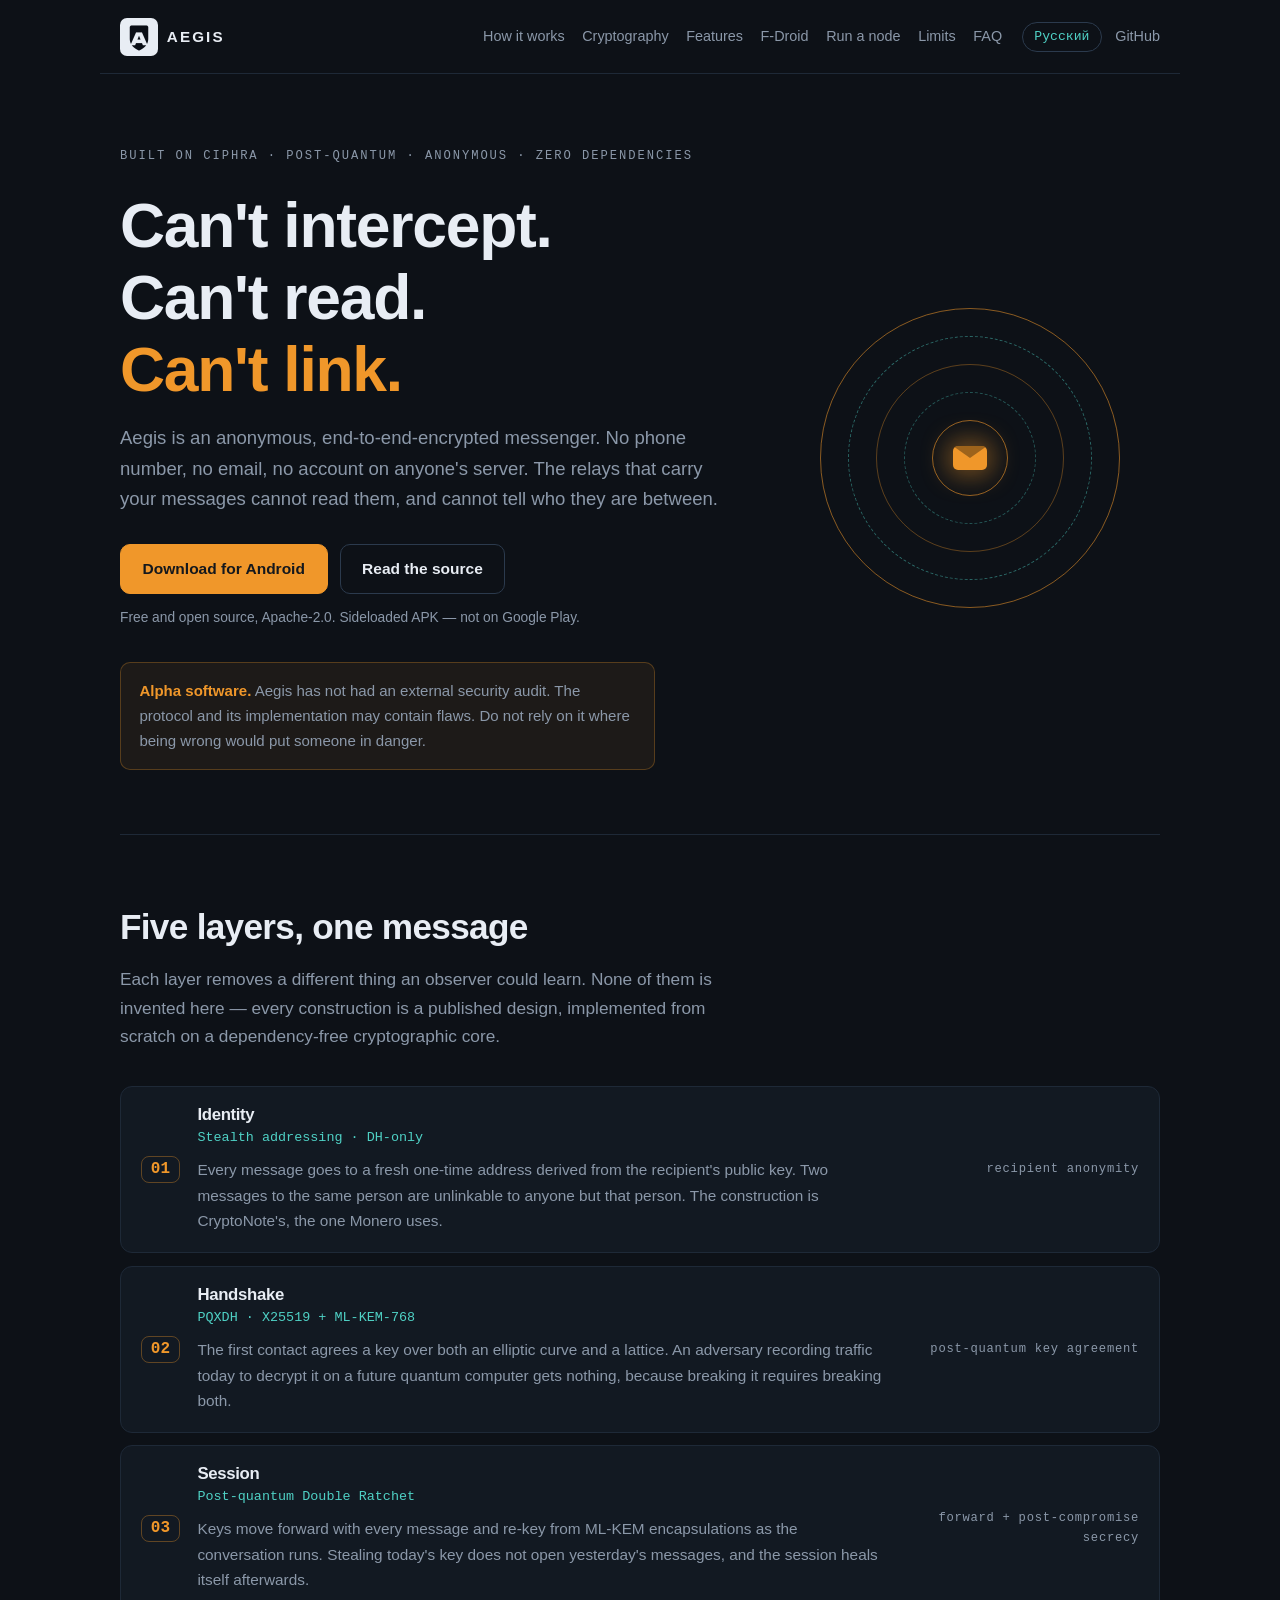
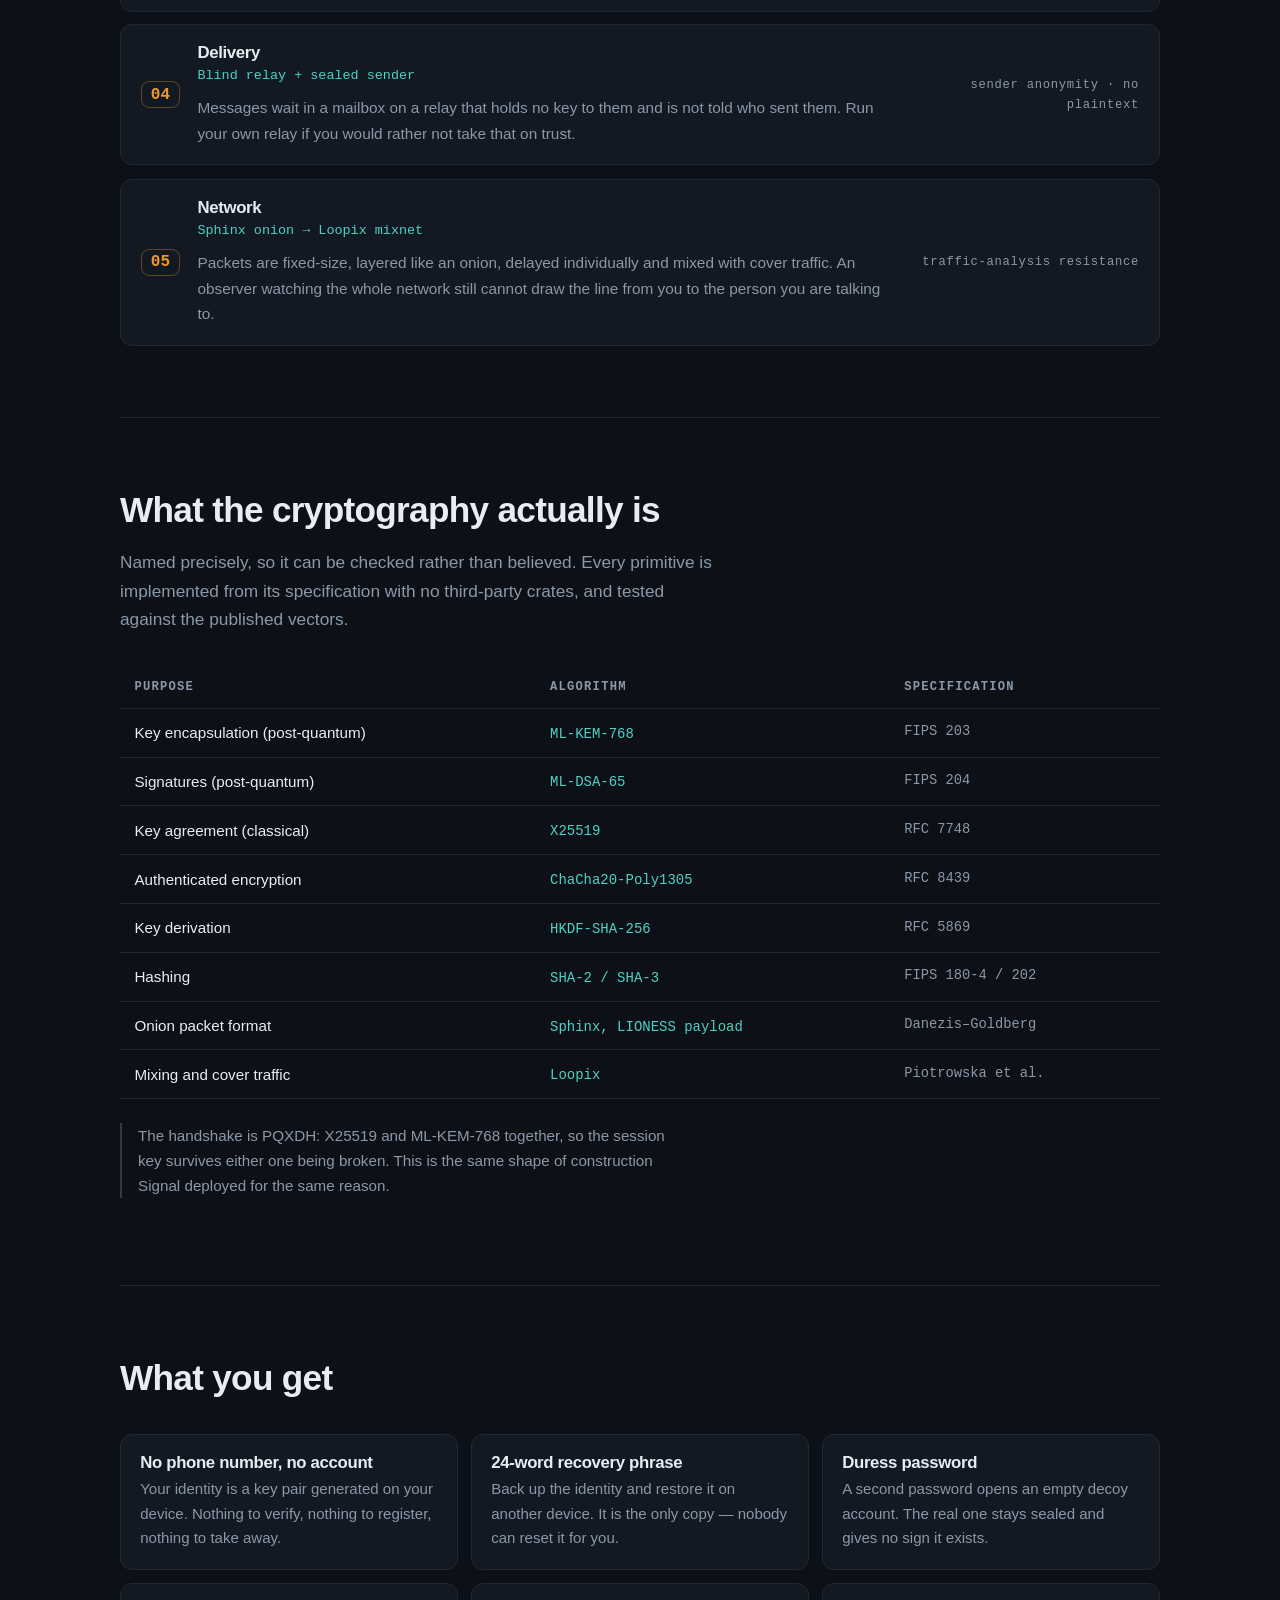
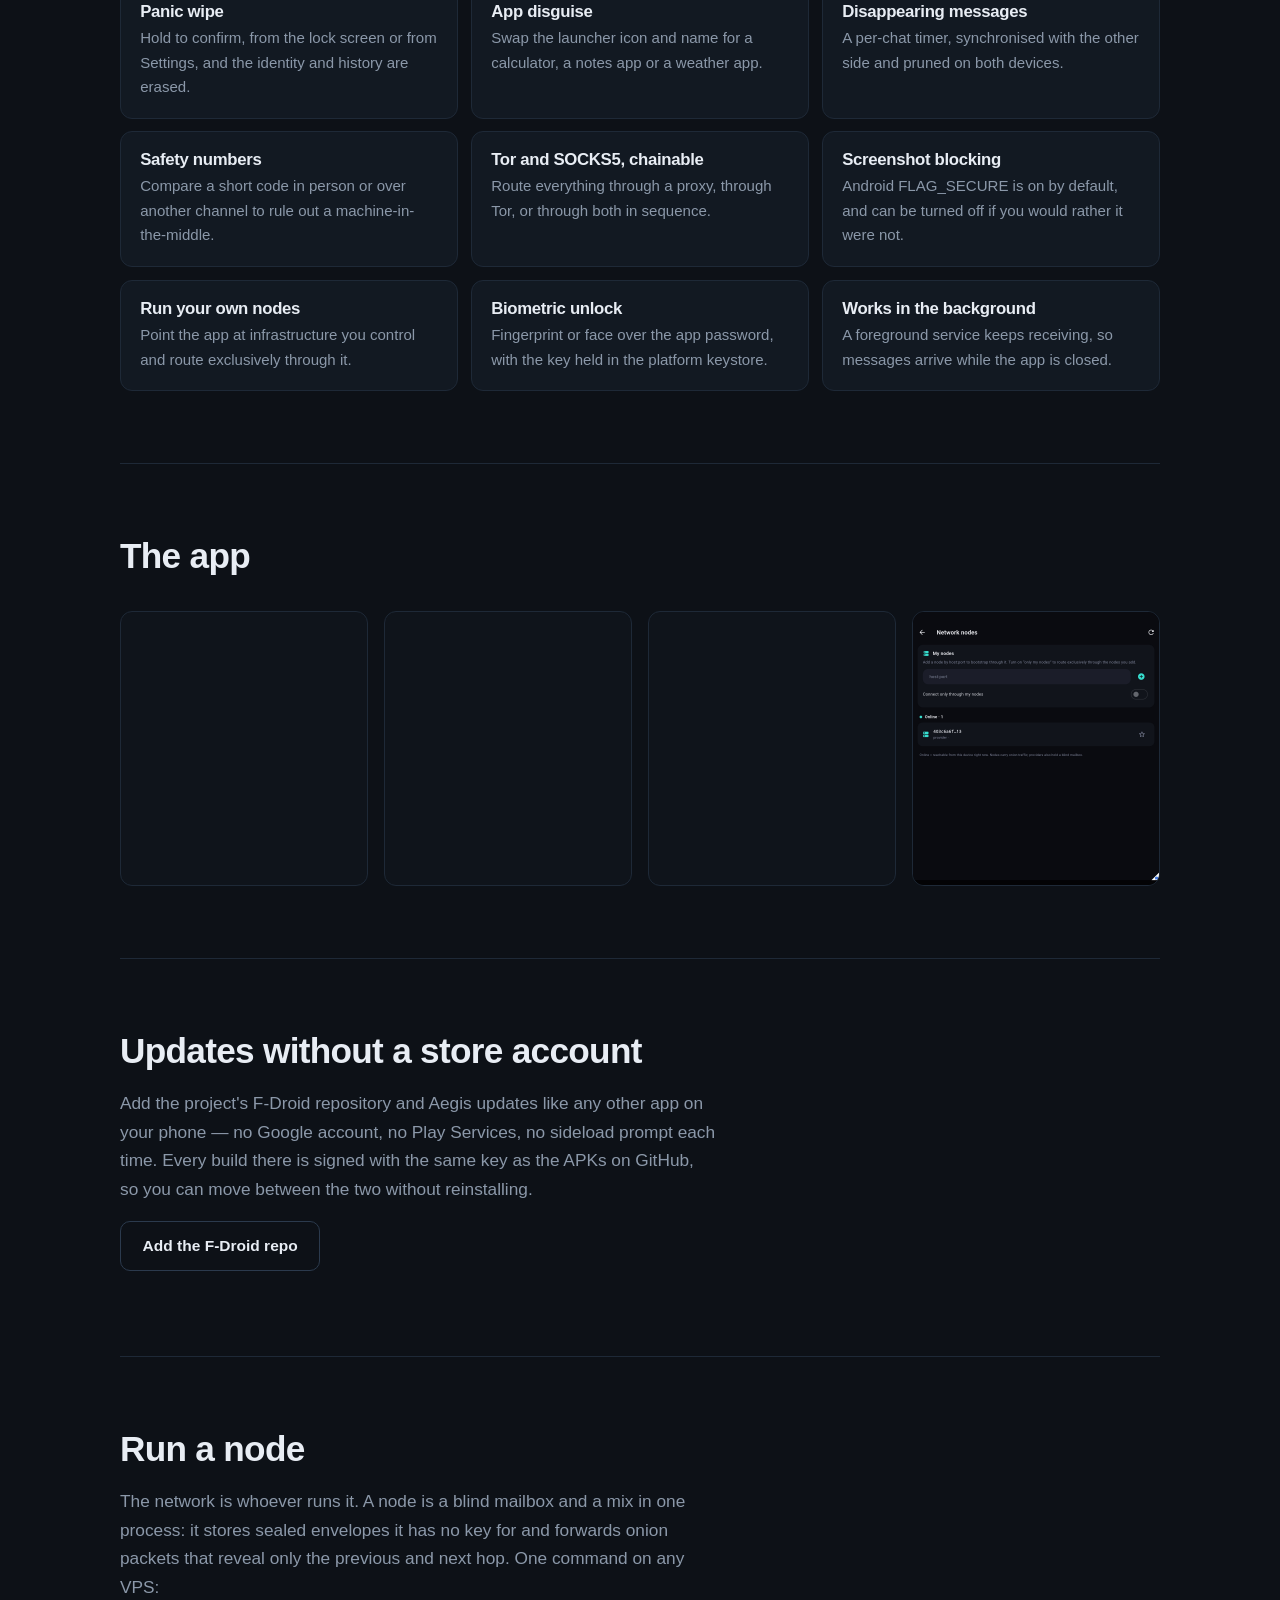
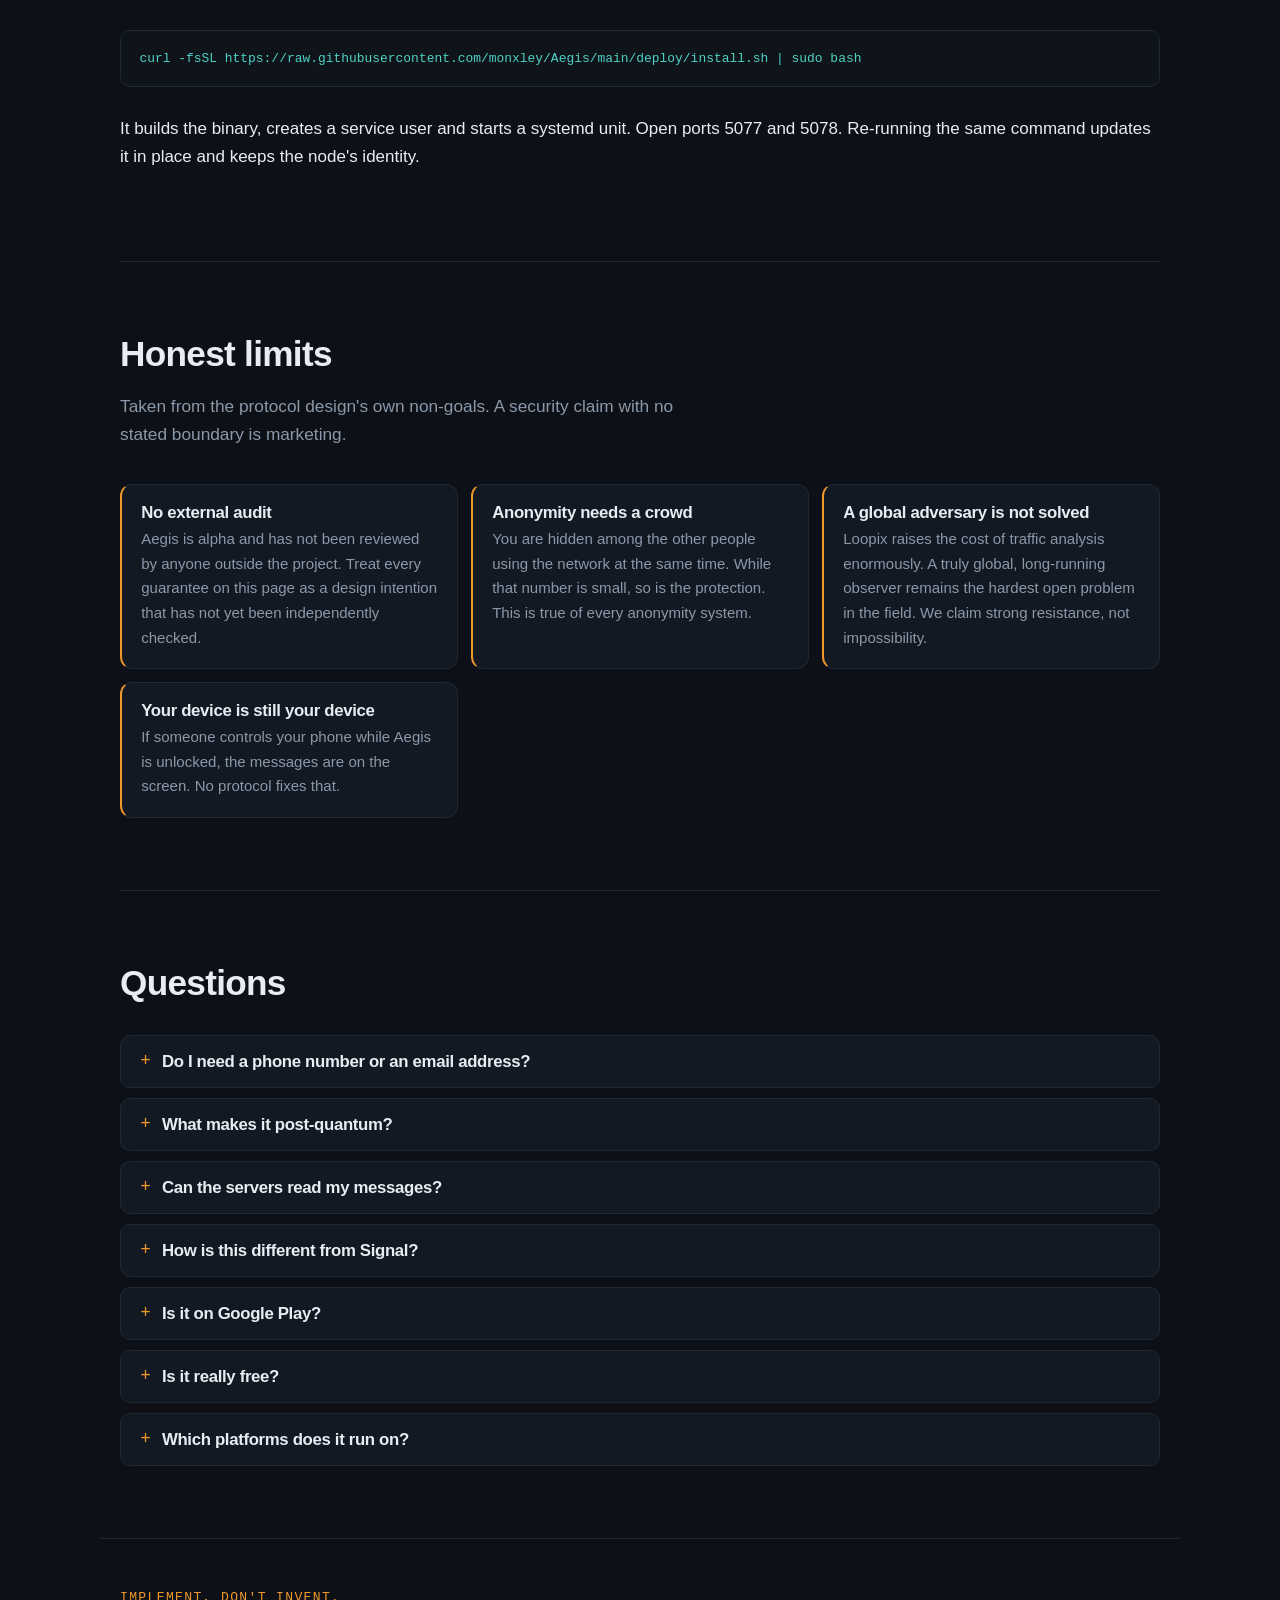
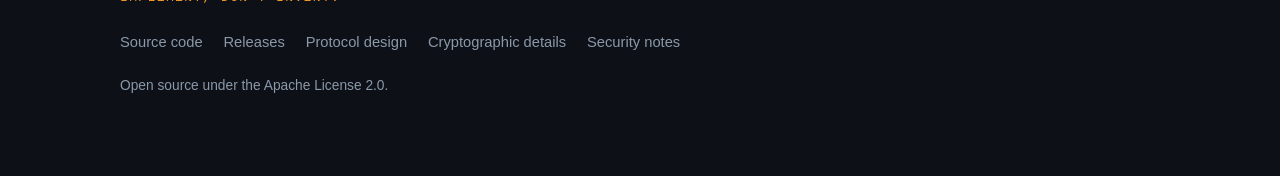
==== docs/index.html @ 40d22826 "Serve the site instead of the README, and restore what #98 reverted The page at monxley.github.io is" ====
<!DOCTYPE html>
<html lang="en">
<head>
<meta charset="utf-8">
<meta name="viewport" content="width=device-width, initial-scale=1">
<title>Aegis — anonymous post-quantum encrypted messenger</title>
<meta name="description" content="Open-source messenger with no phone number and no account. Post-quantum end-to-end encryption and a Sphinx/Loopix mixnet hide what you say and who you say it to.">
<meta name="keywords" content="anonymous messenger, post-quantum messenger, encrypted messenger without phone number, metadata resistant messaging, mixnet, open source messenger, Sphinx onion routing, ML-KEM, Double Ratchet">
<meta name="robots" content="index, follow, max-image-preview:large">
<meta name="theme-color" content="#0a0d12">
<link rel="canonical" href="https://monxley.github.io/Aegis/">
<link rel="alternate" hreflang="en" href="https://monxley.github.io/Aegis/">
<link rel="alternate" hreflang="ru" href="https://monxley.github.io/Aegis/ru/">
<link rel="alternate" hreflang="x-default" href="https://monxley.github.io/Aegis/">
<link rel="icon" href="assets/icon.png" type="image/png">
<link rel="apple-touch-icon" href="assets/icon.png">
<link rel="stylesheet" href="assets/site.css">
<meta property="og:type" content="website">
<meta property="og:site_name" content="Aegis">
<meta property="og:title" content="Aegis — anonymous post-quantum encrypted messenger">
<meta property="og:description" content="Open-source messenger with no phone number and no account. Post-quantum end-to-end encryption and a Sphinx/Loopix mixnet hide what you say and who you say it to.">
<meta property="og:url" content="https://monxley.github.io/Aegis/">
<meta property="og:image" content="https://monxley.github.io/Aegis/brand/lockup.png">
<meta property="og:image:width" content="1402">
<meta property="og:image:height" content="400">
<meta property="og:image:alt" content="Aegis — post-quantum private messenger">
<meta property="og:locale" content="en_US">
<meta property="og:locale:alternate" content="ru_RU">
<meta name="twitter:card" content="summary_large_image">
<meta name="twitter:title" content="Aegis — anonymous post-quantum encrypted messenger">
<meta name="twitter:description" content="Open-source messenger with no phone number and no account. Post-quantum end-to-end encryption and a Sphinx/Loopix mixnet hide what you say and who you say it to.">
<meta name="twitter:image" content="https://monxley.github.io/Aegis/brand/lockup.png">
<script type="application/ld+json">{"@context":"https://schema.org","@graph":[{"@type":"SoftwareApplication","name":"Aegis","applicationCategory":"CommunicationApplication","operatingSystem":"Android","url":"https://monxley.github.io/Aegis/","inLanguage":"en","description":"Open-source messenger with no phone number and no account. Post-quantum end-to-end encryption and a Sphinx/Loopix mixnet hide what you say and who you say it to.","license":"https://www.apache.org/licenses/LICENSE-2.0","isAccessibleForFree":true,"offers":{"@type":"Offer","price":"0","priceCurrency":"USD"},"downloadUrl":"https://github.com/monxley/Aegis/releases","softwareHelp":"https://github.com/monxley/Aegis/blob/main/AEGIS_PROTOCOL.md","codeRepository":"https://github.com/monxley/Aegis"},{"@type":"FAQPage","inLanguage":"en","mainEntity":[{"@type":"Question","name":"Do I need a phone number or an email address?","acceptedAnswer":{"@type":"Answer","text":"No. Your identity is a key pair generated on your device the first time you open the app. There is no registration step and no account on anyone's server."}},{"@type":"Question","name":"What makes it post-quantum?","acceptedAnswer":{"@type":"Answer","text":"The handshake agrees a key using both X25519 and ML-KEM-768 (FIPS 203), and the session re-keys from further ML-KEM encapsulations as it runs. An adversary storing traffic now to decrypt later with a quantum computer would have to break the lattice scheme as well as the curve."}},{"@type":"Question","name":"Can the servers read my messages?","acceptedAnswer":{"@type":"Answer","text":"No. A relay stores sealed envelopes it holds no key for, and is not told who sent them. It also cannot tell which envelopes belong to the same recipient, because every message goes to a fresh one-time address."}},{"@type":"Question","name":"How is this different from Signal?","acceptedAnswer":{"@type":"Answer","text":"Signal encrypts message content extremely well but requires a phone number and runs on its own servers. Aegis has no phone number and no central identity, and routes traffic through a Sphinx/Loopix mixnet so that who-talks-to-whom is protected too, not only what was said."}},{"@type":"Question","name":"Is it on Google Play?","acceptedAnswer":{"@type":"Answer","text":"No. The APK is published on GitHub Releases with its SHA-256, and you install it yourself. Every release is signed with the same key — if the certificate fingerprint changes, the APK did not come from this project."}},{"@type":"Question","name":"Is it really free?","acceptedAnswer":{"@type":"Answer","text":"Yes. Apache-2.0, no accounts, no payments, no telemetry, no advertising. You can read every line and build it yourself."}},{"@type":"Question","name":"Which platforms does it run on?","acceptedAnswer":{"@type":"Answer","text":"Android today. The core is Rust and the interface is Flutter, so other platforms are possible; only Android is built and tested right now."}}]}]}</script>
</head>
<body>
<a class="skip" href="#main">Skip to content</a>

<header class="site">
  <a class="brand" href="https://monxley.github.io/Aegis/">
    <img src="assets/icon.png" alt="" width="32" height="32">
    <span>Aegis</span>
  </a>
  <nav aria-label="Five layers, one message"><a href="#how">How it works</a><a href="#crypto">Cryptography</a><a href="#features">Features</a><a href="#fdroid">F-Droid</a><a href="#node">Run a node</a><a href="#limits">Limits</a><a href="#faq">FAQ</a></nav>
  <div class="head-actions">
    <a class="lang" href="https://monxley.github.io/Aegis/ru/" hreflang="ru" lang="ru"
       title="Read this page in Russian">Русский</a>
    <a class="ghost" href="https://github.com/monxley/Aegis" rel="noopener">GitHub</a>
  </div>
</header>

<main id="main">

<section class="hero">
 <div class="hero-text">
  <p class="kicker">Built on Ciphra · Post-quantum · Anonymous · Zero dependencies</p>
  <h1>Can&#x27;t intercept.<br>Can&#x27;t read.<br>
    <span class="accent">Can&#x27;t link.</span></h1>
  <p class="lead">Aegis is an anonymous, end-to-end-encrypted messenger. No phone number, no email, no account on anyone&#x27;s server. The relays that carry your messages cannot read them, and cannot tell who they are between.</p>
  <p class="cta">
    <a class="btn primary" href="https://github.com/monxley/Aegis/releases/latest" rel="noopener">Download for Android</a>
    <a class="btn" href="https://github.com/monxley/Aegis" rel="noopener">Read the source</a>
  </p>
  <p class="fine">Free and open source, Apache-2.0. Sideloaded APK — not on Google Play.</p>
  <aside class="alpha">
    <strong>Alpha software.</strong> Aegis has not had an external security audit. The protocol and its implementation may contain flaws. Do not rely on it where being wrong would put someone in danger.
  </aside>
 </div>
 <div class="scene" aria-hidden="true">
  <div class="onion">
    <span class="ring r1"></span><span class="ring r2"></span>
    <span class="ring r3"></span><span class="ring r4"></span>
    <span class="ring r5"></span><span class="core"></span>
  </div>
 </div>
</section>

<section id="how">
  <h2>Five layers, one message</h2>
  <p class="lead">Each layer removes a different thing an observer could learn. None of them is invented here — every construction is a published design, implemented from scratch on a dependency-free cryptographic core.</p>
  <ol class="layers"><li class="layer"><span class="layer-n" aria-hidden="true">01</span><div class="layer-body"><h3>Identity</h3><p class="layer-tech">Stealth addressing · DH-only</p><p>Every message goes to a fresh one-time address derived from the recipient&#x27;s public key. Two messages to the same person are unlinkable to anyone but that person. The construction is CryptoNote&#x27;s, the one Monero uses.</p></div><span class="layer-tag">recipient anonymity</span></li><li class="layer"><span class="layer-n" aria-hidden="true">02</span><div class="layer-body"><h3>Handshake</h3><p class="layer-tech">PQXDH · X25519 + ML-KEM-768</p><p>The first contact agrees a key over both an elliptic curve and a lattice. An adversary recording traffic today to decrypt it on a future quantum computer gets nothing, because breaking it requires breaking both.</p></div><span class="layer-tag">post-quantum key agreement</span></li><li class="layer"><span class="layer-n" aria-hidden="true">03</span><div class="layer-body"><h3>Session</h3><p class="layer-tech">Post-quantum Double Ratchet</p><p>Keys move forward with every message and re-key from ML-KEM encapsulations as the conversation runs. Stealing today&#x27;s key does not open yesterday&#x27;s messages, and the session heals itself afterwards.</p></div><span class="layer-tag">forward + post-compromise secrecy</span></li><li class="layer"><span class="layer-n" aria-hidden="true">04</span><div class="layer-body"><h3>Delivery</h3><p class="layer-tech">Blind relay + sealed sender</p><p>Messages wait in a mailbox on a relay that holds no key to them and is not told who sent them. Run your own relay if you would rather not take that on trust.</p></div><span class="layer-tag">sender anonymity · no plaintext</span></li><li class="layer"><span class="layer-n" aria-hidden="true">05</span><div class="layer-body"><h3>Network</h3><p class="layer-tech">Sphinx onion → Loopix mixnet</p><p>Packets are fixed-size, layered like an onion, delayed individually and mixed with cover traffic. An observer watching the whole network still cannot draw the line from you to the person you are talking to.</p></div><span class="layer-tag">traffic-analysis resistance</span></li></ol>
</section>

<section id="crypto">
  <h2>What the cryptography actually is</h2>
  <p class="lead">Named precisely, so it can be checked rather than believed. Every primitive is implemented from its specification with no third-party crates, and tested against the published vectors.</p>
  <div class="table-wrap">
  <table>
    <thead><tr><th scope="col">Purpose</th>
      <th scope="col">Algorithm</th>
      <th scope="col">Specification</th></tr></thead>
    <tbody><tr><th scope="row">Key encapsulation (post-quantum)</th><td><code>ML-KEM-768</code></td><td>FIPS 203</td></tr><tr><th scope="row">Signatures (post-quantum)</th><td><code>ML-DSA-65</code></td><td>FIPS 204</td></tr><tr><th scope="row">Key agreement (classical)</th><td><code>X25519</code></td><td>RFC 7748</td></tr><tr><th scope="row">Authenticated encryption</th><td><code>ChaCha20-Poly1305</code></td><td>RFC 8439</td></tr><tr><th scope="row">Key derivation</th><td><code>HKDF-SHA-256</code></td><td>RFC 5869</td></tr><tr><th scope="row">Hashing</th><td><code>SHA-2 / SHA-3</code></td><td>FIPS 180-4 / 202</td></tr><tr><th scope="row">Onion packet format</th><td><code>Sphinx, LIONESS payload</code></td><td>Danezis–Goldberg</td></tr><tr><th scope="row">Mixing and cover traffic</th><td><code>Loopix</code></td><td>Piotrowska et al.</td></tr></tbody>
  </table>
  </div>
  <p class="note">The handshake is PQXDH: X25519 and ML-KEM-768 together, so the session key survives either one being broken. This is the same shape of construction Signal deployed for the same reason.</p>
</section>

<section id="features">
  <h2>What you get</h2>
  <ul class="grid"><li><h3>No phone number, no account</h3><p>Your identity is a key pair generated on your device. Nothing to verify, nothing to register, nothing to take away.</p></li><li><h3>24-word recovery phrase</h3><p>Back up the identity and restore it on another device. It is the only copy — nobody can reset it for you.</p></li><li><h3>Duress password</h3><p>A second password opens an empty decoy account. The real one stays sealed and gives no sign it exists.</p></li><li><h3>Panic wipe</h3><p>Hold to confirm, from the lock screen or from Settings, and the identity and history are erased.</p></li><li><h3>App disguise</h3><p>Swap the launcher icon and name for a calculator, a notes app or a weather app.</p></li><li><h3>Disappearing messages</h3><p>A per-chat timer, synchronised with the other side and pruned on both devices.</p></li><li><h3>Safety numbers</h3><p>Compare a short code in person or over another channel to rule out a machine-in-the-middle.</p></li><li><h3>Tor and SOCKS5, chainable</h3><p>Route everything through a proxy, through Tor, or through both in sequence.</p></li><li><h3>Screenshot blocking</h3><p>Android FLAG_SECURE is on by default, and can be turned off if you would rather it were not.</p></li><li><h3>Run your own nodes</h3><p>Point the app at infrastructure you control and route exclusively through it.</p></li><li><h3>Biometric unlock</h3><p>Fingerprint or face over the app password, with the key held in the platform keystore.</p></li><li><h3>Works in the background</h3><p>A foreground service keeps receiving, so messages arrive while the app is closed.</p></li></ul>
</section>

<section id="shots">
  <h2>The app</h2>
  <div class="shots"><figure><img src="screenshots/chats.jpg" alt="The Aegis conversation list on Android" width="1968" height="2184" loading="lazy" decoding="async"></figure><figure><img src="screenshots/settings-security.jpg" alt="Aegis security settings: app lock, duress password, panic wipe" width="1968" height="2184" loading="lazy" decoding="async"></figure><figure><img src="screenshots/settings-privacy.jpg" alt="Aegis privacy settings: Tor and SOCKS5 proxy chain, screenshot blocking" width="1968" height="2184" loading="lazy" decoding="async"></figure><figure><img src="screenshots/nodes.jpg" alt="The Aegis network view, listing discovered mix nodes" width="1968" height="2184" loading="lazy" decoding="async"></figure></div>
</section>

<section id="fdroid">
  <h2>Updates without a store account</h2>
  <p class="lead">Add the project&#x27;s F-Droid repository and Aegis updates like any other app on your phone — no Google account, no Play Services, no sideload prompt each time. Every build there is signed with the same key as the APKs on GitHub, so you can move between the two without reinstalling.</p>
  <p class="cta"><a class="btn" href="fdroid/">Add the F-Droid repo</a></p>
</section>

<section id="node">
  <h2>Run a node</h2>
  <p class="lead">The network is whoever runs it. A node is a blind mailbox and a mix in one process: it stores sealed envelopes it has no key for and forwards onion packets that reveal only the previous and next hop. One command on any VPS:</p>
  <pre><code>curl -fsSL https://raw.githubusercontent.com/monxley/Aegis/main/deploy/install.sh | sudo bash</code></pre>
  <p>It builds the binary, creates a service user and starts a systemd unit. Open ports 5077 and 5078. Re-running the same command updates it in place and keeps the node&#x27;s identity.</p>
</section>

<section id="limits">
  <h2>Honest limits</h2>
  <p class="lead">Taken from the protocol design&#x27;s own non-goals. A security claim with no stated boundary is marketing.</p>
  <ul class="grid limits"><li><h3>No external audit</h3><p>Aegis is alpha and has not been reviewed by anyone outside the project. Treat every guarantee on this page as a design intention that has not yet been independently checked.</p></li><li><h3>Anonymity needs a crowd</h3><p>You are hidden among the other people using the network at the same time. While that number is small, so is the protection. This is true of every anonymity system.</p></li><li><h3>A global adversary is not solved</h3><p>Loopix raises the cost of traffic analysis enormously. A truly global, long-running observer remains the hardest open problem in the field. We claim strong resistance, not impossibility.</p></li><li><h3>Your device is still your device</h3><p>If someone controls your phone while Aegis is unlocked, the messages are on the screen. No protocol fixes that.</p></li></ul>
</section>

<section id="faq">
  <h2>Questions</h2>
  <div class="faq"><details><summary><h3>Do I need a phone number or an email address?</h3></summary><p>No. Your identity is a key pair generated on your device the first time you open the app. There is no registration step and no account on anyone&#x27;s server.</p></details><details><summary><h3>What makes it post-quantum?</h3></summary><p>The handshake agrees a key using both X25519 and ML-KEM-768 (FIPS 203), and the session re-keys from further ML-KEM encapsulations as it runs. An adversary storing traffic now to decrypt later with a quantum computer would have to break the lattice scheme as well as the curve.</p></details><details><summary><h3>Can the servers read my messages?</h3></summary><p>No. A relay stores sealed envelopes it holds no key for, and is not told who sent them. It also cannot tell which envelopes belong to the same recipient, because every message goes to a fresh one-time address.</p></details><details><summary><h3>How is this different from Signal?</h3></summary><p>Signal encrypts message content extremely well but requires a phone number and runs on its own servers. Aegis has no phone number and no central identity, and routes traffic through a Sphinx/Loopix mixnet so that who-talks-to-whom is protected too, not only what was said.</p></details><details><summary><h3>Is it on Google Play?</h3></summary><p>No. The APK is published on GitHub Releases with its SHA-256, and you install it yourself. Every release is signed with the same key — if the certificate fingerprint changes, the APK did not come from this project.</p></details><details><summary><h3>Is it really free?</h3></summary><p>Yes. Apache-2.0, no accounts, no payments, no telemetry, no advertising. You can read every line and build it yourself.</p></details><details><summary><h3>Which platforms does it run on?</h3></summary><p>Android today. The core is Rust and the interface is Flutter, so other platforms are possible; only Android is built and tested right now.</p></details></div>
</section>

</main>

<footer class="site">
  <p class="tagline">Implement, don&#x27;t invent.</p>
  <ul class="flinks"><li><a href="https://github.com/monxley/Aegis">Source code</a></li><li><a href="https://github.com/monxley/Aegis/releases">Releases</a></li><li><a href="https://github.com/monxley/Aegis/blob/main/AEGIS_PROTOCOL.md">Protocol design</a></li><li><a href="https://github.com/monxley/Aegis/blob/main/docs/CRYPTO_MATH.md">Cryptographic details</a></li><li><a href="https://github.com/monxley/Aegis/blob/main/SECURITY_AUDIT.md">Security notes</a></li></ul>
  <p class="fine">Open source under the Apache License 2.0.</p>
</footer>
</body>
</html>
---- docs/assets/site.css ----
/* Aegis site.
 *
 * Palette taken from the brand hero (docs/screenshots/hero.jpg): near-black
 * navy, amber accent, steel text, monospace for anything technical.
 *
 * No web fonts, no JavaScript, no third-party anything. Partly because it is
 * the fastest a page can be -- Core Web Vitals are a ranking signal and an
 * empty main thread wins them for free -- and partly because a privacy tool
 * whose home page phones a font CDN on every visit is telling on itself. */

:root {
  --bg: #0a0d12;
  --bg-2: #0f141b;
  --panel: #121922;
  --line: #1e2937;
  --line-2: #2b3a4d;
  --text: #e8edf4;
  --muted: #8b98a9;
  --accent: #f0972a;
  --accent-soft: #ffb35c;
  --teal: #4fd1c5;
  --mono: ui-monospace, SFMono-Regular, "SF Mono", Menlo, Consolas,
    "Liberation Mono", monospace;
  --sans: -apple-system, BlinkMacSystemFont, "Segoe UI", Roboto, Inter,
    "Helvetica Neue", Arial, "Noto Sans", sans-serif;
  --wrap: 1080px;
}

*, *::before, *::after { box-sizing: border-box; }

html { -webkit-text-size-adjust: 100%; scroll-behavior: smooth; }
@media (prefers-reduced-motion: reduce) {
  html { scroll-behavior: auto; }
}

body {
  margin: 0;
  background: var(--bg);
  color: var(--text);
  font: 400 17px/1.65 var(--sans);
  /* A single quiet wash, not the decorative gradients the app itself dropped. */
  background-image:
    radial-gradient(1100px 500px at 50% -8%, rgba(240,151,42,.07), transparent 70%);
  background-repeat: no-repeat;
}

h1, h2, h3 { line-height: 1.15; letter-spacing: -.02em; margin: 0 0 .5em; }
h1 { font-size: clamp(2.3rem, 6.5vw, 3.9rem); font-weight: 800; }
h2 { font-size: clamp(1.6rem, 3.6vw, 2.2rem); font-weight: 700; }
h3 { font-size: 1.05rem; font-weight: 650; }
p { margin: 0 0 1em; }
a { color: var(--accent); text-decoration-thickness: 1px; text-underline-offset: 3px; }
a:hover { color: var(--accent-soft); }
code { font-family: var(--mono); font-size: .92em; }

:focus-visible {
  outline: 2px solid var(--accent);
  outline-offset: 3px;
  border-radius: 4px;
}

.skip {
  position: absolute; left: -9999px;
  background: var(--accent); color: #12161c;
  padding: .6rem 1rem; border-radius: 0 0 8px 0; font-weight: 600; z-index: 10;
}
.skip:focus { left: 0; top: 0; }

/* ---------- header ---------- */

header.site {
  display: flex; align-items: center; gap: 1.25rem; flex-wrap: wrap;
  max-width: var(--wrap); margin: 0 auto; padding: 1.1rem 20px;
  border-bottom: 1px solid var(--line);
}
.brand {
  display: inline-flex; align-items: center; gap: .55rem;
  color: var(--text); text-decoration: none;
  font-weight: 700; letter-spacing: .14em; text-transform: uppercase;
  font-size: .95rem;
}
/* The app icon is a near-black shield on a transparent background -- built for
 * a launcher, where the system supplies a light tile. Dropped straight onto
 * this page it is invisible, so it gets its tile here. */
.brand img {
  border-radius: 7px; background: var(--text); padding: 3px;
  box-sizing: content-box;
}
header.site nav { display: flex; gap: 1.1rem; flex-wrap: wrap; margin-inline-start: auto; }
header.site nav a, .head-actions a {
  color: var(--muted); text-decoration: none; font-size: .9rem;
}
header.site nav a:hover, .head-actions a:hover { color: var(--text); }
.head-actions { display: flex; gap: .85rem; align-items: center; }
.head-actions .lang {
  color: var(--teal); font-family: var(--mono); font-size: .82rem;
  border: 1px solid var(--line-2); border-radius: 999px; padding: .2rem .7rem;
}
.head-actions .lang:hover { border-color: var(--teal); color: var(--teal); }

/* ---------- layout ---------- */

main { max-width: var(--wrap); margin: 0 auto; padding: 0 20px; }
section { padding: 4.5rem 0; border-bottom: 1px solid var(--line); }
section:last-child { border-bottom: 0; }
.lead { color: var(--muted); font-size: 1.08rem; max-width: 62ch; }
.fine { color: var(--muted); font-size: .86rem; }
.note {
  color: var(--muted); font-size: .95rem; max-width: 66ch;
  border-inline-start: 2px solid var(--line-2); padding-inline-start: 1rem;
}

/* ---------- hero ---------- */

.hero { padding: 4.5rem 0 4rem; border-bottom: 1px solid var(--line); }
.kicker {
  font-family: var(--mono); font-size: .76rem; letter-spacing: .16em;
  text-transform: uppercase; color: var(--muted); margin-bottom: 1.5rem;
}
.hero h1 { margin-bottom: 1.1rem; }
.accent { color: var(--accent); }
.hero .lead { font-size: 1.16rem; margin-bottom: 1.8rem; }

.cta { display: flex; gap: .75rem; flex-wrap: wrap; margin-bottom: .8rem; }
.btn {
  display: inline-block; padding: .72rem 1.35rem; border-radius: 10px;
  border: 1px solid var(--line-2); color: var(--text); text-decoration: none;
  font-weight: 600; font-size: .97rem;
}
.btn:hover { border-color: var(--muted); color: var(--text); }
.btn.primary {
  background: var(--accent); border-color: var(--accent); color: #14181d;
}
.btn.primary:hover { background: var(--accent-soft); border-color: var(--accent-soft); color: #14181d; }

.alpha {
  margin-top: 2rem; padding: 1rem 1.15rem; border-radius: 10px;
  background: rgba(240,151,42,.07);
  border: 1px solid rgba(240,151,42,.28);
  color: var(--muted); font-size: .94rem; max-width: 64ch;
}
.alpha strong { color: var(--accent); }

/* ---------- layers ---------- */

.layers { list-style: none; margin: 2.2rem 0 0; padding: 0; display: grid; gap: .8rem; }
.layer {
  display: grid; gap: .35rem 1.1rem; align-items: start;
  grid-template-columns: auto 1fr;
  padding: 1.15rem 1.25rem; border-radius: 12px;
  background: var(--panel); border: 1px solid var(--line);
}
.layer-n {
  font-family: var(--mono); font-weight: 700; font-size: 1rem;
  color: var(--accent); border: 1px solid rgba(240,151,42,.35);
  border-radius: 8px; padding: .3rem .55rem; line-height: 1;
}
.layer-body h3 { margin: 0 0 .15rem; }
.layer-tech {
  font-family: var(--mono); font-size: .84rem; color: var(--teal);
  margin: 0 0 .5rem;
}
.layer-body p:last-child { margin: 0; color: var(--muted); font-size: .96rem; }
.layer-tag {
  grid-column: 2; font-family: var(--mono); font-size: .76rem;
  letter-spacing: .06em; color: var(--muted); text-transform: lowercase;
}
@media (min-width: 860px) {
  .layer { grid-template-columns: auto 1fr 15rem; align-items: center; }
  .layer-tag { grid-column: 3; text-align: end; }
}

/* ---------- table ---------- */

.table-wrap { overflow-x: auto; margin: 2rem 0 1.5rem; }
table { border-collapse: collapse; width: 100%; min-width: 34rem; font-size: .95rem; }
th, td { text-align: start; padding: .68rem .9rem; border-bottom: 1px solid var(--line); }
thead th {
  font-family: var(--mono); font-size: .76rem; letter-spacing: .1em;
  text-transform: uppercase; color: var(--muted); font-weight: 600;
}
tbody th { font-weight: 500; color: var(--text); }
tbody td:first-of-type code { color: var(--teal); }
tbody td:last-child { color: var(--muted); font-family: var(--mono); font-size: .86rem; }

/* ---------- grids ---------- */

.grid {
  list-style: none; margin: 2.2rem 0 0; padding: 0;
  display: grid; gap: .8rem;
  grid-template-columns: repeat(auto-fit, minmax(16rem, 1fr));
}
.grid li {
  padding: 1.1rem 1.2rem; border-radius: 12px;
  background: var(--panel); border: 1px solid var(--line);
}
.grid h3 { margin-bottom: .3rem; }
.grid p { margin: 0; color: var(--muted); font-size: .94rem; }
.grid.limits li { border-inline-start: 2px solid var(--accent); }

/* ---------- screenshots ---------- */

.shots {
  display: grid; gap: 1rem; margin-top: 2.2rem;
  grid-template-columns: repeat(auto-fit, minmax(13rem, 1fr));
}
.shots figure { margin: 0; }
.shots img {
  width: 100%; height: auto; display: block; border-radius: 12px;
  border: 1px solid var(--line); background: var(--bg-2);
}

/* ---------- code ---------- */

pre {
  background: var(--bg-2); border: 1px solid var(--line);
  border-radius: 10px; padding: 1rem 1.15rem; overflow-x: auto;
  margin: 1.8rem 0; font-size: .88rem; line-height: 1.6;
}
pre code { color: var(--teal); white-space: pre; }

/* ---------- faq ---------- */

.faq { margin-top: 2rem; display: grid; gap: .6rem; }
details {
  border: 1px solid var(--line); border-radius: 10px;
  background: var(--panel); padding: 0 1.2rem;
}
details[open] { border-color: var(--line-2); }
summary {
  cursor: pointer; padding: 1rem 0; list-style: none;
  display: flex; align-items: center; gap: .7rem;
}
summary::-webkit-details-marker { display: none; }
summary::before {
  content: "+"; color: var(--accent); font-family: var(--mono);
  font-size: 1.1rem; line-height: 1; flex: none;
}
details[open] summary::before { content: "\2212"; }
summary h3 { margin: 0; font-weight: 600; }
details p { color: var(--muted); font-size: .96rem; padding-bottom: 1.1rem; margin: 0; }

/* ---------- footer ---------- */

footer.site {
  max-width: var(--wrap); margin: 0 auto; padding: 3rem 20px 4rem;
  border-top: 1px solid var(--line);
}
.tagline {
  font-family: var(--mono); letter-spacing: .1em; text-transform: uppercase;
  color: var(--accent); font-size: .82rem;
}
.flinks {
  list-style: none; margin: 1.2rem 0; padding: 0;
  display: flex; gap: 1.3rem; flex-wrap: wrap;
}
.flinks a { color: var(--muted); text-decoration: none; font-size: .92rem; }
.flinks a:hover { color: var(--text); }

/* Light mode: the brand is a dark one, so this only softens the black for
 * people whose systems ask for light -- it does not invert the palette. */
@media (prefers-color-scheme: light) {
  :root { --bg: #0d1117; }
}

/* ===================================================================
   3D
   ===================================================================
   CSS transforms only -- no library, no canvas, no JavaScript. About
   2 KB, which keeps the critical path where the rest of this file put
   it. The shapes are the product's own: five concentric layers around
   one message, which is what the protocol does, so the motion says
   something rather than just moving.

   Everything here is switched off wholesale under
   prefers-reduced-motion at the bottom of this block. */

.hero { position: relative; }

@media (min-width: 980px) {
  .hero {
    display: grid;
    grid-template-columns: minmax(0, 1fr) 380px;
    gap: 3rem; align-items: center;
  }
}

.scene {
  display: none;
  perspective: 1000px;
  perspective-origin: 50% 50%;
  height: 380px;
  place-items: center;
}
@media (min-width: 980px) { .scene { display: grid; } }

.onion {
  position: relative;
  width: 300px; height: 300px;
  transform-style: preserve-3d;
  /* Slow: this sits beside text people are meant to read. */
  animation: onion-turn 38s linear infinite;
}

/* Each ring is a flat disc tipped in 3D. Because the parent preserves
   3D, they genuinely intersect rather than merely overlapping, which is
   what makes it read as depth instead of as concentric circles. */
.ring {
  position: absolute; inset: 0; margin: auto;
  border-radius: 50%;
  border: 1px solid var(--line-2);
  transform-style: preserve-3d;
}
.ring.r1 { width: 300px; height: 300px; border-color: rgba(240,151,42,.55);
           animation: ring-1 22s linear infinite; }
.ring.r2 { width: 244px; height: 244px; border-color: rgba(79,209,197,.45);
           border-style: dashed; animation: ring-2 27s linear infinite; }
.ring.r3 { width: 188px; height: 188px; border-color: rgba(240,151,42,.35);
           animation: ring-3 19s linear infinite; }
.ring.r4 { width: 132px; height: 132px; border-color: rgba(79,209,197,.35);
           border-style: dashed; animation: ring-4 31s linear infinite; }
.ring.r5 { width: 76px; height: 76px; border-color: rgba(240,151,42,.6);
           animation: ring-5 15s linear infinite; }

/* The message at the centre: the one thing all five layers are around. */
.core {
  position: absolute; inset: 0; margin: auto;
  width: 34px; height: 24px; border-radius: 5px;
  background: var(--accent);
  box-shadow: 0 0 26px 6px rgba(240,151,42,.45);
  animation: core-pulse 4.5s ease-in-out infinite;
}
.core::after {
  content: ""; position: absolute; inset: 0;
  border-top: 12px solid rgba(0,0,0,.35);
  border-left: 17px solid transparent; border-right: 17px solid transparent;
  border-radius: 5px 5px 0 0;
}

@keyframes onion-turn {
  from { transform: rotateX(62deg) rotateZ(0deg); }
  to   { transform: rotateX(62deg) rotateZ(360deg); }
}
@keyframes ring-1 { from { transform: rotate3d(1,.3,0,0deg); }   to { transform: rotate3d(1,.3,0,360deg); } }
@keyframes ring-2 { from { transform: rotate3d(.4,1,0,360deg); } to { transform: rotate3d(.4,1,0,0deg); } }
@keyframes ring-3 { from { transform: rotate3d(1,1,.2,0deg); }   to { transform: rotate3d(1,1,.2,360deg); } }
@keyframes ring-4 { from { transform: rotate3d(.2,1,.6,360deg); }to { transform: rotate3d(.2,1,.6,0deg); } }
@keyframes ring-5 { from { transform: rotate3d(1,.6,.3,0deg); }  to { transform: rotate3d(1,.6,.3,360deg); } }
@keyframes core-pulse {
  0%, 100% { box-shadow: 0 0 26px 6px rgba(240,151,42,.40); }
  50%      { box-shadow: 0 0 40px 12px rgba(240,151,42,.62); }
}

/* --- depth on the cards --------------------------------------------
   A pointer tilt, and a lift out of the page. Kept small: a card that
   swings is a card you stop reading. */

.layer, .grid li, details {
  transform: perspective(900px);
  transition: transform .35s cubic-bezier(.2,.7,.3,1),
              border-color .35s, box-shadow .35s;
}
@media (hover: hover) and (pointer: fine) {
  .layer:hover {
    transform: perspective(900px) rotateX(2.2deg) rotateY(-2.2deg) translateZ(14px);
    border-color: var(--line-2);
    box-shadow: -14px 18px 40px -22px rgba(0,0,0,.9);
  }
  .grid li:hover {
    transform: perspective(900px) rotateX(3deg) translateZ(12px);
    border-color: var(--line-2);
    box-shadow: 0 20px 40px -26px rgba(0,0,0,.9);
  }
  .btn { transition: transform .2s ease, background .2s, border-color .2s; }
  .btn:hover { transform: translateZ(0) translateY(-2px); }
}

/* --- scroll-driven entrances ---------------------------------------
   Scroll-driven animations, so there is still no JavaScript. Behind
   @supports: where the browser does not have them the elements are
   simply there, in their final state, with nothing missing. */

@supports (animation-timeline: view()) {
  .layer, .grid li, .shots figure, .table-wrap, .faq details {
    animation: rise-in linear both;
    animation-timeline: view();
    animation-range: entry 0% entry 55%;
  }
  /* Odd and even tip from opposite sides, so a column of cards does not
     arrive as one slab. */
  .layers .layer:nth-child(even) { animation-name: rise-in-alt; }
}

@keyframes rise-in {
  from { opacity: 0; transform: perspective(900px) rotateX(-14deg) translateY(34px) translateZ(-60px); }
  to   { opacity: 1; transform: perspective(900px) rotateX(0) translateY(0) translateZ(0); }
}
@keyframes rise-in-alt {
  from { opacity: 0; transform: perspective(900px) rotateX(-14deg) rotateY(6deg) translateY(34px) translateZ(-60px); }
  to   { opacity: 1; transform: perspective(900px) rotateX(0) rotateY(0) translateY(0) translateZ(0); }
}

/* --- the off switch -------------------------------------------------
   Vestibular disorders make this kind of motion genuinely unpleasant,
   and the request is explicit when it arrives. Everything stops; the
   page keeps every word. */

@media (prefers-reduced-motion: reduce) {
  .onion, .ring, .core { animation: none !important; }
  .onion { transform: rotateX(58deg); }
  .layer, .grid li, details, .btn { transition: none; }
  @supports (animation-timeline: view()) {
    .layer, .grid li, .shots figure, .table-wrap, .faq details {
      animation: none; opacity: 1; transform: none;
    }
  }
}
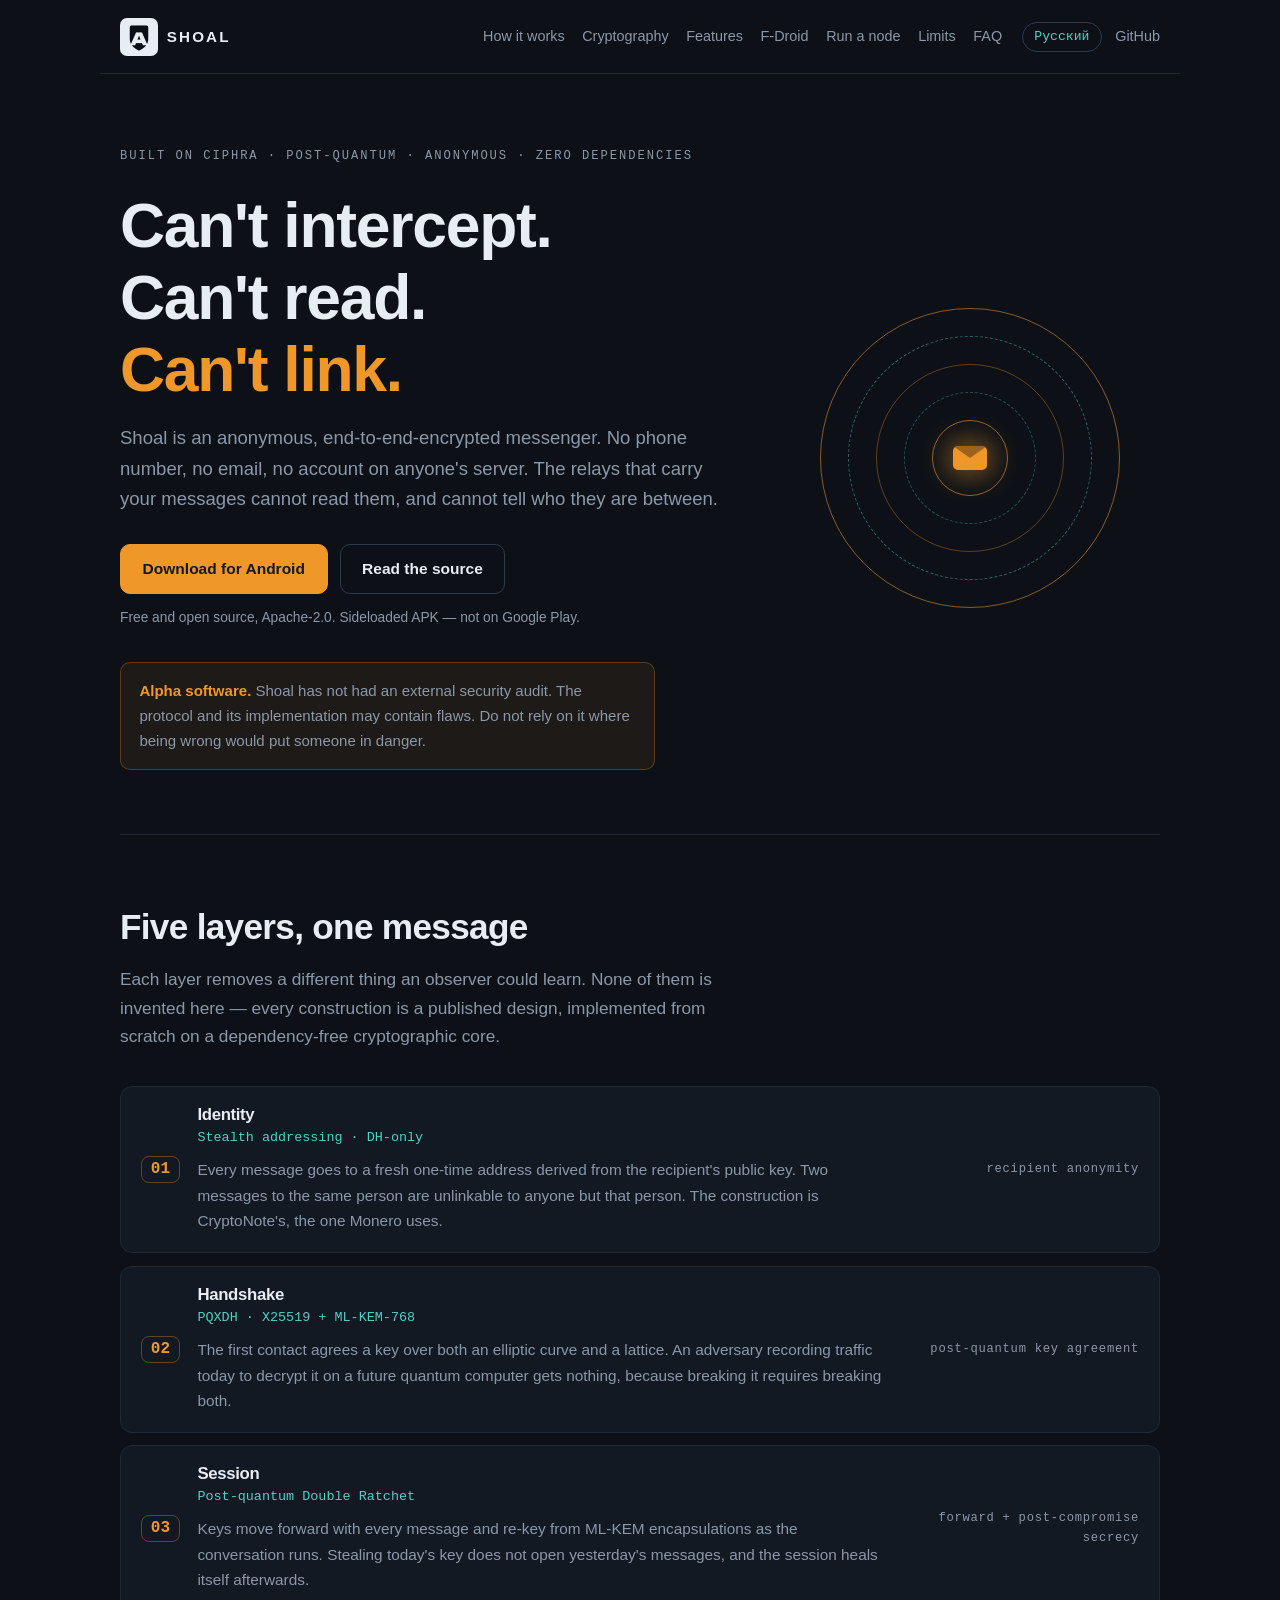
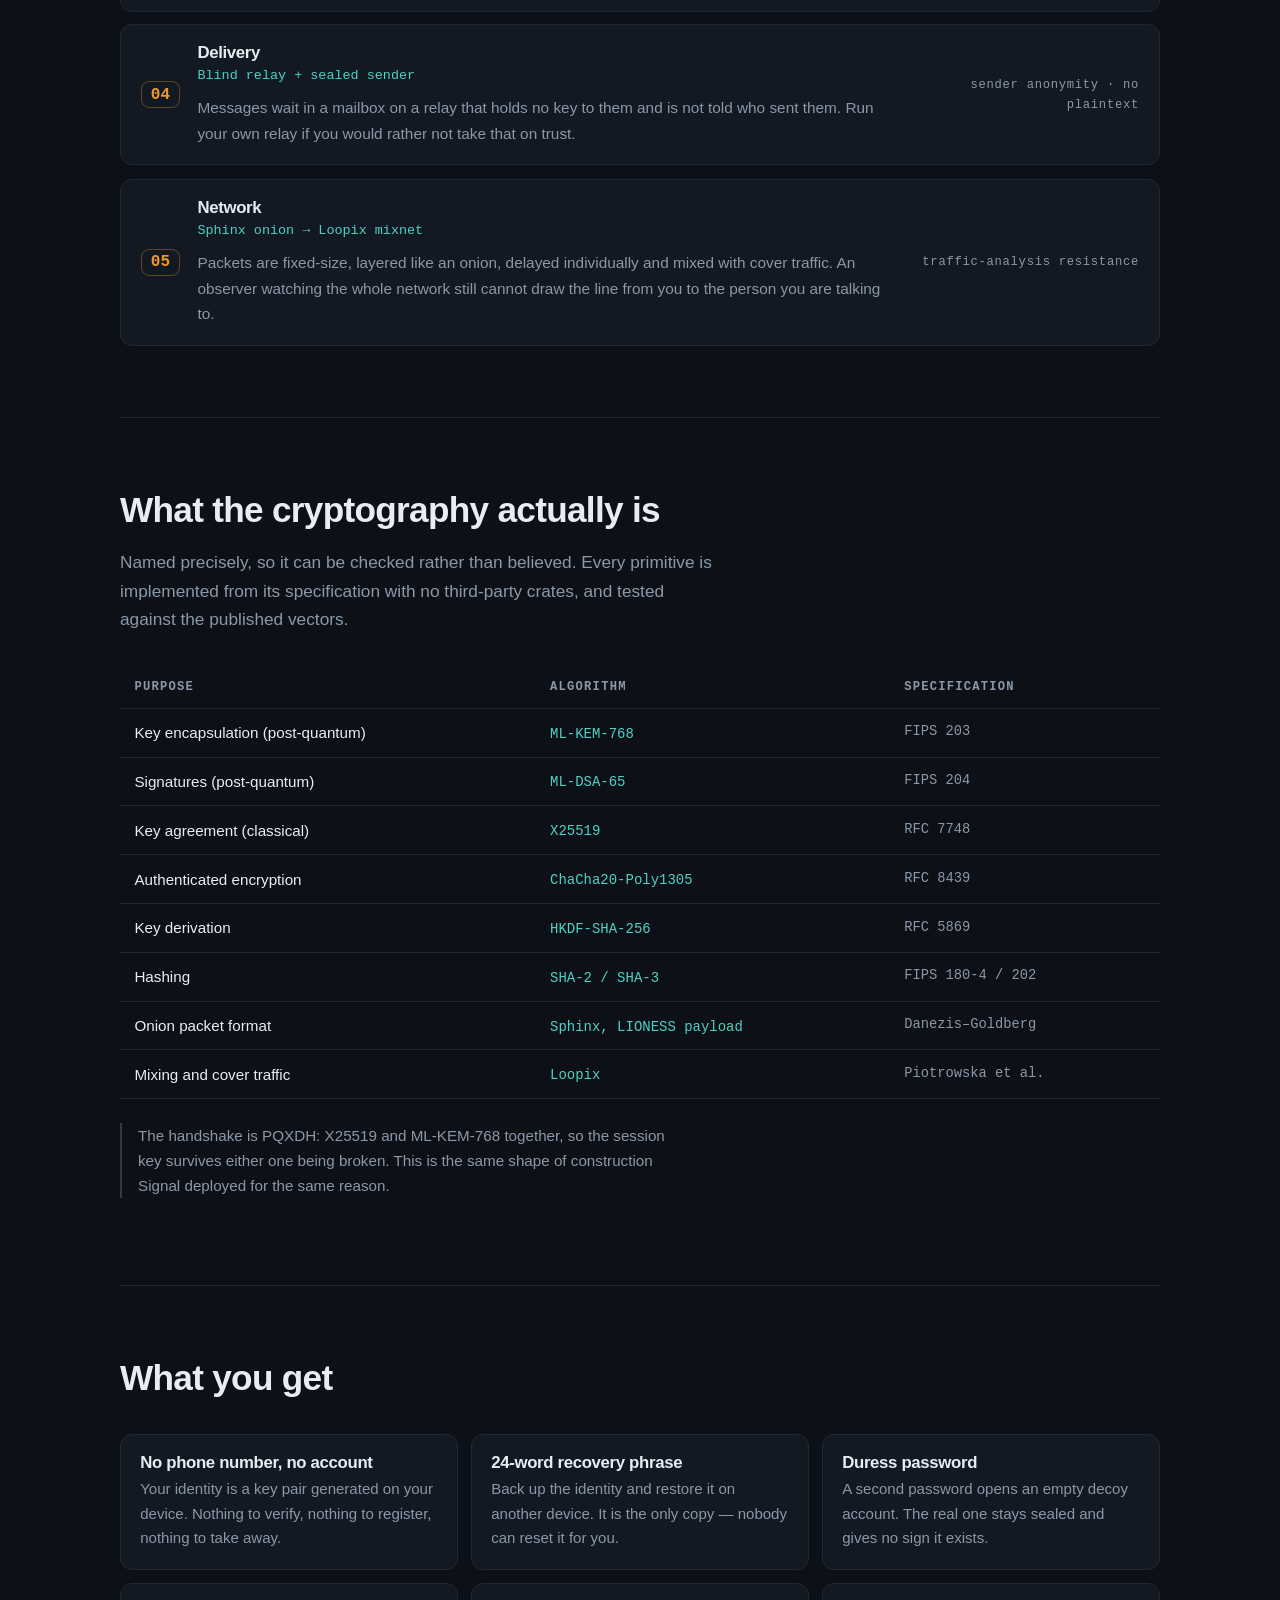
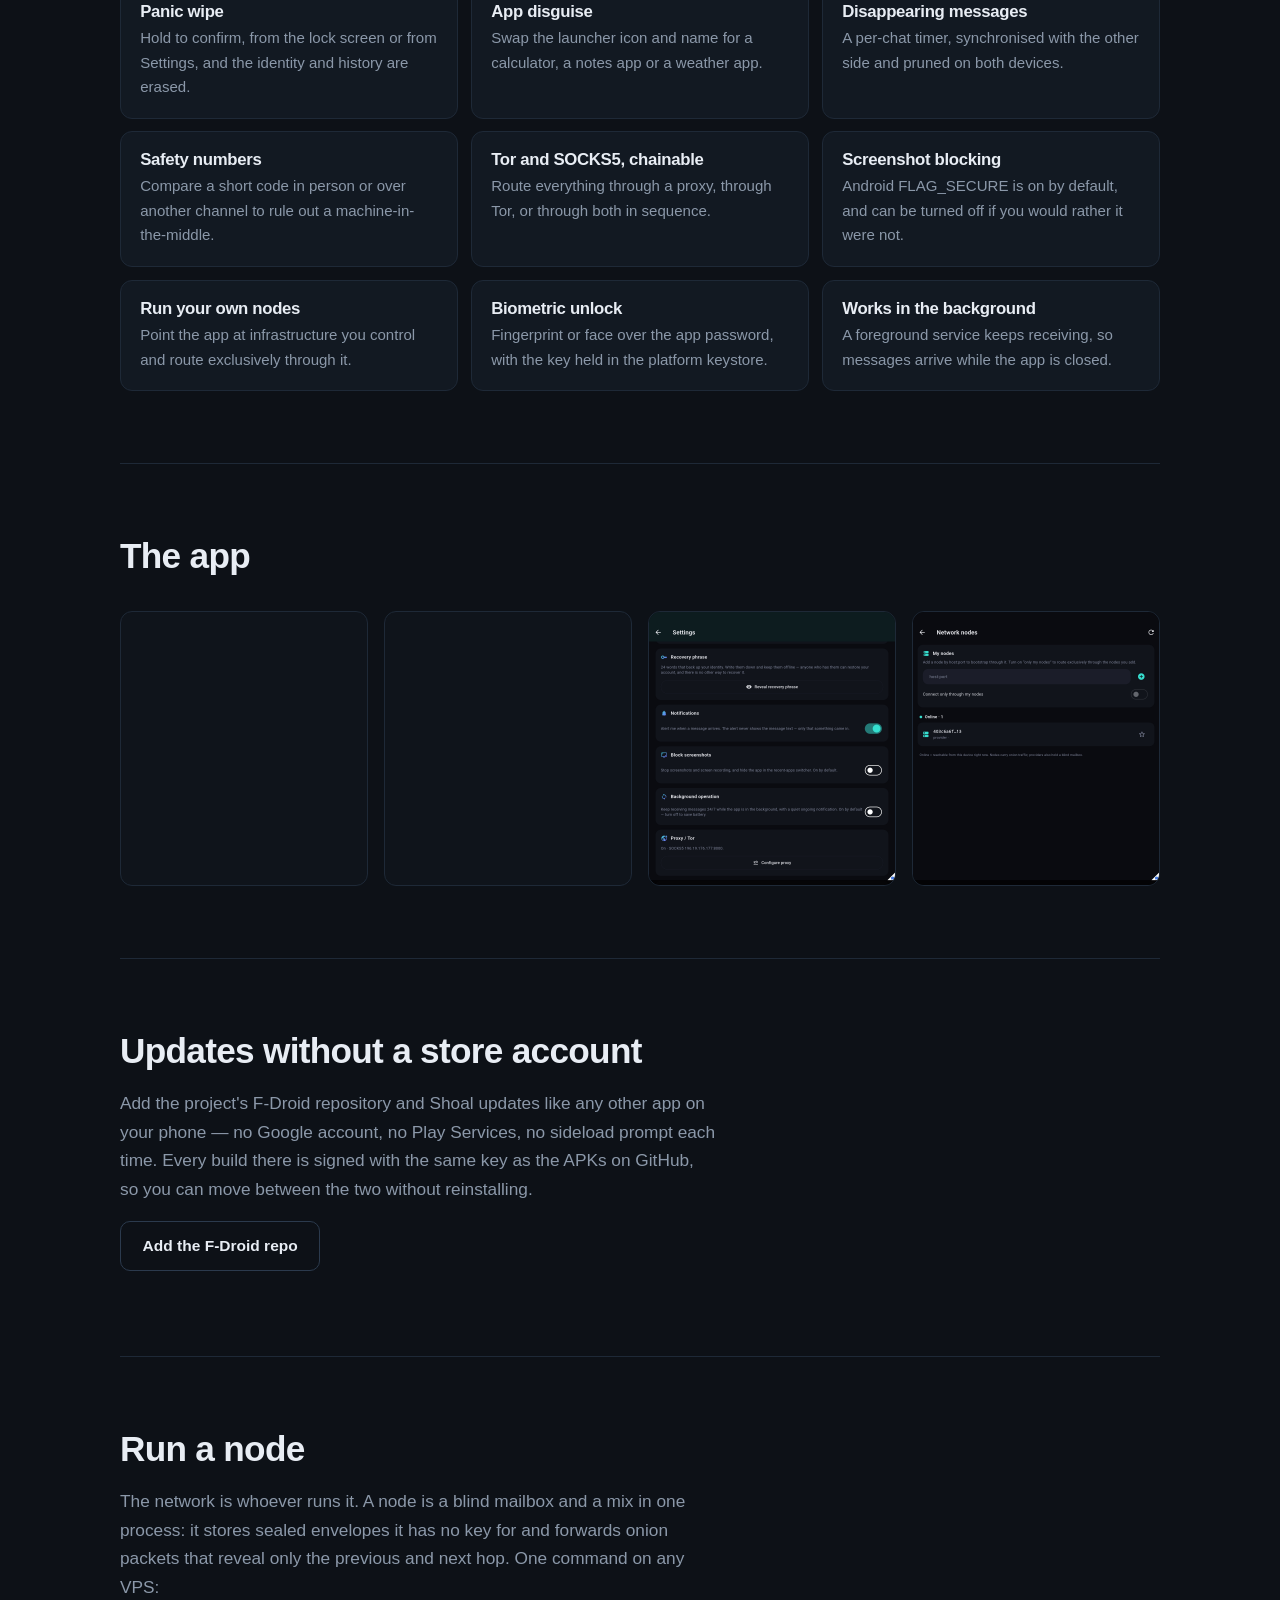
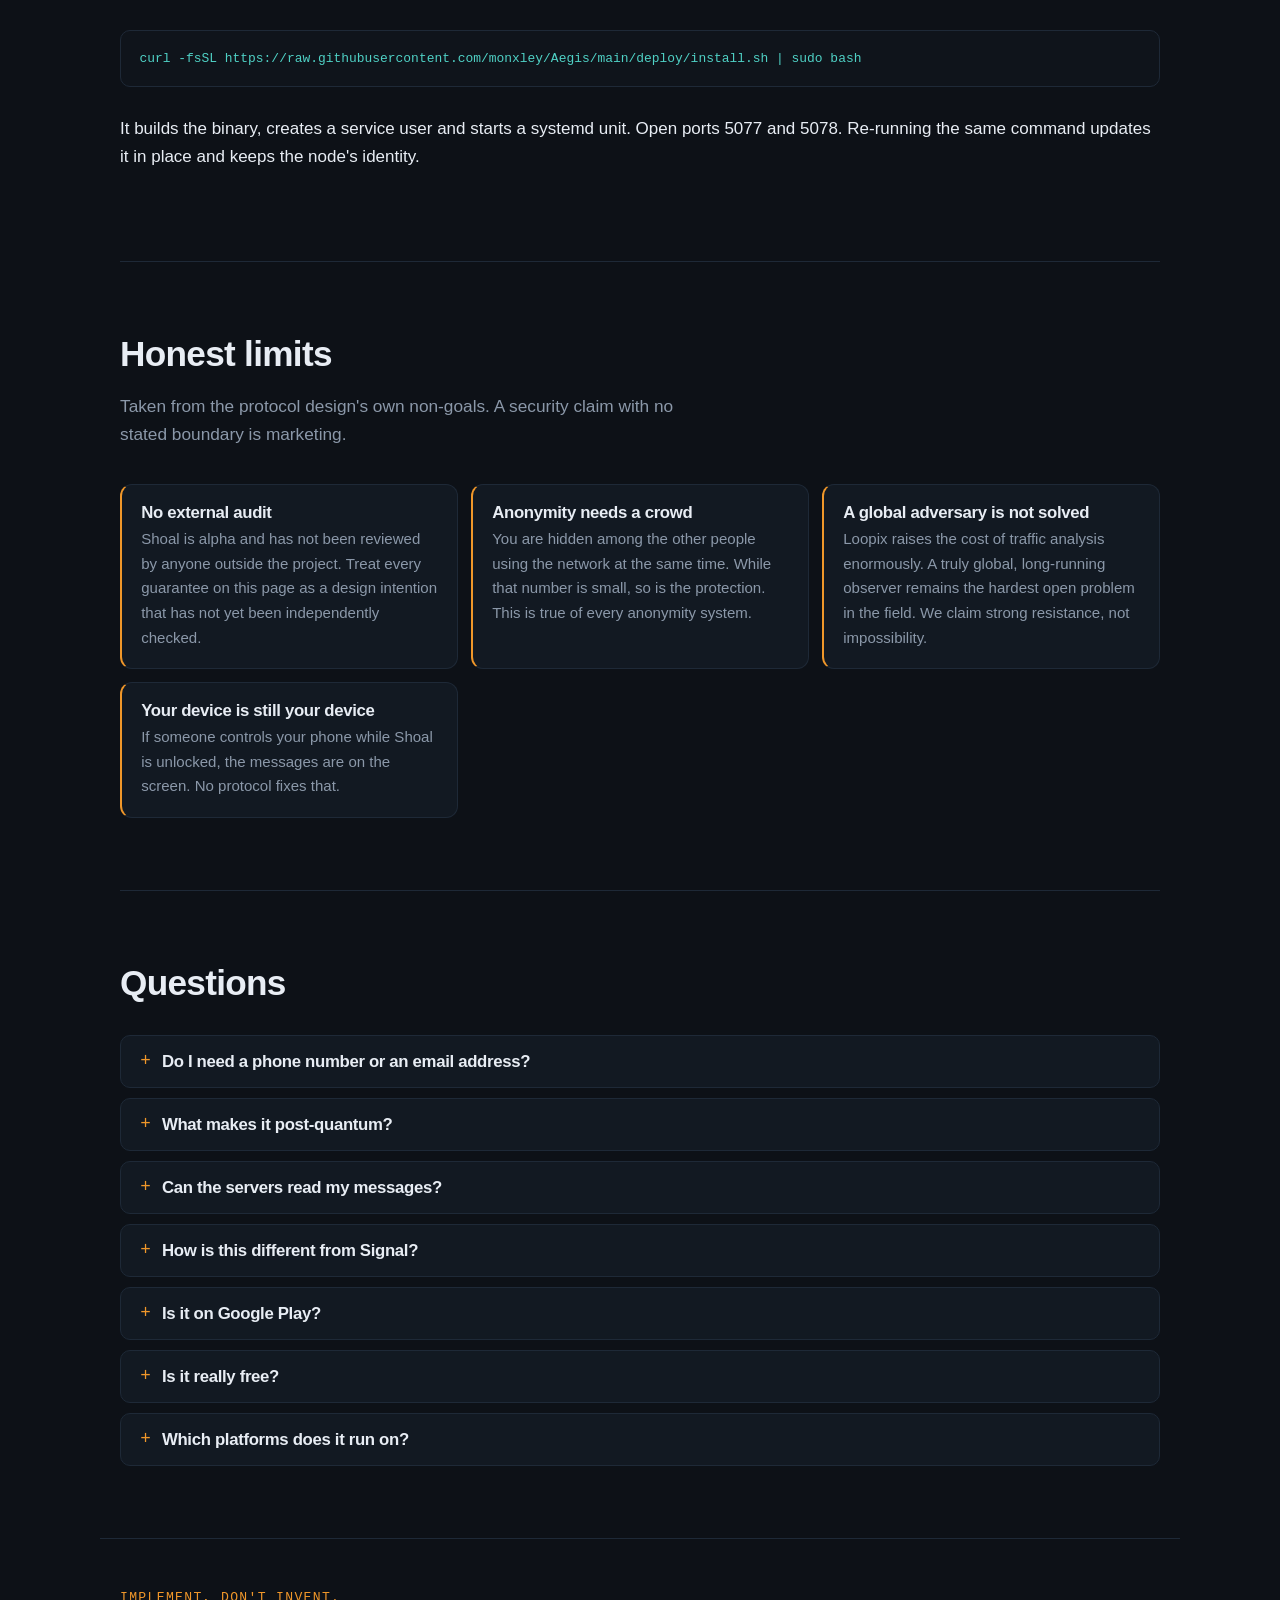
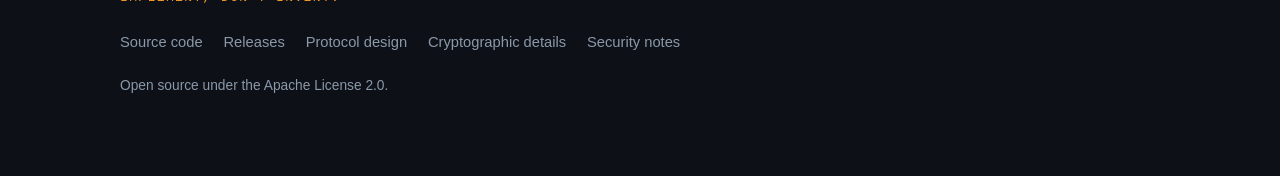
==== commit d1b6b3a6: "Rename the product to Shoal Aegis Authenticator has 675,000+ installs, is open source, and sits on F" ====
--- a/docs/index.html
+++ b/docs/index.html
@@ -3,7 +3,7 @@
 <head>
 <meta charset="utf-8">
 <meta name="viewport" content="width=device-width, initial-scale=1">
-<title>Aegis — anonymous post-quantum encrypted messenger</title>
+<title>Shoal — anonymous post-quantum encrypted messenger</title>
 <meta name="description" content="Open-source messenger with no phone number and no account. Post-quantum end-to-end encryption and a Sphinx/Loopix mixnet hide what you say and who you say it to.">
 <meta name="keywords" content="anonymous messenger, post-quantum messenger, encrypted messenger without phone number, metadata resistant messaging, mixnet, open source messenger, Sphinx onion routing, ML-KEM, Double Ratchet">
 <meta name="robots" content="index, follow, max-image-preview:large">
@@ -16,21 +16,21 @@
 <link rel="apple-touch-icon" href="assets/icon.png">
 <link rel="stylesheet" href="assets/site.css">
 <meta property="og:type" content="website">
-<meta property="og:site_name" content="Aegis">
-<meta property="og:title" content="Aegis — anonymous post-quantum encrypted messenger">
+<meta property="og:site_name" content="Shoal">
+<meta property="og:title" content="Shoal — anonymous post-quantum encrypted messenger">
 <meta property="og:description" content="Open-source messenger with no phone number and no account. Post-quantum end-to-end encryption and a Sphinx/Loopix mixnet hide what you say and who you say it to.">
 <meta property="og:url" content="https://monxley.github.io/Aegis/">
 <meta property="og:image" content="https://monxley.github.io/Aegis/brand/lockup.png">
 <meta property="og:image:width" content="1402">
 <meta property="og:image:height" content="400">
-<meta property="og:image:alt" content="Aegis — post-quantum private messenger">
+<meta property="og:image:alt" content="Shoal — post-quantum private messenger">
 <meta property="og:locale" content="en_US">
 <meta property="og:locale:alternate" content="ru_RU">
 <meta name="twitter:card" content="summary_large_image">
-<meta name="twitter:title" content="Aegis — anonymous post-quantum encrypted messenger">
+<meta name="twitter:title" content="Shoal — anonymous post-quantum encrypted messenger">
 <meta name="twitter:description" content="Open-source messenger with no phone number and no account. Post-quantum end-to-end encryption and a Sphinx/Loopix mixnet hide what you say and who you say it to.">
 <meta name="twitter:image" content="https://monxley.github.io/Aegis/brand/lockup.png">
-<script type="application/ld+json">{"@context":"https://schema.org","@graph":[{"@type":"SoftwareApplication","name":"Aegis","applicationCategory":"CommunicationApplication","operatingSystem":"Android","url":"https://monxley.github.io/Aegis/","inLanguage":"en","description":"Open-source messenger with no phone number and no account. Post-quantum end-to-end encryption and a Sphinx/Loopix mixnet hide what you say and who you say it to.","license":"https://www.apache.org/licenses/LICENSE-2.0","isAccessibleForFree":true,"offers":{"@type":"Offer","price":"0","priceCurrency":"USD"},"downloadUrl":"https://github.com/monxley/Aegis/releases","softwareHelp":"https://github.com/monxley/Aegis/blob/main/AEGIS_PROTOCOL.md","codeRepository":"https://github.com/monxley/Aegis"},{"@type":"FAQPage","inLanguage":"en","mainEntity":[{"@type":"Question","name":"Do I need a phone number or an email address?","acceptedAnswer":{"@type":"Answer","text":"No. Your identity is a key pair generated on your device the first time you open the app. There is no registration step and no account on anyone's server."}},{"@type":"Question","name":"What makes it post-quantum?","acceptedAnswer":{"@type":"Answer","text":"The handshake agrees a key using both X25519 and ML-KEM-768 (FIPS 203), and the session re-keys from further ML-KEM encapsulations as it runs. An adversary storing traffic now to decrypt later with a quantum computer would have to break the lattice scheme as well as the curve."}},{"@type":"Question","name":"Can the servers read my messages?","acceptedAnswer":{"@type":"Answer","text":"No. A relay stores sealed envelopes it holds no key for, and is not told who sent them. It also cannot tell which envelopes belong to the same recipient, because every message goes to a fresh one-time address."}},{"@type":"Question","name":"How is this different from Signal?","acceptedAnswer":{"@type":"Answer","text":"Signal encrypts message content extremely well but requires a phone number and runs on its own servers. Aegis has no phone number and no central identity, and routes traffic through a Sphinx/Loopix mixnet so that who-talks-to-whom is protected too, not only what was said."}},{"@type":"Question","name":"Is it on Google Play?","acceptedAnswer":{"@type":"Answer","text":"No. The APK is published on GitHub Releases with its SHA-256, and you install it yourself. Every release is signed with the same key — if the certificate fingerprint changes, the APK did not come from this project."}},{"@type":"Question","name":"Is it really free?","acceptedAnswer":{"@type":"Answer","text":"Yes. Apache-2.0, no accounts, no payments, no telemetry, no advertising. You can read every line and build it yourself."}},{"@type":"Question","name":"Which platforms does it run on?","acceptedAnswer":{"@type":"Answer","text":"Android today. The core is Rust and the interface is Flutter, so other platforms are possible; only Android is built and tested right now."}}]}]}</script>
+<script type="application/ld+json">{"@context":"https://schema.org","@graph":[{"@type":"SoftwareApplication","name":"Shoal","applicationCategory":"CommunicationApplication","operatingSystem":"Android","url":"https://monxley.github.io/Aegis/","inLanguage":"en","description":"Open-source messenger with no phone number and no account. Post-quantum end-to-end encryption and a Sphinx/Loopix mixnet hide what you say and who you say it to.","license":"https://www.apache.org/licenses/LICENSE-2.0","isAccessibleForFree":true,"offers":{"@type":"Offer","price":"0","priceCurrency":"USD"},"downloadUrl":"https://github.com/monxley/Aegis/releases","softwareHelp":"https://github.com/monxley/Aegis/blob/main/AEGIS_PROTOCOL.md","codeRepository":"https://github.com/monxley/Aegis"},{"@type":"FAQPage","inLanguage":"en","mainEntity":[{"@type":"Question","name":"Do I need a phone number or an email address?","acceptedAnswer":{"@type":"Answer","text":"No. Your identity is a key pair generated on your device the first time you open the app. There is no registration step and no account on anyone's server."}},{"@type":"Question","name":"What makes it post-quantum?","acceptedAnswer":{"@type":"Answer","text":"The handshake agrees a key using both X25519 and ML-KEM-768 (FIPS 203), and the session re-keys from further ML-KEM encapsulations as it runs. An adversary storing traffic now to decrypt later with a quantum computer would have to break the lattice scheme as well as the curve."}},{"@type":"Question","name":"Can the servers read my messages?","acceptedAnswer":{"@type":"Answer","text":"No. A relay stores sealed envelopes it holds no key for, and is not told who sent them. It also cannot tell which envelopes belong to the same recipient, because every message goes to a fresh one-time address."}},{"@type":"Question","name":"How is this different from Signal?","acceptedAnswer":{"@type":"Answer","text":"Signal encrypts message content extremely well but requires a phone number and runs on its own servers. Shoal has no phone number and no central identity, and routes traffic through a Sphinx/Loopix mixnet so that who-talks-to-whom is protected too, not only what was said."}},{"@type":"Question","name":"Is it on Google Play?","acceptedAnswer":{"@type":"Answer","text":"No. The APK is published on GitHub Releases with its SHA-256, and you install it yourself. Every release is signed with the same key — if the certificate fingerprint changes, the APK did not come from this project."}},{"@type":"Question","name":"Is it really free?","acceptedAnswer":{"@type":"Answer","text":"Yes. Apache-2.0, no accounts, no payments, no telemetry, no advertising. You can read every line and build it yourself."}},{"@type":"Question","name":"Which platforms does it run on?","acceptedAnswer":{"@type":"Answer","text":"Android today. The core is Rust and the interface is Flutter, so other platforms are possible; only Android is built and tested right now."}}]}]}</script>
 </head>
 <body>
 <a class="skip" href="#main">Skip to content</a>
@@ -38,7 +38,7 @@
 <header class="site">
   <a class="brand" href="https://monxley.github.io/Aegis/">
     <img src="assets/icon.png" alt="" width="32" height="32">
-    <span>Aegis</span>
+    <span>Shoal</span>
   </a>
   <nav aria-label="Five layers, one message"><a href="#how">How it works</a><a href="#crypto">Cryptography</a><a href="#features">Features</a><a href="#fdroid">F-Droid</a><a href="#node">Run a node</a><a href="#limits">Limits</a><a href="#faq">FAQ</a></nav>
   <div class="head-actions">
@@ -55,14 +55,14 @@
   <p class="kicker">Built on Ciphra · Post-quantum · Anonymous · Zero dependencies</p>
   <h1>Can&#x27;t intercept.<br>Can&#x27;t read.<br>
     <span class="accent">Can&#x27;t link.</span></h1>
-  <p class="lead">Aegis is an anonymous, end-to-end-encrypted messenger. No phone number, no email, no account on anyone&#x27;s server. The relays that carry your messages cannot read them, and cannot tell who they are between.</p>
+  <p class="lead">Shoal is an anonymous, end-to-end-encrypted messenger. No phone number, no email, no account on anyone&#x27;s server. The relays that carry your messages cannot read them, and cannot tell who they are between.</p>
   <p class="cta">
     <a class="btn primary" href="https://github.com/monxley/Aegis/releases/latest" rel="noopener">Download for Android</a>
     <a class="btn" href="https://github.com/monxley/Aegis" rel="noopener">Read the source</a>
   </p>
   <p class="fine">Free and open source, Apache-2.0. Sideloaded APK — not on Google Play.</p>
   <aside class="alpha">
-    <strong>Alpha software.</strong> Aegis has not had an external security audit. The protocol and its implementation may contain flaws. Do not rely on it where being wrong would put someone in danger.
+    <strong>Alpha software.</strong> Shoal has not had an external security audit. The protocol and its implementation may contain flaws. Do not rely on it where being wrong would put someone in danger.
   </aside>
  </div>
  <div class="scene" aria-hidden="true">
@@ -101,12 +101,12 @@
 
 <section id="shots">
   <h2>The app</h2>
-  <div class="shots"><figure><img src="screenshots/chats.jpg" alt="The Aegis conversation list on Android" width="1968" height="2184" loading="lazy" decoding="async"></figure><figure><img src="screenshots/settings-security.jpg" alt="Aegis security settings: app lock, duress password, panic wipe" width="1968" height="2184" loading="lazy" decoding="async"></figure><figure><img src="screenshots/settings-privacy.jpg" alt="Aegis privacy settings: Tor and SOCKS5 proxy chain, screenshot blocking" width="1968" height="2184" loading="lazy" decoding="async"></figure><figure><img src="screenshots/nodes.jpg" alt="The Aegis network view, listing discovered mix nodes" width="1968" height="2184" loading="lazy" decoding="async"></figure></div>
+  <div class="shots"><figure><img src="screenshots/chats.jpg" alt="The Shoal conversation list on Android" width="1968" height="2184" loading="lazy" decoding="async"></figure><figure><img src="screenshots/settings-security.jpg" alt="Shoal security settings: app lock, duress password, panic wipe" width="1968" height="2184" loading="lazy" decoding="async"></figure><figure><img src="screenshots/settings-privacy.jpg" alt="Shoal privacy settings: Tor and SOCKS5 proxy chain, screenshot blocking" width="1968" height="2184" loading="lazy" decoding="async"></figure><figure><img src="screenshots/nodes.jpg" alt="The Shoal network view, listing discovered mix nodes" width="1968" height="2184" loading="lazy" decoding="async"></figure></div>
 </section>
 
 <section id="fdroid">
   <h2>Updates without a store account</h2>
-  <p class="lead">Add the project&#x27;s F-Droid repository and Aegis updates like any other app on your phone — no Google account, no Play Services, no sideload prompt each time. Every build there is signed with the same key as the APKs on GitHub, so you can move between the two without reinstalling.</p>
+  <p class="lead">Add the project&#x27;s F-Droid repository and Shoal updates like any other app on your phone — no Google account, no Play Services, no sideload prompt each time. Every build there is signed with the same key as the APKs on GitHub, so you can move between the two without reinstalling.</p>
   <p class="cta"><a class="btn" href="fdroid/">Add the F-Droid repo</a></p>
 </section>
 
@@ -120,12 +120,12 @@
 <section id="limits">
   <h2>Honest limits</h2>
   <p class="lead">Taken from the protocol design&#x27;s own non-goals. A security claim with no stated boundary is marketing.</p>
-  <ul class="grid limits"><li><h3>No external audit</h3><p>Aegis is alpha and has not been reviewed by anyone outside the project. Treat every guarantee on this page as a design intention that has not yet been independently checked.</p></li><li><h3>Anonymity needs a crowd</h3><p>You are hidden among the other people using the network at the same time. While that number is small, so is the protection. This is true of every anonymity system.</p></li><li><h3>A global adversary is not solved</h3><p>Loopix raises the cost of traffic analysis enormously. A truly global, long-running observer remains the hardest open problem in the field. We claim strong resistance, not impossibility.</p></li><li><h3>Your device is still your device</h3><p>If someone controls your phone while Aegis is unlocked, the messages are on the screen. No protocol fixes that.</p></li></ul>
+  <ul class="grid limits"><li><h3>No external audit</h3><p>Shoal is alpha and has not been reviewed by anyone outside the project. Treat every guarantee on this page as a design intention that has not yet been independently checked.</p></li><li><h3>Anonymity needs a crowd</h3><p>You are hidden among the other people using the network at the same time. While that number is small, so is the protection. This is true of every anonymity system.</p></li><li><h3>A global adversary is not solved</h3><p>Loopix raises the cost of traffic analysis enormously. A truly global, long-running observer remains the hardest open problem in the field. We claim strong resistance, not impossibility.</p></li><li><h3>Your device is still your device</h3><p>If someone controls your phone while Shoal is unlocked, the messages are on the screen. No protocol fixes that.</p></li></ul>
 </section>
 
 <section id="faq">
   <h2>Questions</h2>
-  <div class="faq"><details><summary><h3>Do I need a phone number or an email address?</h3></summary><p>No. Your identity is a key pair generated on your device the first time you open the app. There is no registration step and no account on anyone&#x27;s server.</p></details><details><summary><h3>What makes it post-quantum?</h3></summary><p>The handshake agrees a key using both X25519 and ML-KEM-768 (FIPS 203), and the session re-keys from further ML-KEM encapsulations as it runs. An adversary storing traffic now to decrypt later with a quantum computer would have to break the lattice scheme as well as the curve.</p></details><details><summary><h3>Can the servers read my messages?</h3></summary><p>No. A relay stores sealed envelopes it holds no key for, and is not told who sent them. It also cannot tell which envelopes belong to the same recipient, because every message goes to a fresh one-time address.</p></details><details><summary><h3>How is this different from Signal?</h3></summary><p>Signal encrypts message content extremely well but requires a phone number and runs on its own servers. Aegis has no phone number and no central identity, and routes traffic through a Sphinx/Loopix mixnet so that who-talks-to-whom is protected too, not only what was said.</p></details><details><summary><h3>Is it on Google Play?</h3></summary><p>No. The APK is published on GitHub Releases with its SHA-256, and you install it yourself. Every release is signed with the same key — if the certificate fingerprint changes, the APK did not come from this project.</p></details><details><summary><h3>Is it really free?</h3></summary><p>Yes. Apache-2.0, no accounts, no payments, no telemetry, no advertising. You can read every line and build it yourself.</p></details><details><summary><h3>Which platforms does it run on?</h3></summary><p>Android today. The core is Rust and the interface is Flutter, so other platforms are possible; only Android is built and tested right now.</p></details></div>
+  <div class="faq"><details><summary><h3>Do I need a phone number or an email address?</h3></summary><p>No. Your identity is a key pair generated on your device the first time you open the app. There is no registration step and no account on anyone&#x27;s server.</p></details><details><summary><h3>What makes it post-quantum?</h3></summary><p>The handshake agrees a key using both X25519 and ML-KEM-768 (FIPS 203), and the session re-keys from further ML-KEM encapsulations as it runs. An adversary storing traffic now to decrypt later with a quantum computer would have to break the lattice scheme as well as the curve.</p></details><details><summary><h3>Can the servers read my messages?</h3></summary><p>No. A relay stores sealed envelopes it holds no key for, and is not told who sent them. It also cannot tell which envelopes belong to the same recipient, because every message goes to a fresh one-time address.</p></details><details><summary><h3>How is this different from Signal?</h3></summary><p>Signal encrypts message content extremely well but requires a phone number and runs on its own servers. Shoal has no phone number and no central identity, and routes traffic through a Sphinx/Loopix mixnet so that who-talks-to-whom is protected too, not only what was said.</p></details><details><summary><h3>Is it on Google Play?</h3></summary><p>No. The APK is published on GitHub Releases with its SHA-256, and you install it yourself. Every release is signed with the same key — if the certificate fingerprint changes, the APK did not come from this project.</p></details><details><summary><h3>Is it really free?</h3></summary><p>Yes. Apache-2.0, no accounts, no payments, no telemetry, no advertising. You can read every line and build it yourself.</p></details><details><summary><h3>Which platforms does it run on?</h3></summary><p>Android today. The core is Rust and the interface is Flutter, so other platforms are possible; only Android is built and tested right now.</p></details></div>
 </section>
 
 </main>
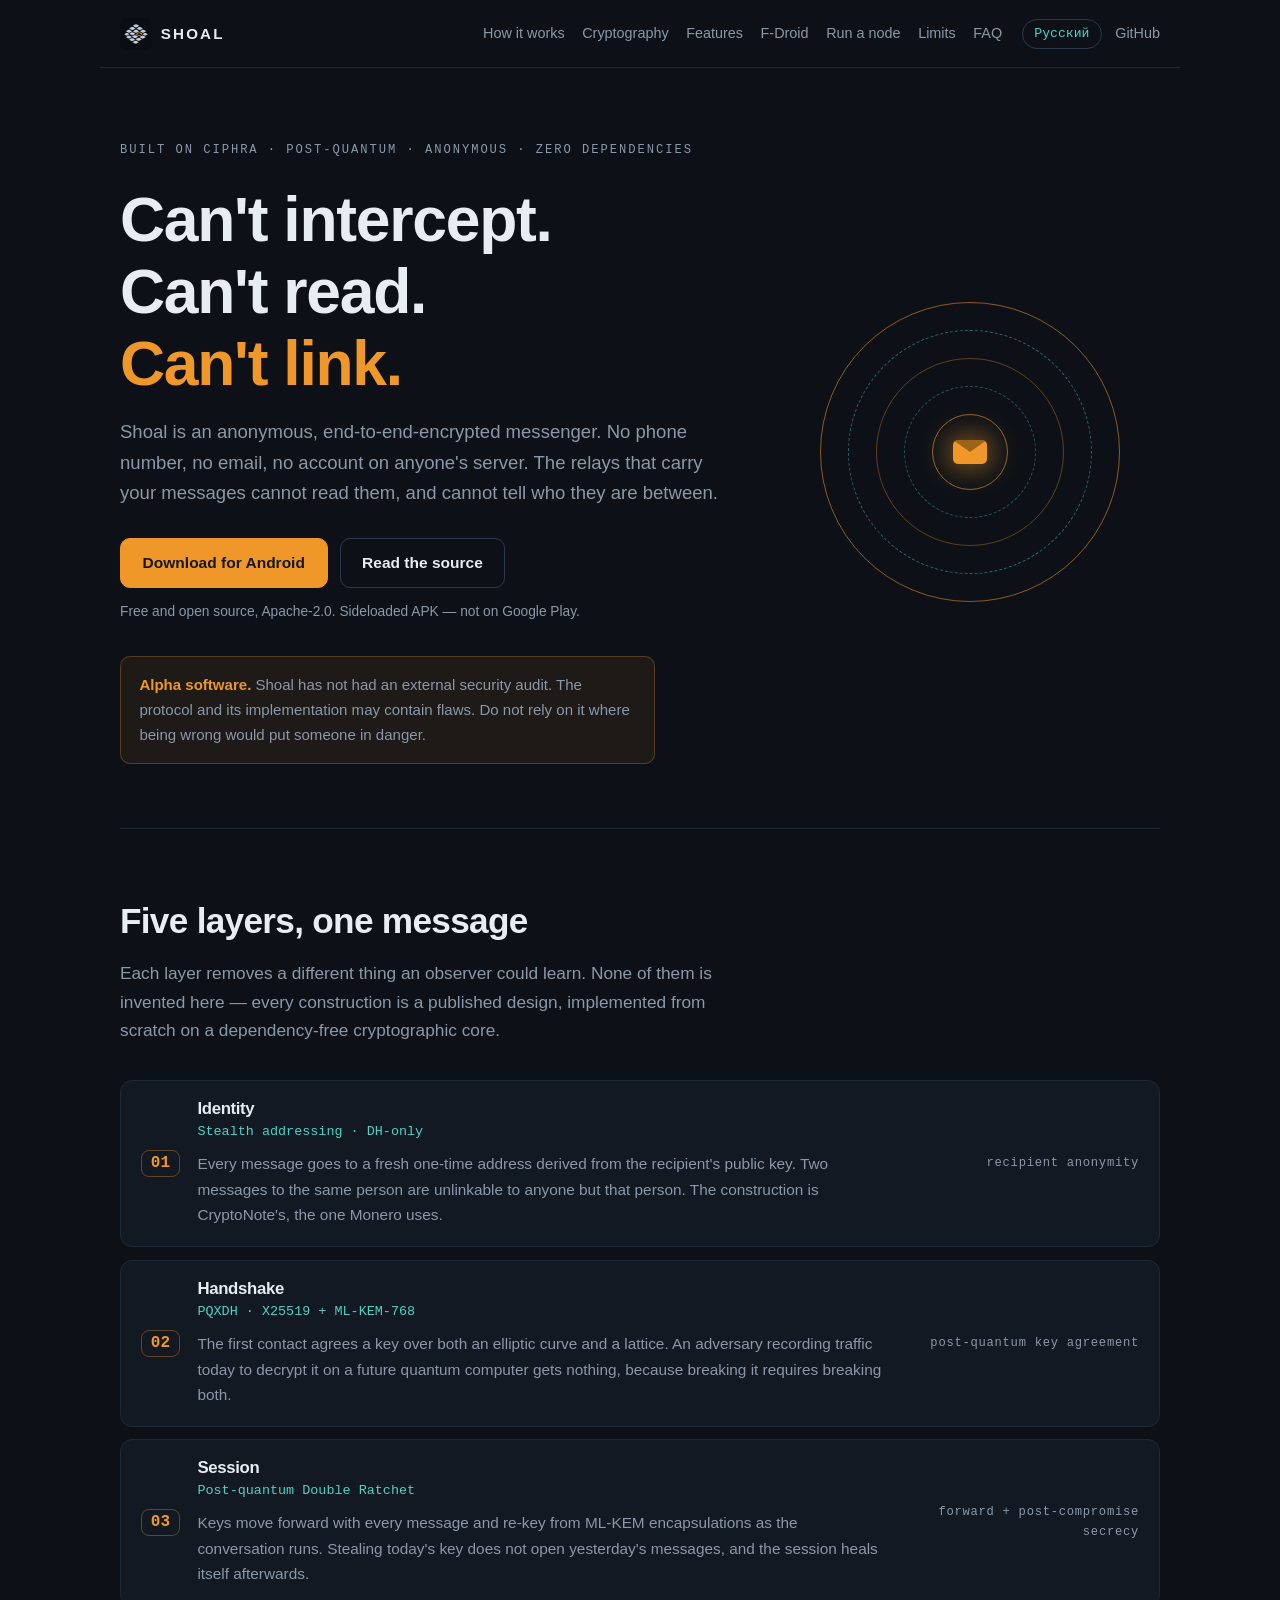
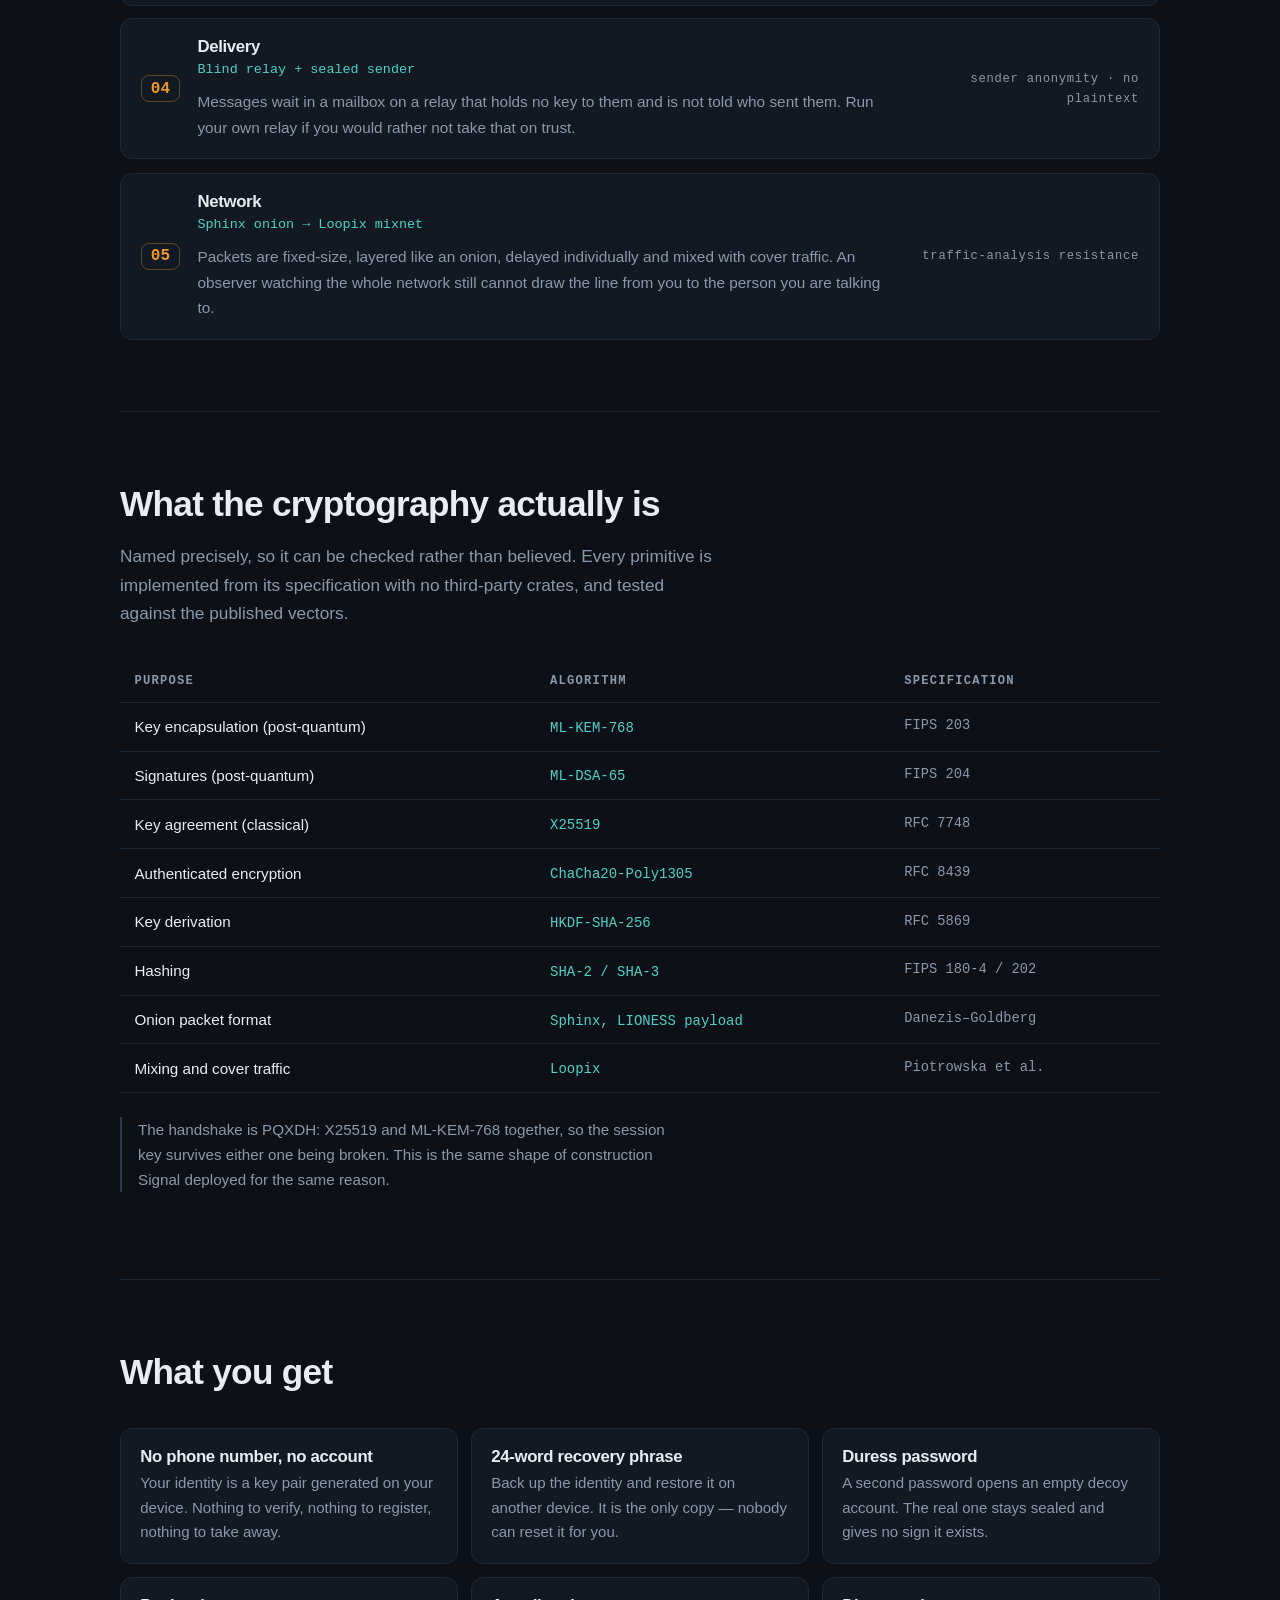
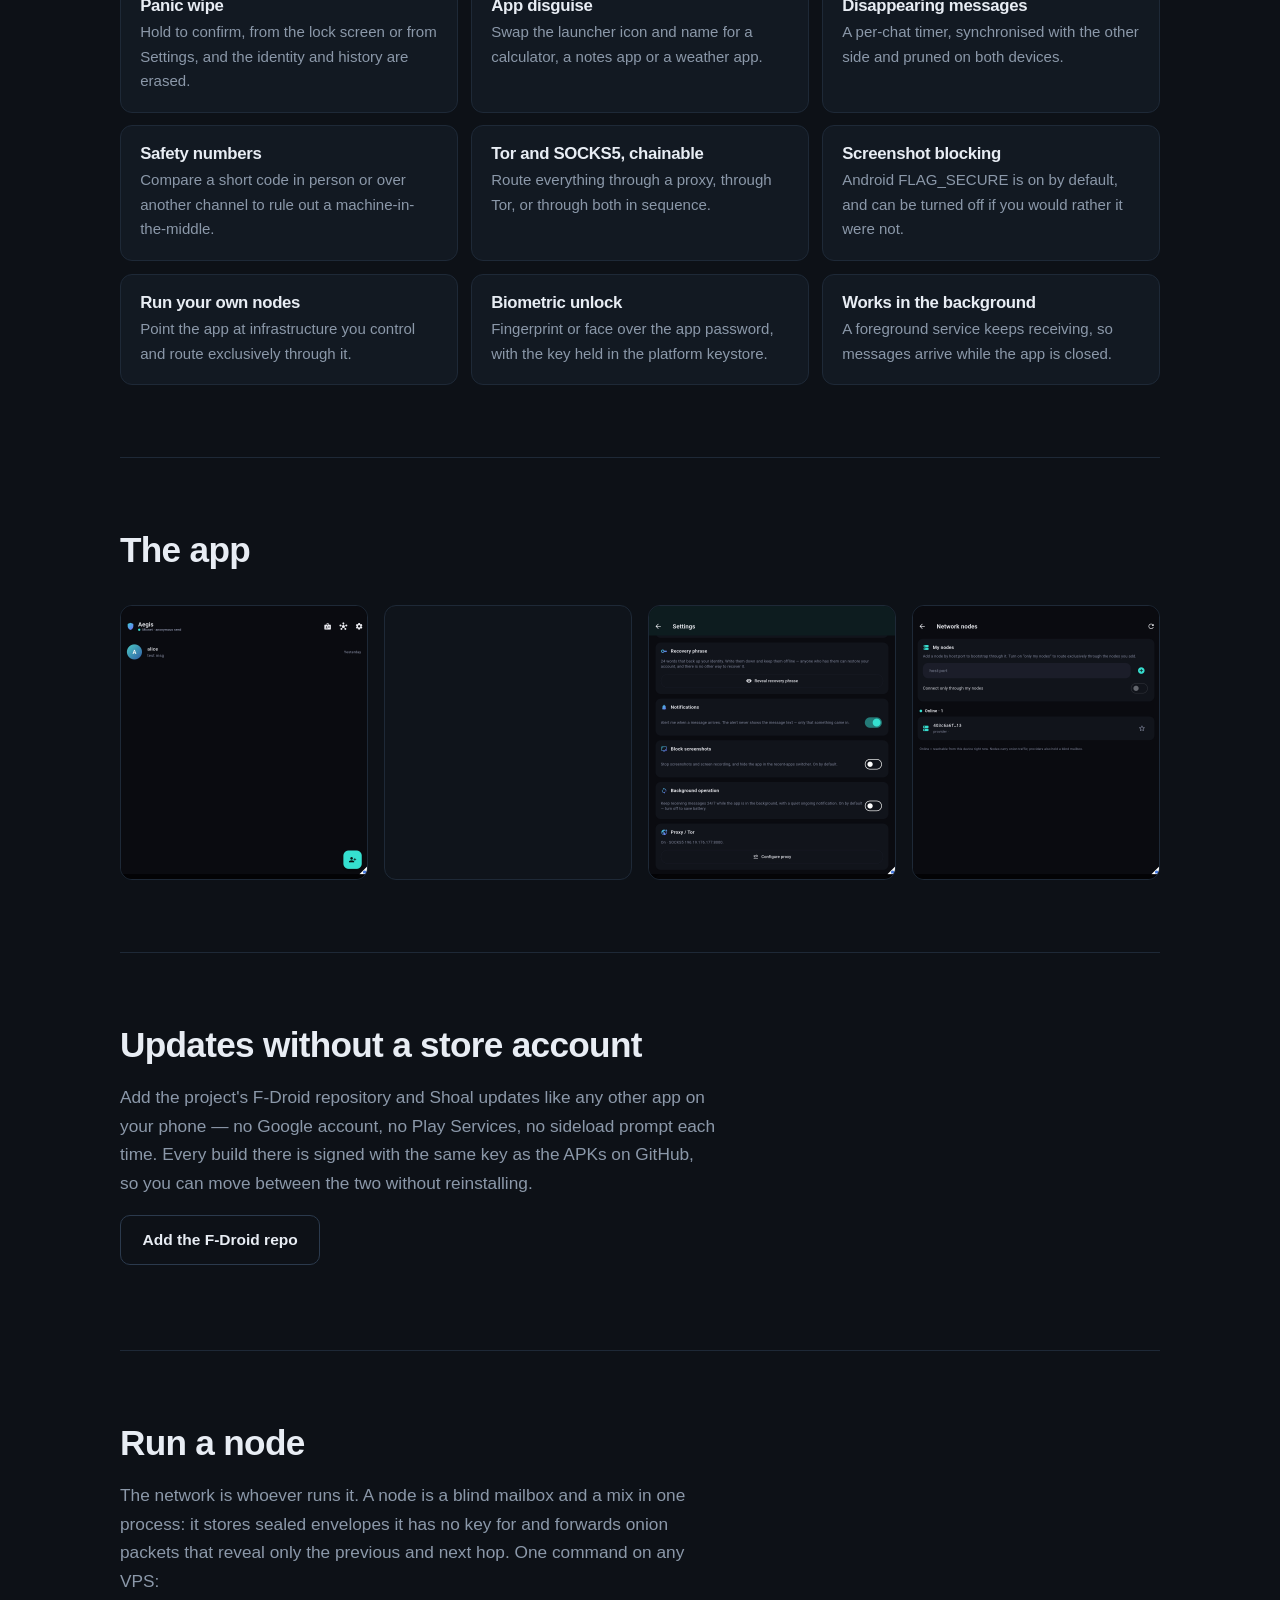
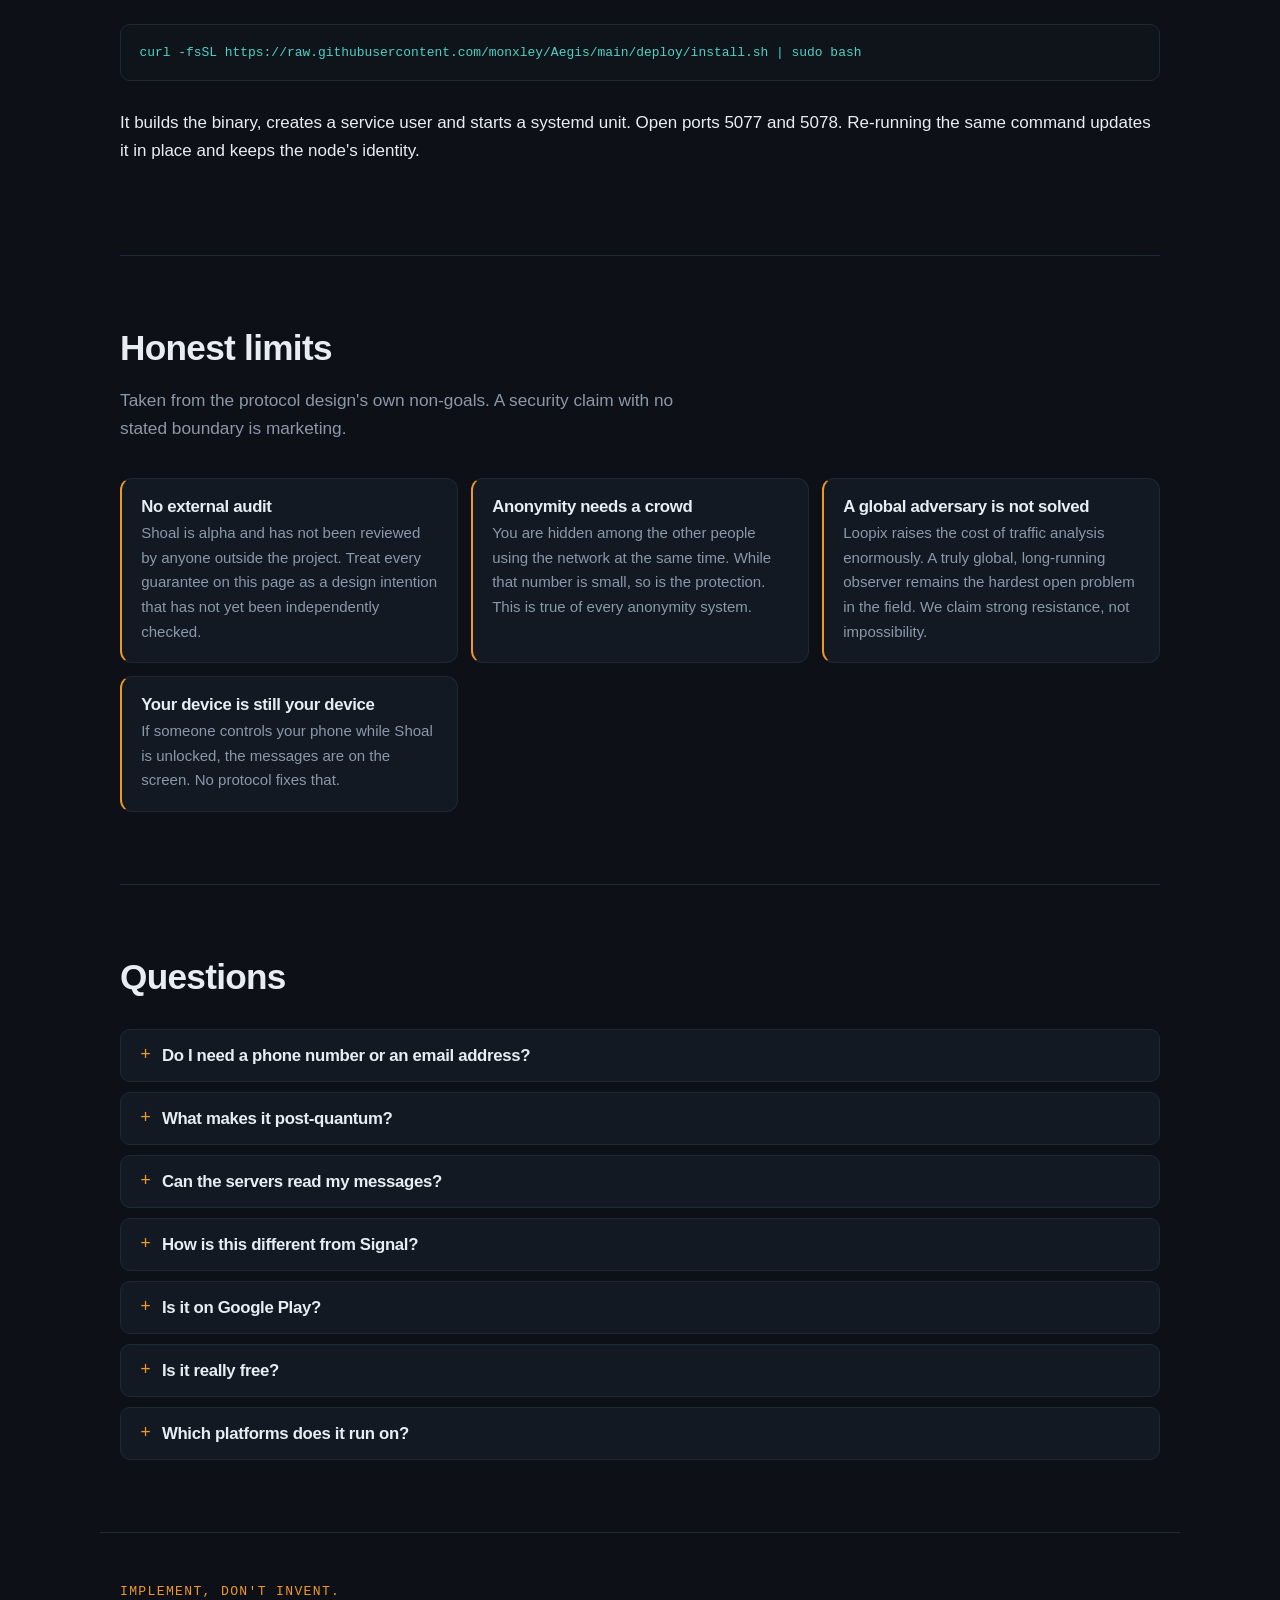
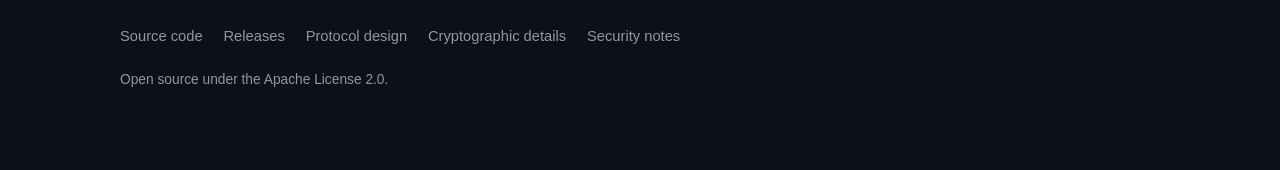
==== commit a9492918: "Replace the Aegis shield with the Shoal mark everywhere Generates the brand assets from the supplied" ====
--- a/docs/index.html
+++ b/docs/index.html
@@ -20,17 +20,17 @@
 <meta property="og:title" content="Shoal — anonymous post-quantum encrypted messenger">
 <meta property="og:description" content="Open-source messenger with no phone number and no account. Post-quantum end-to-end encryption and a Sphinx/Loopix mixnet hide what you say and who you say it to.">
 <meta property="og:url" content="https://monxley.github.io/Aegis/">
-<meta property="og:image" content="https://monxley.github.io/Aegis/brand/lockup.png">
-<meta property="og:image:width" content="1402">
-<meta property="og:image:height" content="400">
+<meta property="og:image" content="https://monxley.github.io/Aegis/brand/og.png">
+<meta property="og:image:width" content="1200">
+<meta property="og:image:height" content="630">
 <meta property="og:image:alt" content="Shoal — post-quantum private messenger">
 <meta property="og:locale" content="en_US">
 <meta property="og:locale:alternate" content="ru_RU">
 <meta name="twitter:card" content="summary_large_image">
 <meta name="twitter:title" content="Shoal — anonymous post-quantum encrypted messenger">
 <meta name="twitter:description" content="Open-source messenger with no phone number and no account. Post-quantum end-to-end encryption and a Sphinx/Loopix mixnet hide what you say and who you say it to.">
-<meta name="twitter:image" content="https://monxley.github.io/Aegis/brand/lockup.png">
-<script type="application/ld+json">{"@context":"https://schema.org","@graph":[{"@type":"SoftwareApplication","name":"Shoal","applicationCategory":"CommunicationApplication","operatingSystem":"Android","url":"https://monxley.github.io/Aegis/","inLanguage":"en","description":"Open-source messenger with no phone number and no account. Post-quantum end-to-end encryption and a Sphinx/Loopix mixnet hide what you say and who you say it to.","license":"https://www.apache.org/licenses/LICENSE-2.0","isAccessibleForFree":true,"offers":{"@type":"Offer","price":"0","priceCurrency":"USD"},"downloadUrl":"https://github.com/monxley/Aegis/releases","softwareHelp":"https://github.com/monxley/Aegis/blob/main/AEGIS_PROTOCOL.md","codeRepository":"https://github.com/monxley/Aegis"},{"@type":"FAQPage","inLanguage":"en","mainEntity":[{"@type":"Question","name":"Do I need a phone number or an email address?","acceptedAnswer":{"@type":"Answer","text":"No. Your identity is a key pair generated on your device the first time you open the app. There is no registration step and no account on anyone's server."}},{"@type":"Question","name":"What makes it post-quantum?","acceptedAnswer":{"@type":"Answer","text":"The handshake agrees a key using both X25519 and ML-KEM-768 (FIPS 203), and the session re-keys from further ML-KEM encapsulations as it runs. An adversary storing traffic now to decrypt later with a quantum computer would have to break the lattice scheme as well as the curve."}},{"@type":"Question","name":"Can the servers read my messages?","acceptedAnswer":{"@type":"Answer","text":"No. A relay stores sealed envelopes it holds no key for, and is not told who sent them. It also cannot tell which envelopes belong to the same recipient, because every message goes to a fresh one-time address."}},{"@type":"Question","name":"How is this different from Signal?","acceptedAnswer":{"@type":"Answer","text":"Signal encrypts message content extremely well but requires a phone number and runs on its own servers. Shoal has no phone number and no central identity, and routes traffic through a Sphinx/Loopix mixnet so that who-talks-to-whom is protected too, not only what was said."}},{"@type":"Question","name":"Is it on Google Play?","acceptedAnswer":{"@type":"Answer","text":"No. The APK is published on GitHub Releases with its SHA-256, and you install it yourself. Every release is signed with the same key — if the certificate fingerprint changes, the APK did not come from this project."}},{"@type":"Question","name":"Is it really free?","acceptedAnswer":{"@type":"Answer","text":"Yes. Apache-2.0, no accounts, no payments, no telemetry, no advertising. You can read every line and build it yourself."}},{"@type":"Question","name":"Which platforms does it run on?","acceptedAnswer":{"@type":"Answer","text":"Android today. The core is Rust and the interface is Flutter, so other platforms are possible; only Android is built and tested right now."}}]}]}</script>
+<meta name="twitter:image" content="https://monxley.github.io/Aegis/brand/og.png">
+<script type="application/ld+json">{"@context":"https://schema.org","@graph":[{"@type":"SoftwareApplication","name":"Shoal","applicationCategory":"CommunicationApplication","operatingSystem":"Android","url":"https://monxley.github.io/Aegis/","inLanguage":"en","description":"Open-source messenger with no phone number and no account. Post-quantum end-to-end encryption and a Sphinx/Loopix mixnet hide what you say and who you say it to.","license":"https://www.apache.org/licenses/LICENSE-2.0","isAccessibleForFree":true,"offers":{"@type":"Offer","price":"0","priceCurrency":"USD"},"downloadUrl":"https://github.com/monxley/Aegis/releases","softwareHelp":"https://github.com/monxley/Aegis/blob/main/SHOAL_PROTOCOL.md","codeRepository":"https://github.com/monxley/Aegis"},{"@type":"FAQPage","inLanguage":"en","mainEntity":[{"@type":"Question","name":"Do I need a phone number or an email address?","acceptedAnswer":{"@type":"Answer","text":"No. Your identity is a key pair generated on your device the first time you open the app. There is no registration step and no account on anyone's server."}},{"@type":"Question","name":"What makes it post-quantum?","acceptedAnswer":{"@type":"Answer","text":"The handshake agrees a key using both X25519 and ML-KEM-768 (FIPS 203), and the session re-keys from further ML-KEM encapsulations as it runs. An adversary storing traffic now to decrypt later with a quantum computer would have to break the lattice scheme as well as the curve."}},{"@type":"Question","name":"Can the servers read my messages?","acceptedAnswer":{"@type":"Answer","text":"No. A relay stores sealed envelopes it holds no key for, and is not told who sent them. It also cannot tell which envelopes belong to the same recipient, because every message goes to a fresh one-time address."}},{"@type":"Question","name":"How is this different from Signal?","acceptedAnswer":{"@type":"Answer","text":"Signal encrypts message content extremely well but requires a phone number and runs on its own servers. Shoal has no phone number and no central identity, and routes traffic through a Sphinx/Loopix mixnet so that who-talks-to-whom is protected too, not only what was said."}},{"@type":"Question","name":"Is it on Google Play?","acceptedAnswer":{"@type":"Answer","text":"No. The APK is published on GitHub Releases with its SHA-256, and you install it yourself. Every release is signed with the same key — if the certificate fingerprint changes, the APK did not come from this project."}},{"@type":"Question","name":"Is it really free?","acceptedAnswer":{"@type":"Answer","text":"Yes. Apache-2.0, no accounts, no payments, no telemetry, no advertising. You can read every line and build it yourself."}},{"@type":"Question","name":"Which platforms does it run on?","acceptedAnswer":{"@type":"Answer","text":"Android today. The core is Rust and the interface is Flutter, so other platforms are possible; only Android is built and tested right now."}}]}]}</script>
 </head>
 <body>
 <a class="skip" href="#main">Skip to content</a>
@@ -132,7 +132,7 @@
 
 <footer class="site">
   <p class="tagline">Implement, don&#x27;t invent.</p>
-  <ul class="flinks"><li><a href="https://github.com/monxley/Aegis">Source code</a></li><li><a href="https://github.com/monxley/Aegis/releases">Releases</a></li><li><a href="https://github.com/monxley/Aegis/blob/main/AEGIS_PROTOCOL.md">Protocol design</a></li><li><a href="https://github.com/monxley/Aegis/blob/main/docs/CRYPTO_MATH.md">Cryptographic details</a></li><li><a href="https://github.com/monxley/Aegis/blob/main/SECURITY_AUDIT.md">Security notes</a></li></ul>
+  <ul class="flinks"><li><a href="https://github.com/monxley/Aegis">Source code</a></li><li><a href="https://github.com/monxley/Aegis/releases">Releases</a></li><li><a href="https://github.com/monxley/Aegis/blob/main/SHOAL_PROTOCOL.md">Protocol design</a></li><li><a href="https://github.com/monxley/Aegis/blob/main/docs/CRYPTO_MATH.md">Cryptographic details</a></li><li><a href="https://github.com/monxley/Aegis/blob/main/SECURITY_AUDIT.md">Security notes</a></li></ul>
   <p class="fine">Open source under the Apache License 2.0.</p>
 </footer>
 </body>
--- a/docs/assets/site.css
+++ b/docs/assets/site.css
@@ -1,4 +1,4 @@
-/* Aegis site.
+/* Shoal site.
  *
  * Palette taken from the brand hero (docs/screenshots/hero.jpg): near-black
  * navy, amber accent, steel text, monospace for anything technical.
@@ -79,13 +79,11 @@
   font-weight: 700; letter-spacing: .14em; text-transform: uppercase;
   font-size: .95rem;
 }
-/* The app icon is a near-black shield on a transparent background -- built for
- * a launcher, where the system supplies a light tile. Dropped straight onto
- * this page it is invisible, so it gets its tile here. */
-.brand img {
-  border-radius: 7px; background: var(--text); padding: 3px;
-  box-sizing: content-box;
-}
+/* The icon ships opaque, on the brand ground, so that it reads on a browser
+ * tab strip of any colour. It needs no tile of its own here -- it used to get
+ * one because the old mark was near-black on transparent and vanished into the
+ * page, and leaving that tile in place frames the new icon in white. */
+.brand img { border-radius: 7px; }
 header.site nav { display: flex; gap: 1.1rem; flex-wrap: wrap; margin-inline-start: auto; }
 header.site nav a, .head-actions a {
   color: var(--muted); text-decoration: none; font-size: .9rem;
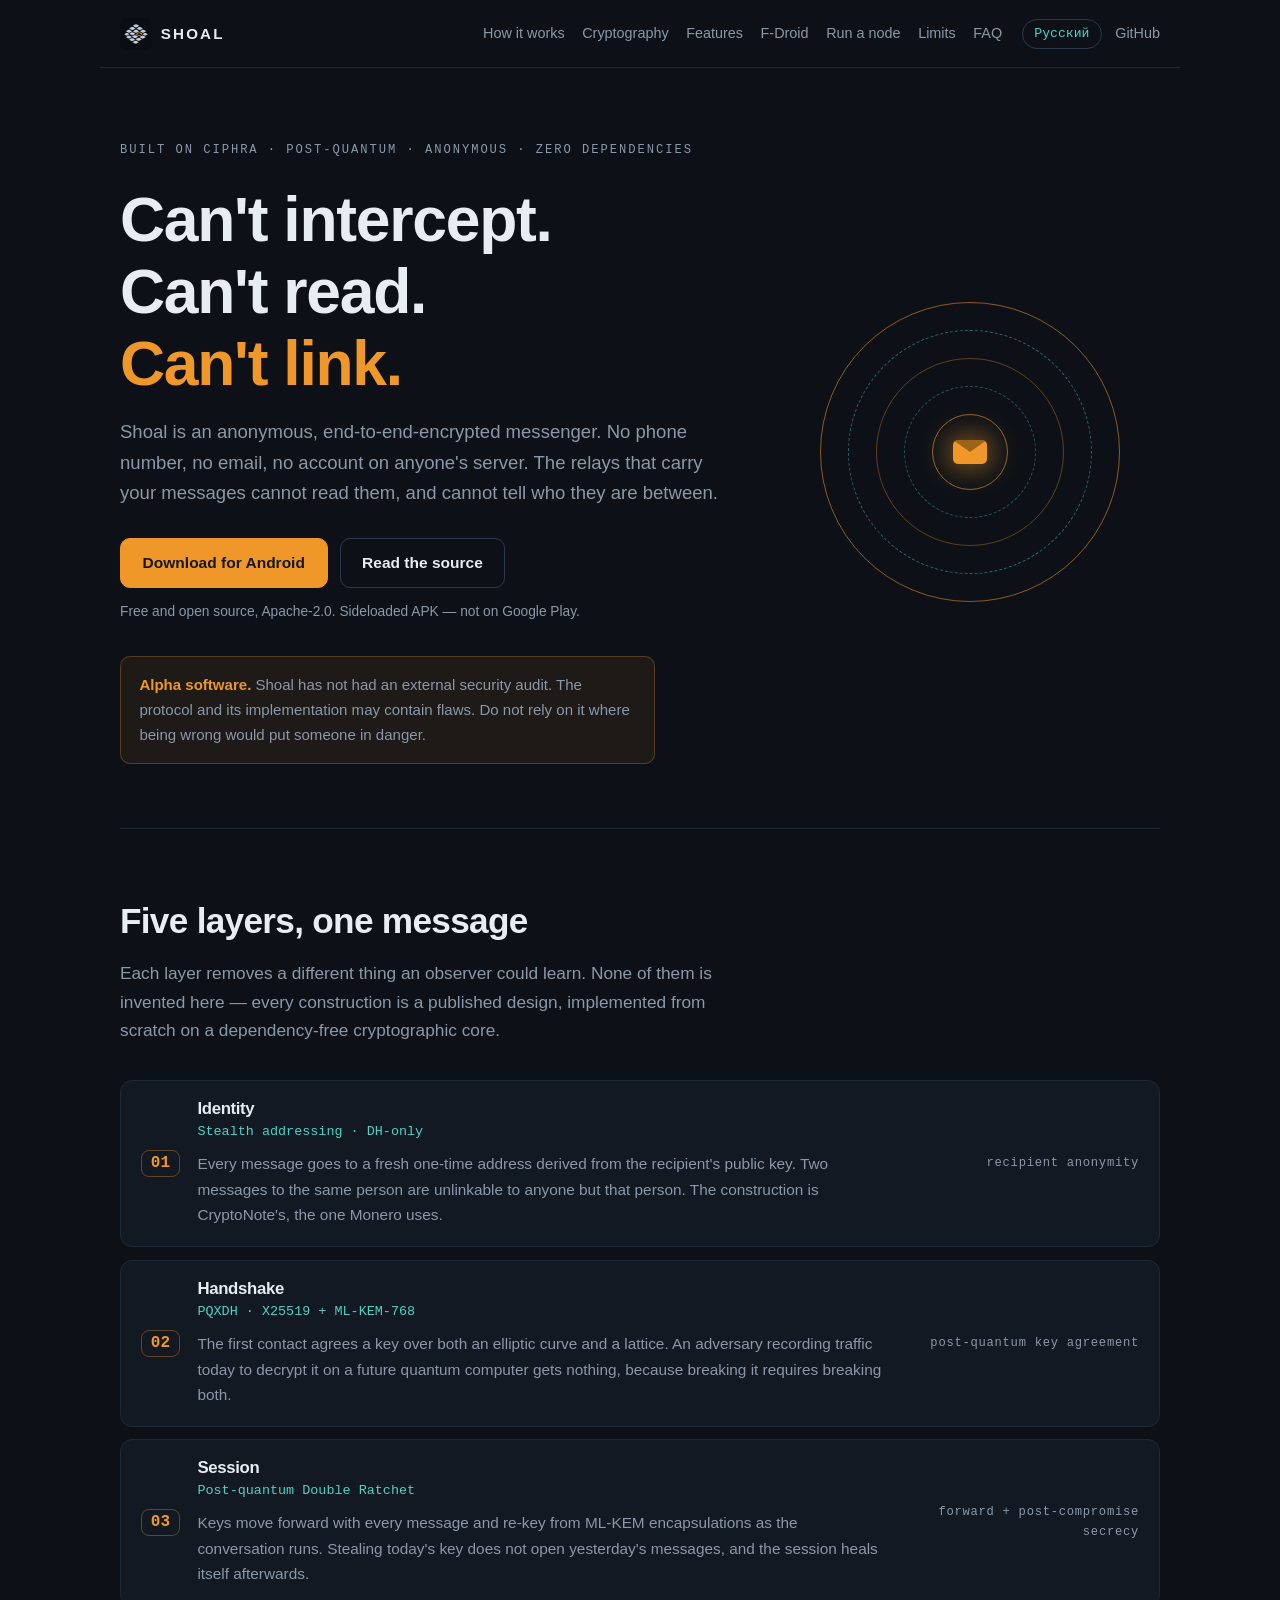
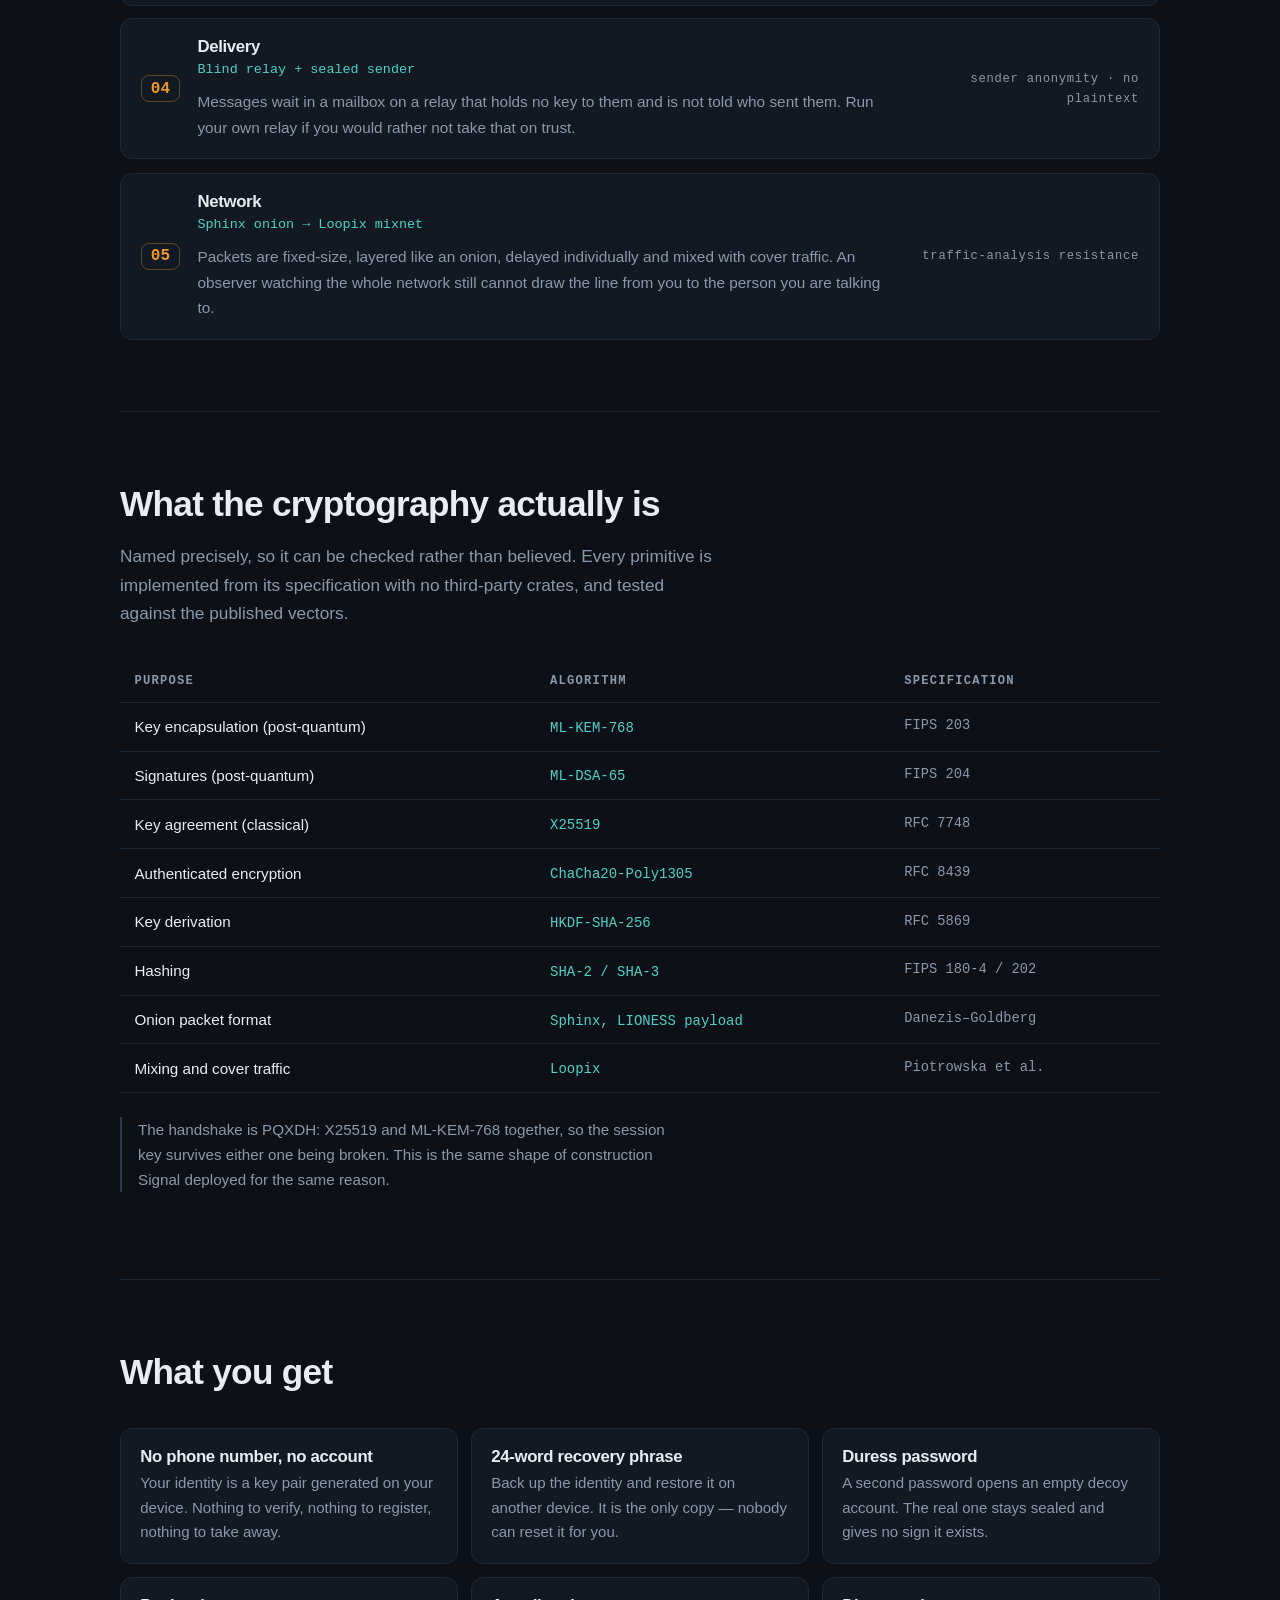
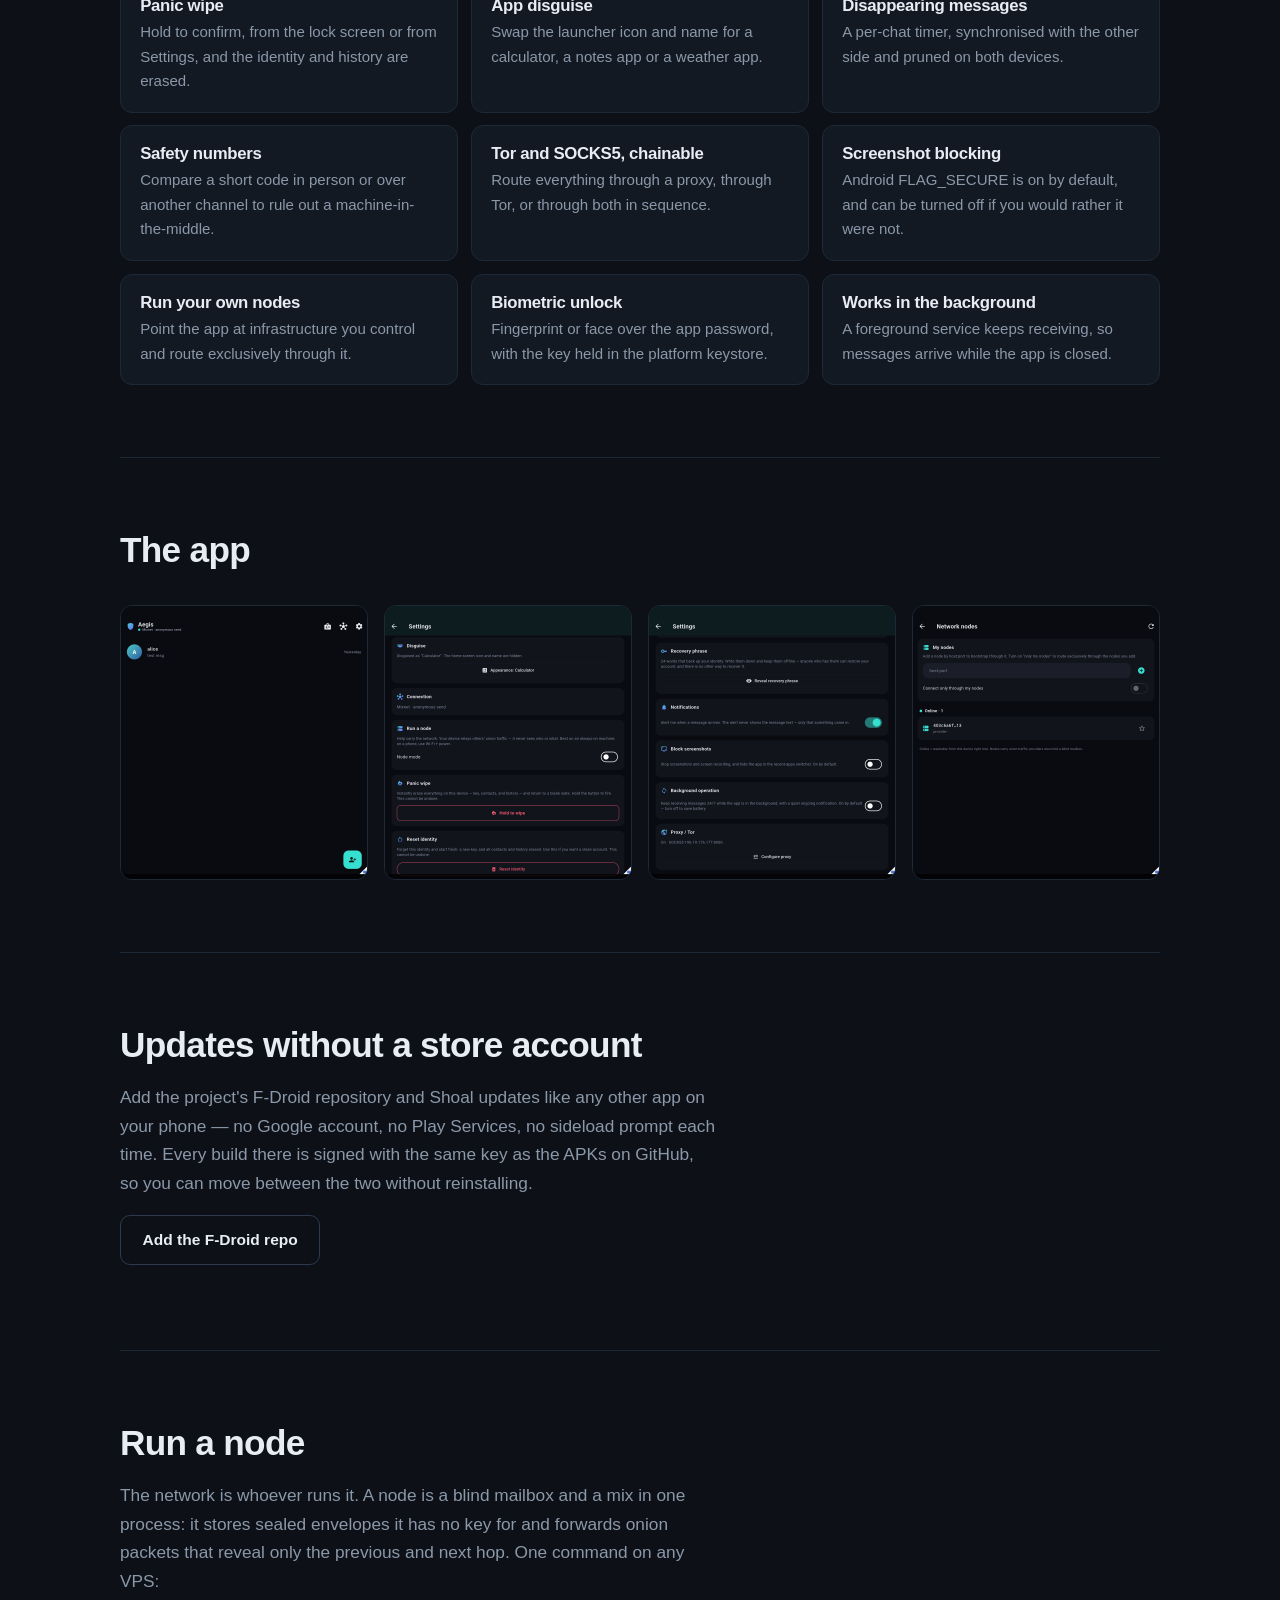
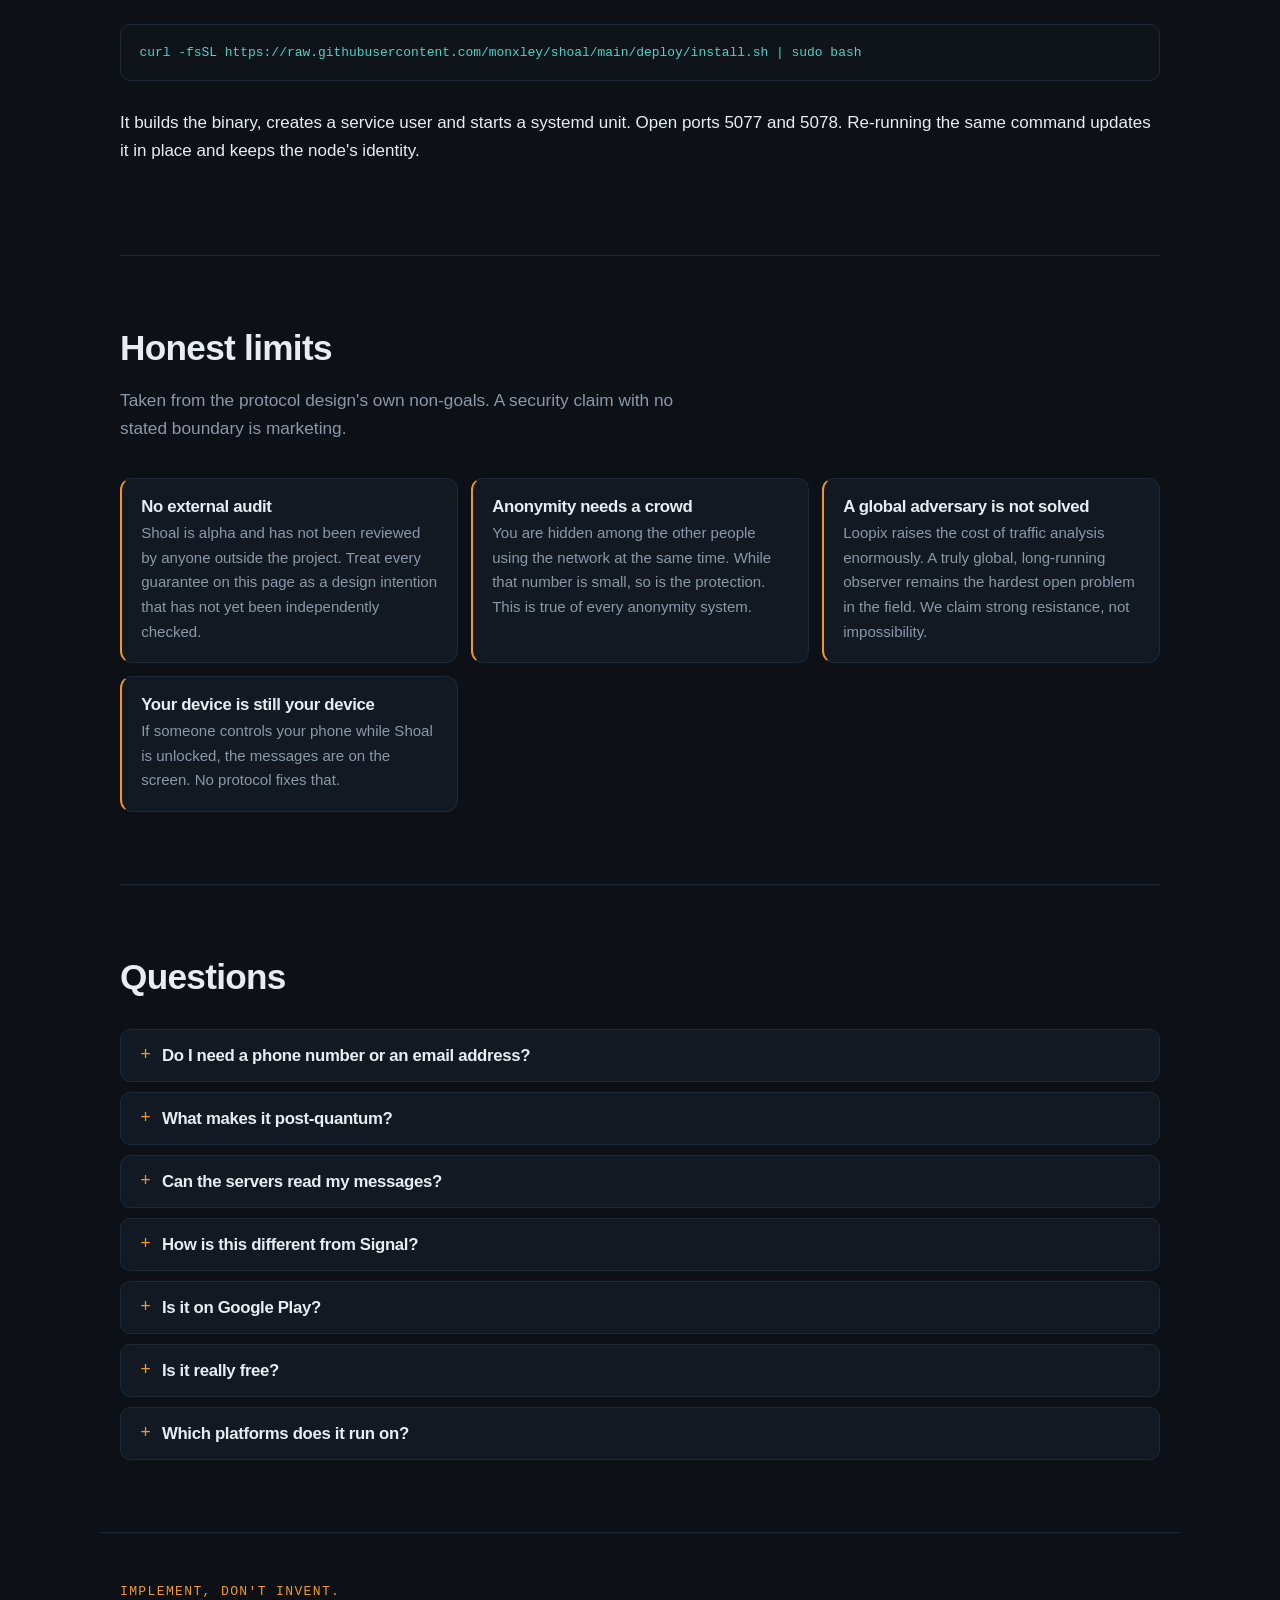
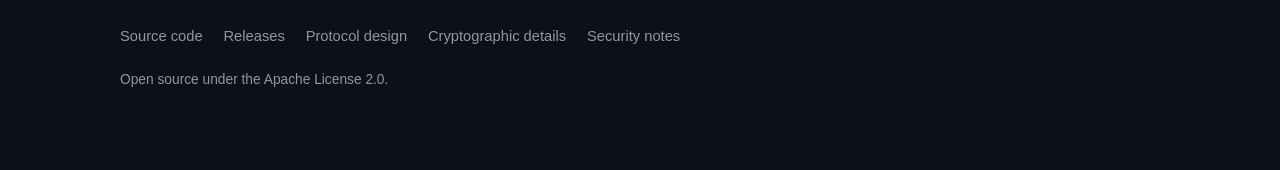
==== commit d6ace40f: "Point everything at monxley/shoal, now that the repository is renamed The repository was monxley/Aeg" ====
--- a/docs/index.html
+++ b/docs/index.html
@@ -8,10 +8,10 @@
 <meta name="keywords" content="anonymous messenger, post-quantum messenger, encrypted messenger without phone number, metadata resistant messaging, mixnet, open source messenger, Sphinx onion routing, ML-KEM, Double Ratchet">
 <meta name="robots" content="index, follow, max-image-preview:large">
 <meta name="theme-color" content="#0a0d12">
-<link rel="canonical" href="https://monxley.github.io/Aegis/">
-<link rel="alternate" hreflang="en" href="https://monxley.github.io/Aegis/">
-<link rel="alternate" hreflang="ru" href="https://monxley.github.io/Aegis/ru/">
-<link rel="alternate" hreflang="x-default" href="https://monxley.github.io/Aegis/">
+<link rel="canonical" href="https://monxley.github.io/shoal/">
+<link rel="alternate" hreflang="en" href="https://monxley.github.io/shoal/">
+<link rel="alternate" hreflang="ru" href="https://monxley.github.io/shoal/ru/">
+<link rel="alternate" hreflang="x-default" href="https://monxley.github.io/shoal/">
 <link rel="icon" href="assets/icon.png" type="image/png">
 <link rel="apple-touch-icon" href="assets/icon.png">
 <link rel="stylesheet" href="assets/site.css">
@@ -19,8 +19,8 @@
 <meta property="og:site_name" content="Shoal">
 <meta property="og:title" content="Shoal — anonymous post-quantum encrypted messenger">
 <meta property="og:description" content="Open-source messenger with no phone number and no account. Post-quantum end-to-end encryption and a Sphinx/Loopix mixnet hide what you say and who you say it to.">
-<meta property="og:url" content="https://monxley.github.io/Aegis/">
-<meta property="og:image" content="https://monxley.github.io/Aegis/brand/og.png">
+<meta property="og:url" content="https://monxley.github.io/shoal/">
+<meta property="og:image" content="https://monxley.github.io/shoal/brand/og.png">
 <meta property="og:image:width" content="1200">
 <meta property="og:image:height" content="630">
 <meta property="og:image:alt" content="Shoal — post-quantum private messenger">
@@ -29,22 +29,22 @@
 <meta name="twitter:card" content="summary_large_image">
 <meta name="twitter:title" content="Shoal — anonymous post-quantum encrypted messenger">
 <meta name="twitter:description" content="Open-source messenger with no phone number and no account. Post-quantum end-to-end encryption and a Sphinx/Loopix mixnet hide what you say and who you say it to.">
-<meta name="twitter:image" content="https://monxley.github.io/Aegis/brand/og.png">
-<script type="application/ld+json">{"@context":"https://schema.org","@graph":[{"@type":"SoftwareApplication","name":"Shoal","applicationCategory":"CommunicationApplication","operatingSystem":"Android","url":"https://monxley.github.io/Aegis/","inLanguage":"en","description":"Open-source messenger with no phone number and no account. Post-quantum end-to-end encryption and a Sphinx/Loopix mixnet hide what you say and who you say it to.","license":"https://www.apache.org/licenses/LICENSE-2.0","isAccessibleForFree":true,"offers":{"@type":"Offer","price":"0","priceCurrency":"USD"},"downloadUrl":"https://github.com/monxley/Aegis/releases","softwareHelp":"https://github.com/monxley/Aegis/blob/main/SHOAL_PROTOCOL.md","codeRepository":"https://github.com/monxley/Aegis"},{"@type":"FAQPage","inLanguage":"en","mainEntity":[{"@type":"Question","name":"Do I need a phone number or an email address?","acceptedAnswer":{"@type":"Answer","text":"No. Your identity is a key pair generated on your device the first time you open the app. There is no registration step and no account on anyone's server."}},{"@type":"Question","name":"What makes it post-quantum?","acceptedAnswer":{"@type":"Answer","text":"The handshake agrees a key using both X25519 and ML-KEM-768 (FIPS 203), and the session re-keys from further ML-KEM encapsulations as it runs. An adversary storing traffic now to decrypt later with a quantum computer would have to break the lattice scheme as well as the curve."}},{"@type":"Question","name":"Can the servers read my messages?","acceptedAnswer":{"@type":"Answer","text":"No. A relay stores sealed envelopes it holds no key for, and is not told who sent them. It also cannot tell which envelopes belong to the same recipient, because every message goes to a fresh one-time address."}},{"@type":"Question","name":"How is this different from Signal?","acceptedAnswer":{"@type":"Answer","text":"Signal encrypts message content extremely well but requires a phone number and runs on its own servers. Shoal has no phone number and no central identity, and routes traffic through a Sphinx/Loopix mixnet so that who-talks-to-whom is protected too, not only what was said."}},{"@type":"Question","name":"Is it on Google Play?","acceptedAnswer":{"@type":"Answer","text":"No. The APK is published on GitHub Releases with its SHA-256, and you install it yourself. Every release is signed with the same key — if the certificate fingerprint changes, the APK did not come from this project."}},{"@type":"Question","name":"Is it really free?","acceptedAnswer":{"@type":"Answer","text":"Yes. Apache-2.0, no accounts, no payments, no telemetry, no advertising. You can read every line and build it yourself."}},{"@type":"Question","name":"Which platforms does it run on?","acceptedAnswer":{"@type":"Answer","text":"Android today. The core is Rust and the interface is Flutter, so other platforms are possible; only Android is built and tested right now."}}]}]}</script>
+<meta name="twitter:image" content="https://monxley.github.io/shoal/brand/og.png">
+<script type="application/ld+json">{"@context":"https://schema.org","@graph":[{"@type":"SoftwareApplication","name":"Shoal","applicationCategory":"CommunicationApplication","operatingSystem":"Android","url":"https://monxley.github.io/shoal/","inLanguage":"en","description":"Open-source messenger with no phone number and no account. Post-quantum end-to-end encryption and a Sphinx/Loopix mixnet hide what you say and who you say it to.","license":"https://www.apache.org/licenses/LICENSE-2.0","isAccessibleForFree":true,"offers":{"@type":"Offer","price":"0","priceCurrency":"USD"},"downloadUrl":"https://github.com/monxley/shoal/releases","softwareHelp":"https://github.com/monxley/shoal/blob/main/SHOAL_PROTOCOL.md","codeRepository":"https://github.com/monxley/shoal"},{"@type":"FAQPage","inLanguage":"en","mainEntity":[{"@type":"Question","name":"Do I need a phone number or an email address?","acceptedAnswer":{"@type":"Answer","text":"No. Your identity is a key pair generated on your device the first time you open the app. There is no registration step and no account on anyone's server."}},{"@type":"Question","name":"What makes it post-quantum?","acceptedAnswer":{"@type":"Answer","text":"The handshake agrees a key using both X25519 and ML-KEM-768 (FIPS 203), and the session re-keys from further ML-KEM encapsulations as it runs. An adversary storing traffic now to decrypt later with a quantum computer would have to break the lattice scheme as well as the curve."}},{"@type":"Question","name":"Can the servers read my messages?","acceptedAnswer":{"@type":"Answer","text":"No. A relay stores sealed envelopes it holds no key for, and is not told who sent them. It also cannot tell which envelopes belong to the same recipient, because every message goes to a fresh one-time address."}},{"@type":"Question","name":"How is this different from Signal?","acceptedAnswer":{"@type":"Answer","text":"Signal encrypts message content extremely well but requires a phone number and runs on its own servers. Shoal has no phone number and no central identity, and routes traffic through a Sphinx/Loopix mixnet so that who-talks-to-whom is protected too, not only what was said."}},{"@type":"Question","name":"Is it on Google Play?","acceptedAnswer":{"@type":"Answer","text":"No. The APK is published on GitHub Releases with its SHA-256, and you install it yourself. Every release is signed with the same key — if the certificate fingerprint changes, the APK did not come from this project."}},{"@type":"Question","name":"Is it really free?","acceptedAnswer":{"@type":"Answer","text":"Yes. Apache-2.0, no accounts, no payments, no telemetry, no advertising. You can read every line and build it yourself."}},{"@type":"Question","name":"Which platforms does it run on?","acceptedAnswer":{"@type":"Answer","text":"Android today. The core is Rust and the interface is Flutter, so other platforms are possible; only Android is built and tested right now."}}]}]}</script>
 </head>
 <body>
 <a class="skip" href="#main">Skip to content</a>
 
 <header class="site">
-  <a class="brand" href="https://monxley.github.io/Aegis/">
+  <a class="brand" href="https://monxley.github.io/shoal/">
     <img src="assets/icon.png" alt="" width="32" height="32">
     <span>Shoal</span>
   </a>
   <nav aria-label="Five layers, one message"><a href="#how">How it works</a><a href="#crypto">Cryptography</a><a href="#features">Features</a><a href="#fdroid">F-Droid</a><a href="#node">Run a node</a><a href="#limits">Limits</a><a href="#faq">FAQ</a></nav>
   <div class="head-actions">
-    <a class="lang" href="https://monxley.github.io/Aegis/ru/" hreflang="ru" lang="ru"
+    <a class="lang" href="https://monxley.github.io/shoal/ru/" hreflang="ru" lang="ru"
        title="Read this page in Russian">Русский</a>
-    <a class="ghost" href="https://github.com/monxley/Aegis" rel="noopener">GitHub</a>
+    <a class="ghost" href="https://github.com/monxley/shoal" rel="noopener">GitHub</a>
   </div>
 </header>
 
@@ -57,8 +57,8 @@
     <span class="accent">Can&#x27;t link.</span></h1>
   <p class="lead">Shoal is an anonymous, end-to-end-encrypted messenger. No phone number, no email, no account on anyone&#x27;s server. The relays that carry your messages cannot read them, and cannot tell who they are between.</p>
   <p class="cta">
-    <a class="btn primary" href="https://github.com/monxley/Aegis/releases/latest" rel="noopener">Download for Android</a>
-    <a class="btn" href="https://github.com/monxley/Aegis" rel="noopener">Read the source</a>
+    <a class="btn primary" href="https://github.com/monxley/shoal/releases/latest" rel="noopener">Download for Android</a>
+    <a class="btn" href="https://github.com/monxley/shoal" rel="noopener">Read the source</a>
   </p>
   <p class="fine">Free and open source, Apache-2.0. Sideloaded APK — not on Google Play.</p>
   <aside class="alpha">
@@ -113,7 +113,7 @@
 <section id="node">
   <h2>Run a node</h2>
   <p class="lead">The network is whoever runs it. A node is a blind mailbox and a mix in one process: it stores sealed envelopes it has no key for and forwards onion packets that reveal only the previous and next hop. One command on any VPS:</p>
-  <pre><code>curl -fsSL https://raw.githubusercontent.com/monxley/Aegis/main/deploy/install.sh | sudo bash</code></pre>
+  <pre><code>curl -fsSL https://raw.githubusercontent.com/monxley/shoal/main/deploy/install.sh | sudo bash</code></pre>
   <p>It builds the binary, creates a service user and starts a systemd unit. Open ports 5077 and 5078. Re-running the same command updates it in place and keeps the node&#x27;s identity.</p>
 </section>
 
@@ -132,7 +132,7 @@
 
 <footer class="site">
   <p class="tagline">Implement, don&#x27;t invent.</p>
-  <ul class="flinks"><li><a href="https://github.com/monxley/Aegis">Source code</a></li><li><a href="https://github.com/monxley/Aegis/releases">Releases</a></li><li><a href="https://github.com/monxley/Aegis/blob/main/SHOAL_PROTOCOL.md">Protocol design</a></li><li><a href="https://github.com/monxley/Aegis/blob/main/docs/CRYPTO_MATH.md">Cryptographic details</a></li><li><a href="https://github.com/monxley/Aegis/blob/main/SECURITY_AUDIT.md">Security notes</a></li></ul>
+  <ul class="flinks"><li><a href="https://github.com/monxley/shoal">Source code</a></li><li><a href="https://github.com/monxley/shoal/releases">Releases</a></li><li><a href="https://github.com/monxley/shoal/blob/main/SHOAL_PROTOCOL.md">Protocol design</a></li><li><a href="https://github.com/monxley/shoal/blob/main/docs/CRYPTO_MATH.md">Cryptographic details</a></li><li><a href="https://github.com/monxley/shoal/blob/main/SECURITY_AUDIT.md">Security notes</a></li></ul>
   <p class="fine">Open source under the Apache License 2.0.</p>
 </footer>
 </body>
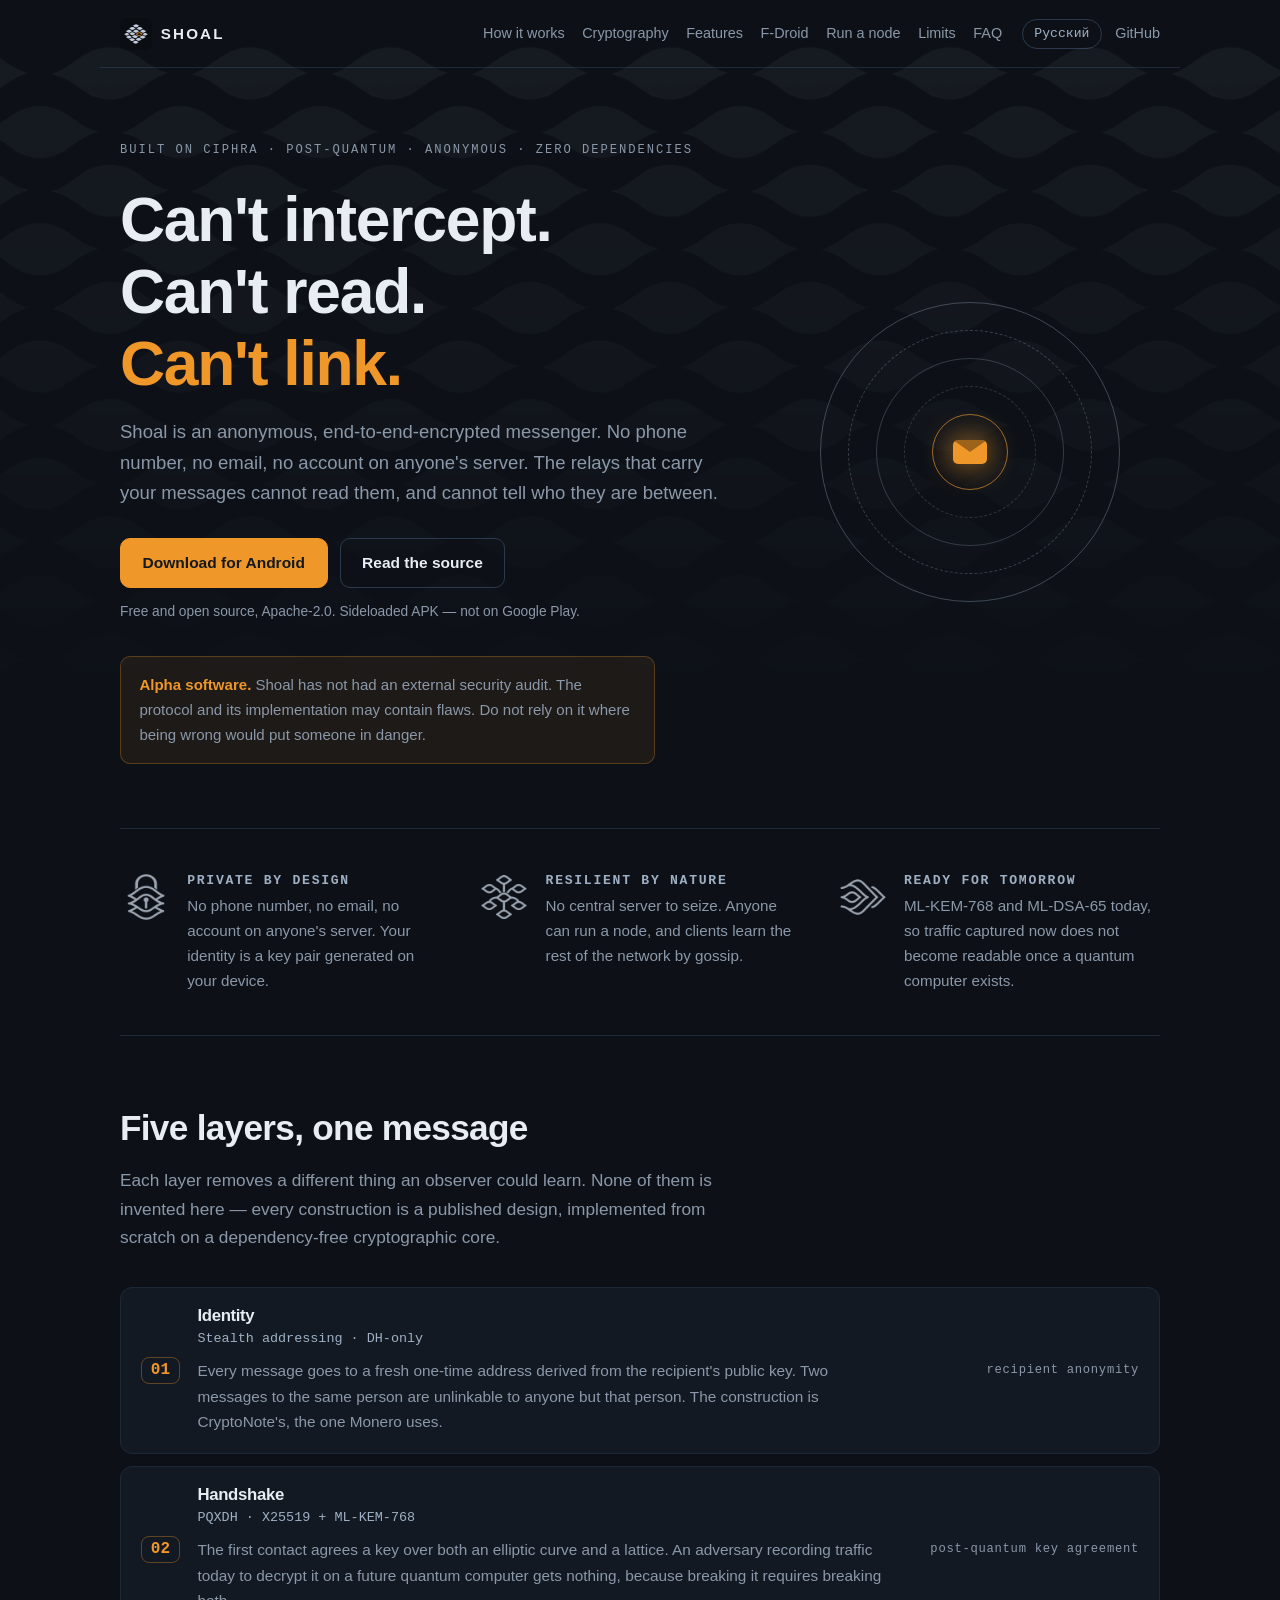
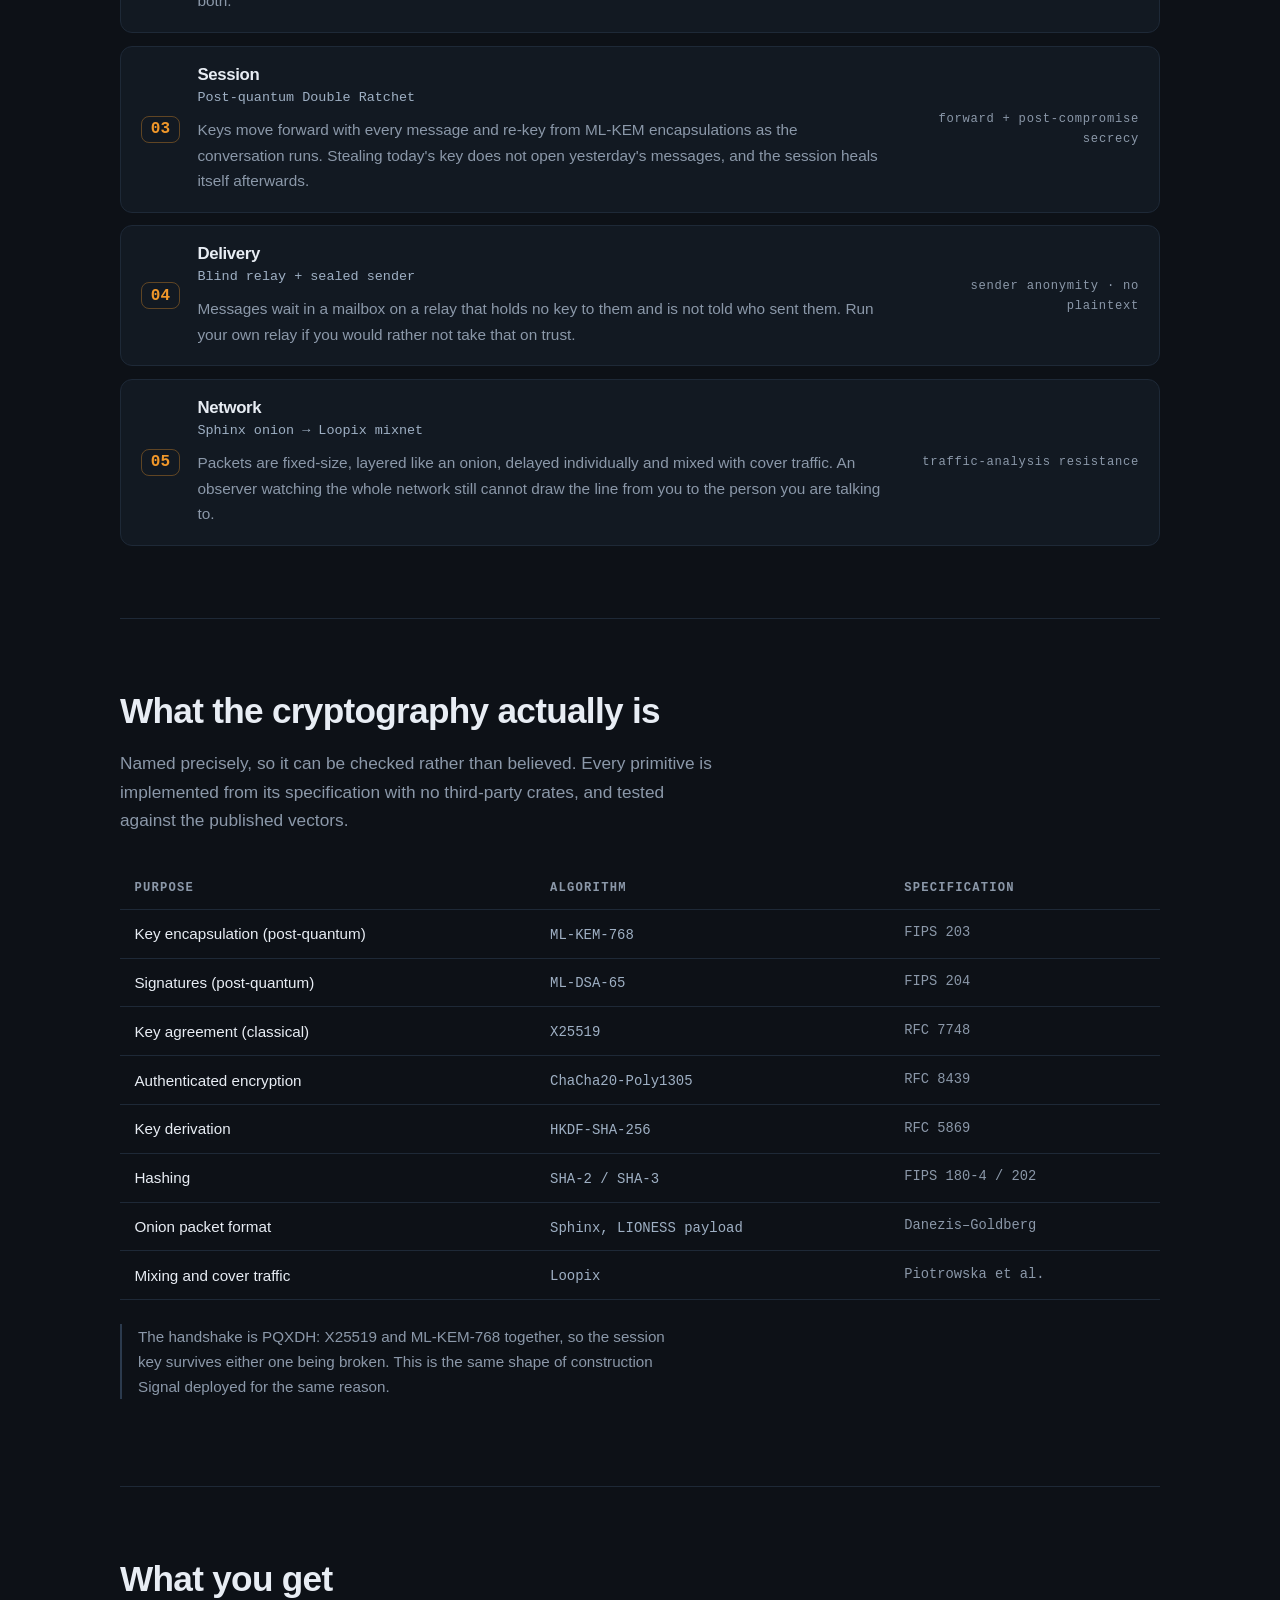
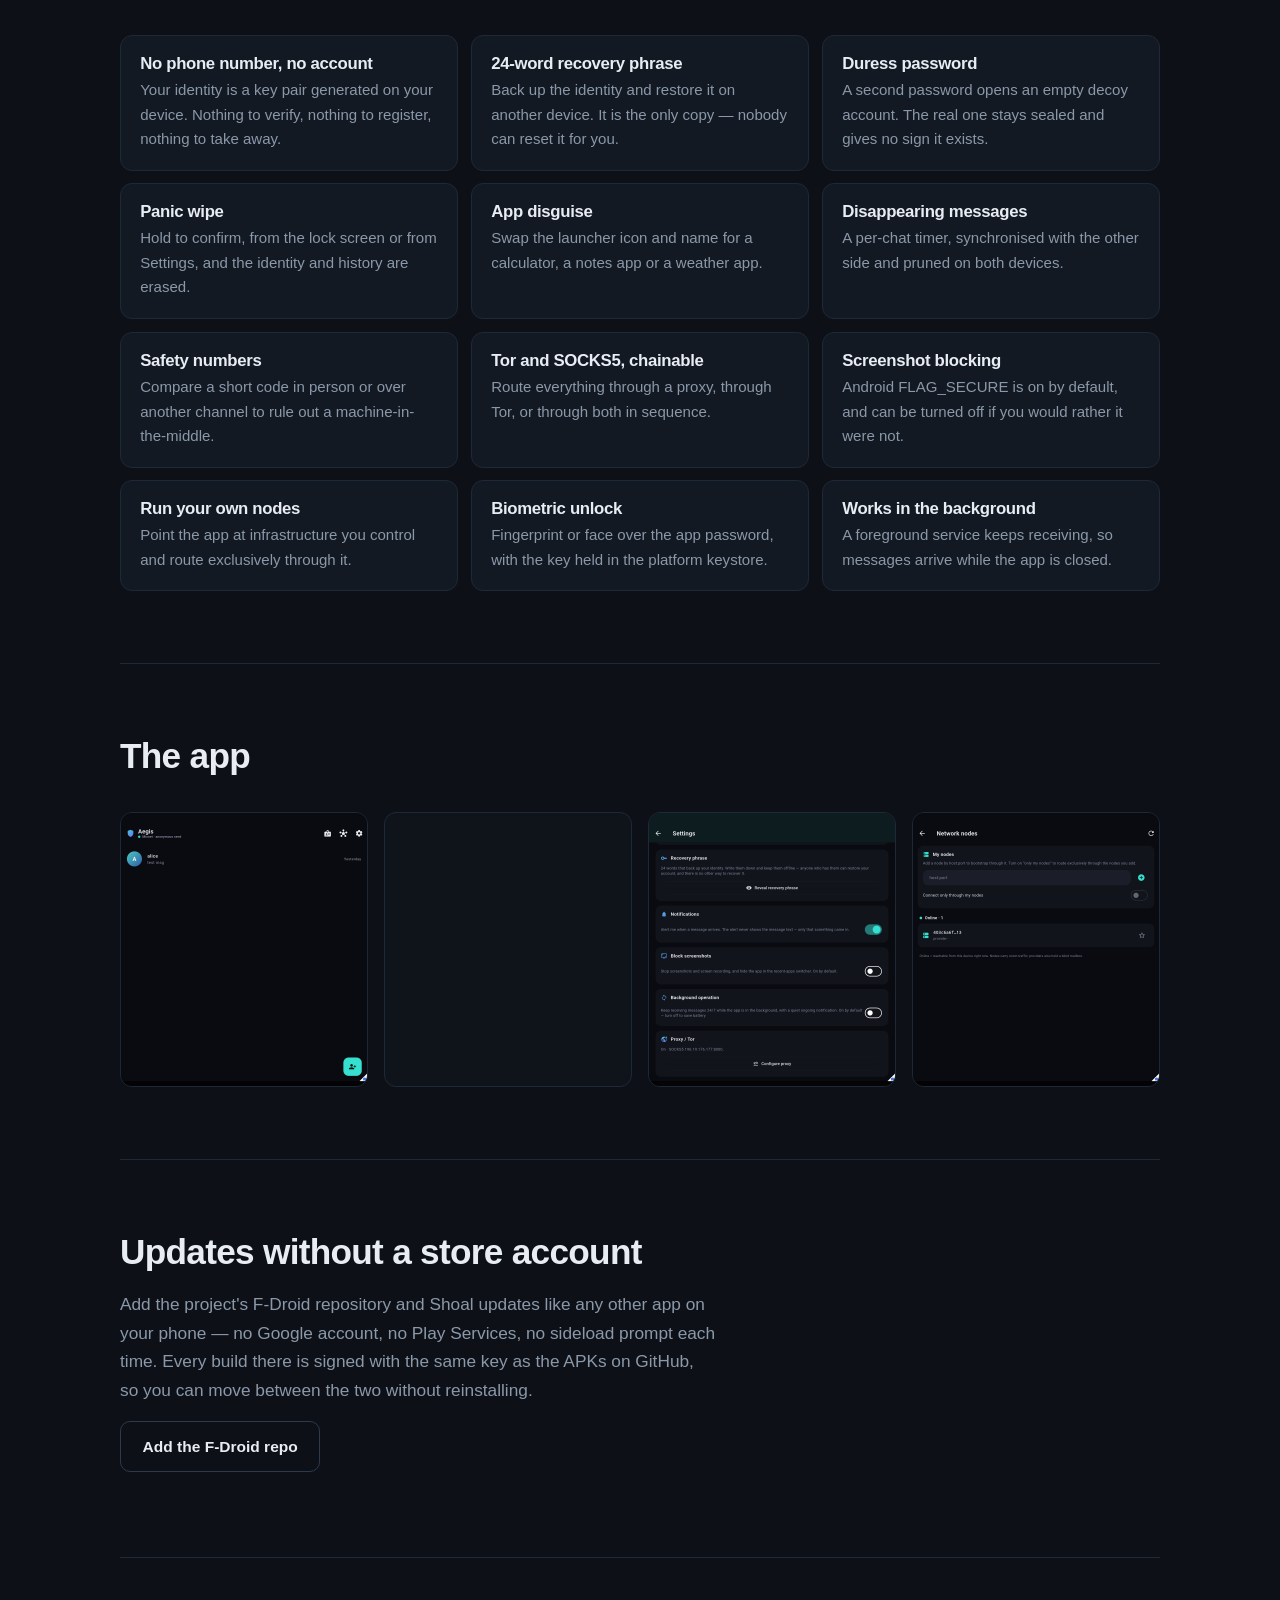
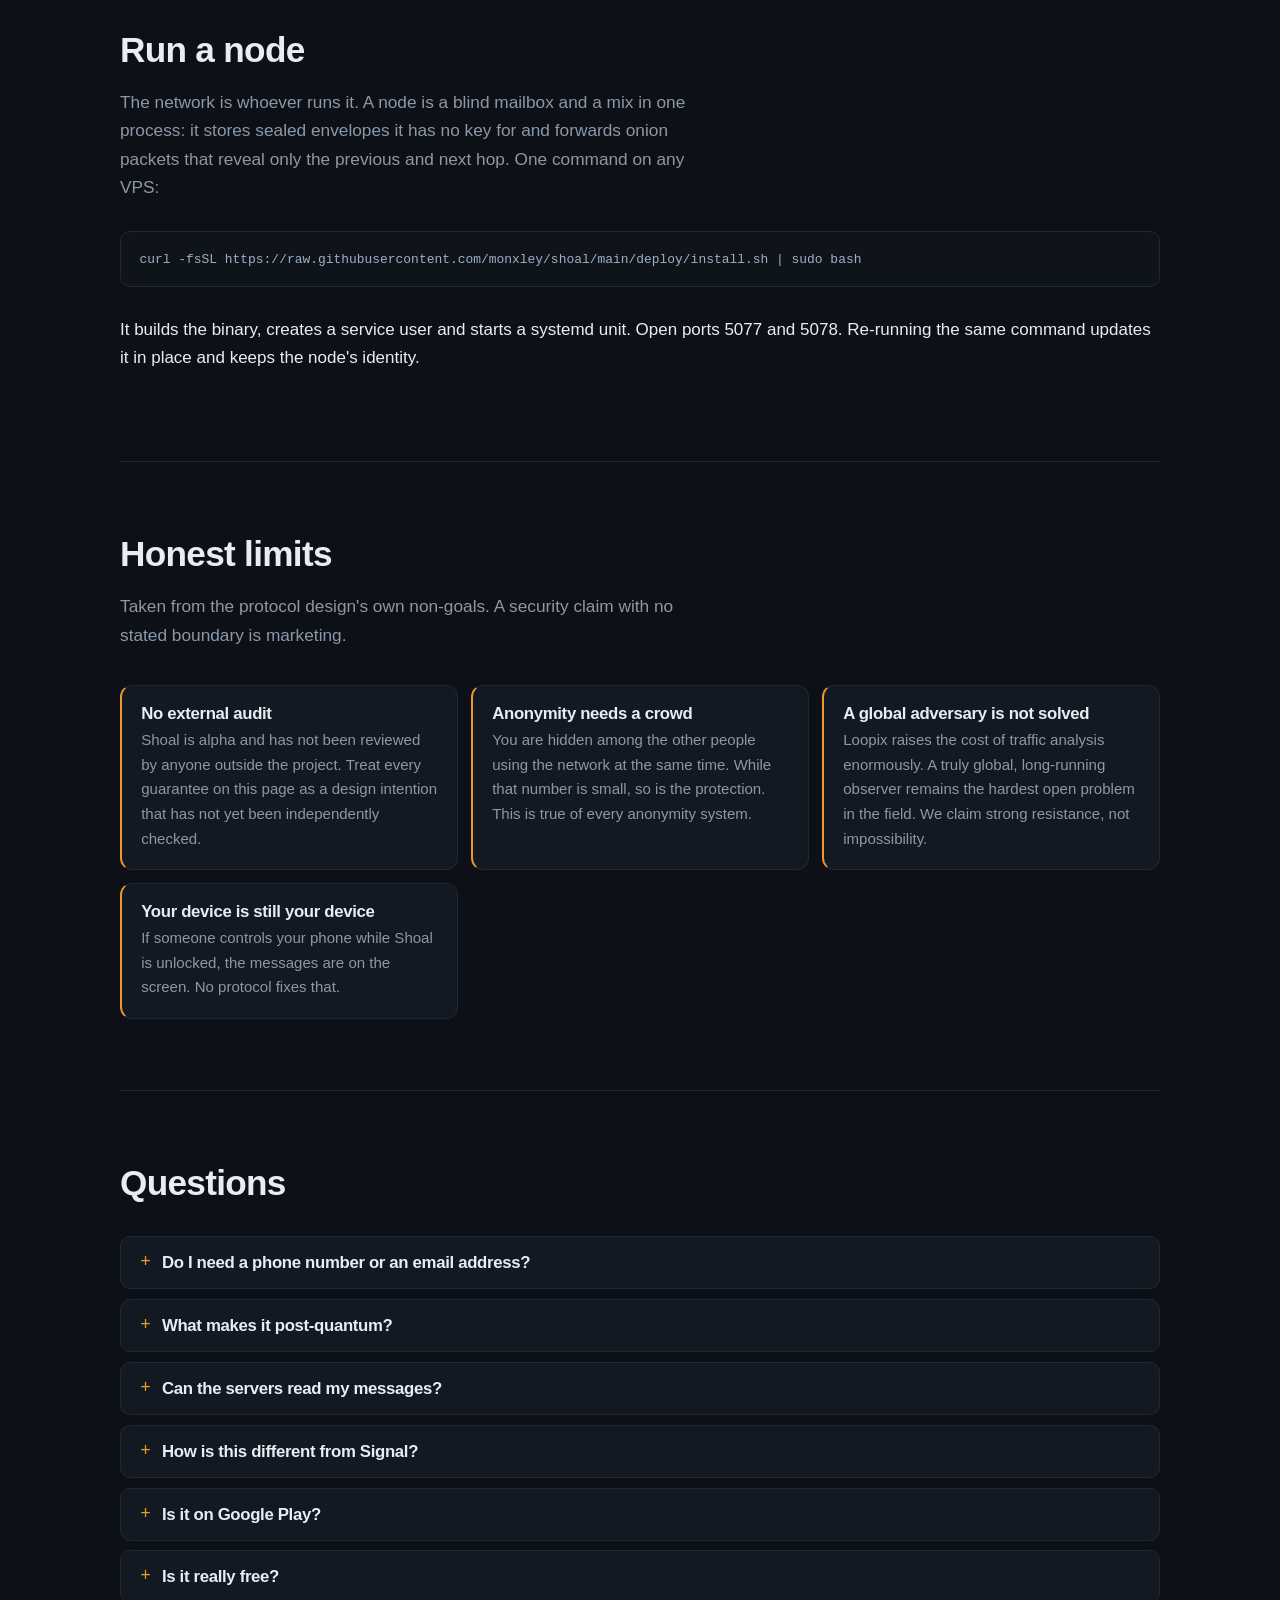
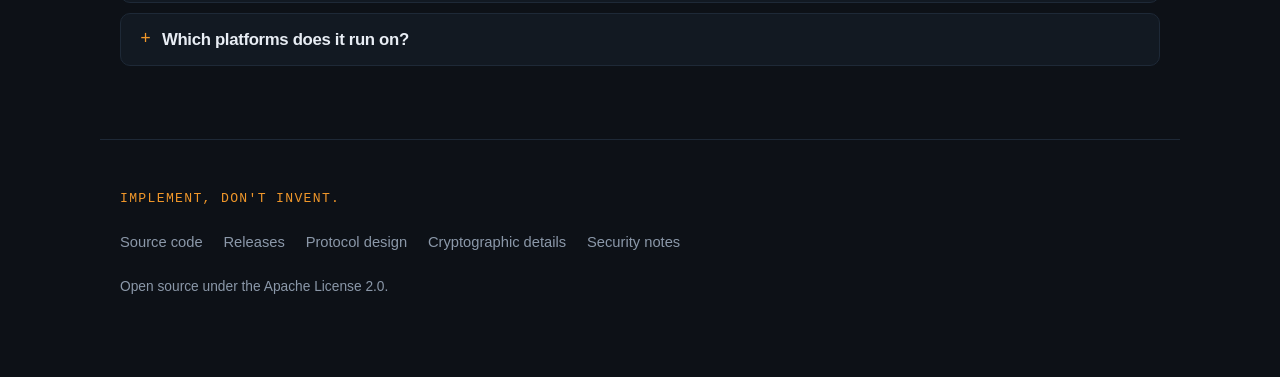
==== commit 759c4071: "Put the site and the README on the Shoal design code The rename reached the words but not the design" ====
--- a/docs/index.html
+++ b/docs/index.html
@@ -74,6 +74,10 @@
  </div>
 </section>
 
+<section class="pillars">
+  <ul><li><img src="assets/glyphs/lock.png" alt="" width="52" height="52" loading="lazy" decoding="async"><div><h3>Private by design</h3><p>No phone number, no email, no account on anyone&#x27;s server. Your identity is a key pair generated on your device.</p></div></li><li><img src="assets/glyphs/broadcast.png" alt="" width="52" height="52" loading="lazy" decoding="async"><div><h3>Resilient by nature</h3><p>No central server to seize. Anyone can run a node, and clients learn the rest of the network by gossip.</p></div></li><li><img src="assets/glyphs/chevrons.png" alt="" width="52" height="52" loading="lazy" decoding="async"><div><h3>Ready for tomorrow</h3><p>ML-KEM-768 and ML-DSA-65 today, so traffic captured now does not become readable once a quantum computer exists.</p></div></li></ul>
+</section>
+
 <section id="how">
   <h2>Five layers, one message</h2>
   <p class="lead">Each layer removes a different thing an observer could learn. None of them is invented here — every construction is a published design, implemented from scratch on a dependency-free cryptographic core.</p>
--- a/docs/assets/site.css
+++ b/docs/assets/site.css
@@ -1,7 +1,11 @@
 /* Shoal site.
  *
- * Palette taken from the brand hero (docs/screenshots/hero.jpg): near-black
- * navy, amber accent, steel text, monospace for anything technical.
+ * Palette taken from the brand key visual: near-black navy ground, a steel
+ * shoal, and amber for the one fish that is not part of it.
+ *
+ * That split is the whole palette rule. Silver is "the many" -- body copy,
+ * code, anything technical -- and amber is "the one", so it marks exactly one
+ * thing per view and nothing else. An accent used twice stops being an accent.
  *
  * No web fonts, no JavaScript, no third-party anything. Partly because it is
  * the fastest a page can be -- Core Web Vitals are a ranking signal and an
@@ -18,7 +22,8 @@
   --muted: #8b98a9;
   --accent: #f0972a;
   --accent-soft: #ffb35c;
-  --teal: #4fd1c5;
+  --steel: #9fb0c4;
+  --steel-dim: #8391a4;
   --mono: ui-monospace, SFMono-Regular, "SF Mono", Menlo, Consolas,
     "Liberation Mono", monospace;
   --sans: -apple-system, BlinkMacSystemFont, "Segoe UI", Roboto, Inter,
@@ -91,10 +96,10 @@
 header.site nav a:hover, .head-actions a:hover { color: var(--text); }
 .head-actions { display: flex; gap: .85rem; align-items: center; }
 .head-actions .lang {
-  color: var(--teal); font-family: var(--mono); font-size: .82rem;
+  color: var(--steel); font-family: var(--mono); font-size: .82rem;
   border: 1px solid var(--line-2); border-radius: 999px; padding: .2rem .7rem;
 }
-.head-actions .lang:hover { border-color: var(--teal); color: var(--teal); }
+.head-actions .lang:hover { border-color: var(--steel); color: var(--steel); }
 
 /* ---------- layout ---------- */
 
@@ -155,7 +160,7 @@
 }
 .layer-body h3 { margin: 0 0 .15rem; }
 .layer-tech {
-  font-family: var(--mono); font-size: .84rem; color: var(--teal);
+  font-family: var(--mono); font-size: .84rem; color: var(--steel);
   margin: 0 0 .5rem;
 }
 .layer-body p:last-child { margin: 0; color: var(--muted); font-size: .96rem; }
@@ -178,7 +183,7 @@
   text-transform: uppercase; color: var(--muted); font-weight: 600;
 }
 tbody th { font-weight: 500; color: var(--text); }
-tbody td:first-of-type code { color: var(--teal); }
+tbody td:first-of-type code { color: var(--steel); }
 tbody td:last-child { color: var(--muted); font-family: var(--mono); font-size: .86rem; }
 
 /* ---------- grids ---------- */
@@ -215,7 +220,7 @@
   border-radius: 10px; padding: 1rem 1.15rem; overflow-x: auto;
   margin: 1.8rem 0; font-size: .88rem; line-height: 1.6;
 }
-pre code { color: var(--teal); white-space: pre; }
+pre code { color: var(--steel); white-space: pre; }
 
 /* ---------- faq ---------- */
 
@@ -273,7 +278,46 @@
    Everything here is switched off wholesale under
    prefers-reduced-motion at the bottom of this block. */
 
-.hero { position: relative; }
+.hero { position: relative; isolation: isolate; }
+
+/* The three pillars of the key visual. A glyph, a heading, a sentence -- and
+ * no amber anywhere, because the hero above already spends the one accent this
+ * view is allowed. */
+.pillars { border-bottom: 1px solid var(--line); padding: 2.6rem 0; }
+.pillars ul {
+  list-style: none; margin: 0; padding: 0;
+  display: grid; gap: 1.6rem 2.2rem;
+  grid-template-columns: 1fr;
+}
+@media (min-width: 760px) { .pillars ul { grid-template-columns: repeat(3, 1fr); } }
+.pillars li { display: flex; gap: .95rem; align-items: flex-start; }
+.pillars img { flex: none; width: 52px; height: 52px; opacity: .8; }
+.pillars h3 {
+  margin: .1rem 0 .35rem; font-size: .82rem; font-family: var(--mono);
+  letter-spacing: .13em; text-transform: uppercase; color: var(--steel);
+  font-weight: 600;
+}
+.pillars p { margin: 0; font-size: .95rem; color: var(--muted); }
+
+
+/* The scale field: the mark's own lattice continued past its diamond, so the
+ * ground and the logo are provably the same shape. It is a 320x268 tile drawn
+ * from one fish of the mark -- 8 KB, and seamless, rather than a photograph.
+ * Kept faint: it is a texture, not a picture, and the hero has to stay
+ * readable on top of it. */
+.hero::before {
+  content: "";
+  position: absolute;
+  inset: -1.5rem -50vw 0;
+  background: url("scales.png") repeat;
+  background-size: 140px auto;
+  opacity: .05;
+  z-index: -1;
+  pointer-events: none;
+  -webkit-mask-image: linear-gradient(180deg, #000, transparent 88%);
+          mask-image: linear-gradient(180deg, #000, transparent 88%);
+}
+@media (prefers-contrast: more) { .hero::before { display: none; } }
 
 @media (min-width: 980px) {
   .hero {
@@ -309,15 +353,20 @@
   border: 1px solid var(--line-2);
   transform-style: preserve-3d;
 }
-.ring.r1 { width: 300px; height: 300px; border-color: rgba(240,151,42,.55);
+/* Five hops, drawn as five rings of the same steel, with amber only at the
+ * centre. The rings used to alternate amber and teal, which read as five
+ * different things; they are five of the same thing, and the one that is not
+ * is the message in the middle. That is the palette rule and the protocol
+ * both. */
+.ring.r1 { width: 300px; height: 300px; border-color: rgba(159,176,196,.34);
            animation: ring-1 22s linear infinite; }
-.ring.r2 { width: 244px; height: 244px; border-color: rgba(79,209,197,.45);
+.ring.r2 { width: 244px; height: 244px; border-color: rgba(159,176,196,.30);
            border-style: dashed; animation: ring-2 27s linear infinite; }
-.ring.r3 { width: 188px; height: 188px; border-color: rgba(240,151,42,.35);
+.ring.r3 { width: 188px; height: 188px; border-color: rgba(159,176,196,.26);
            animation: ring-3 19s linear infinite; }
-.ring.r4 { width: 132px; height: 132px; border-color: rgba(79,209,197,.35);
+.ring.r4 { width: 132px; height: 132px; border-color: rgba(159,176,196,.22);
            border-style: dashed; animation: ring-4 31s linear infinite; }
-.ring.r5 { width: 76px; height: 76px; border-color: rgba(240,151,42,.6);
+.ring.r5 { width: 76px; height: 76px; border-color: rgba(240,151,42,.65);
            animation: ring-5 15s linear infinite; }
 
 /* The message at the centre: the one thing all five layers are around. */
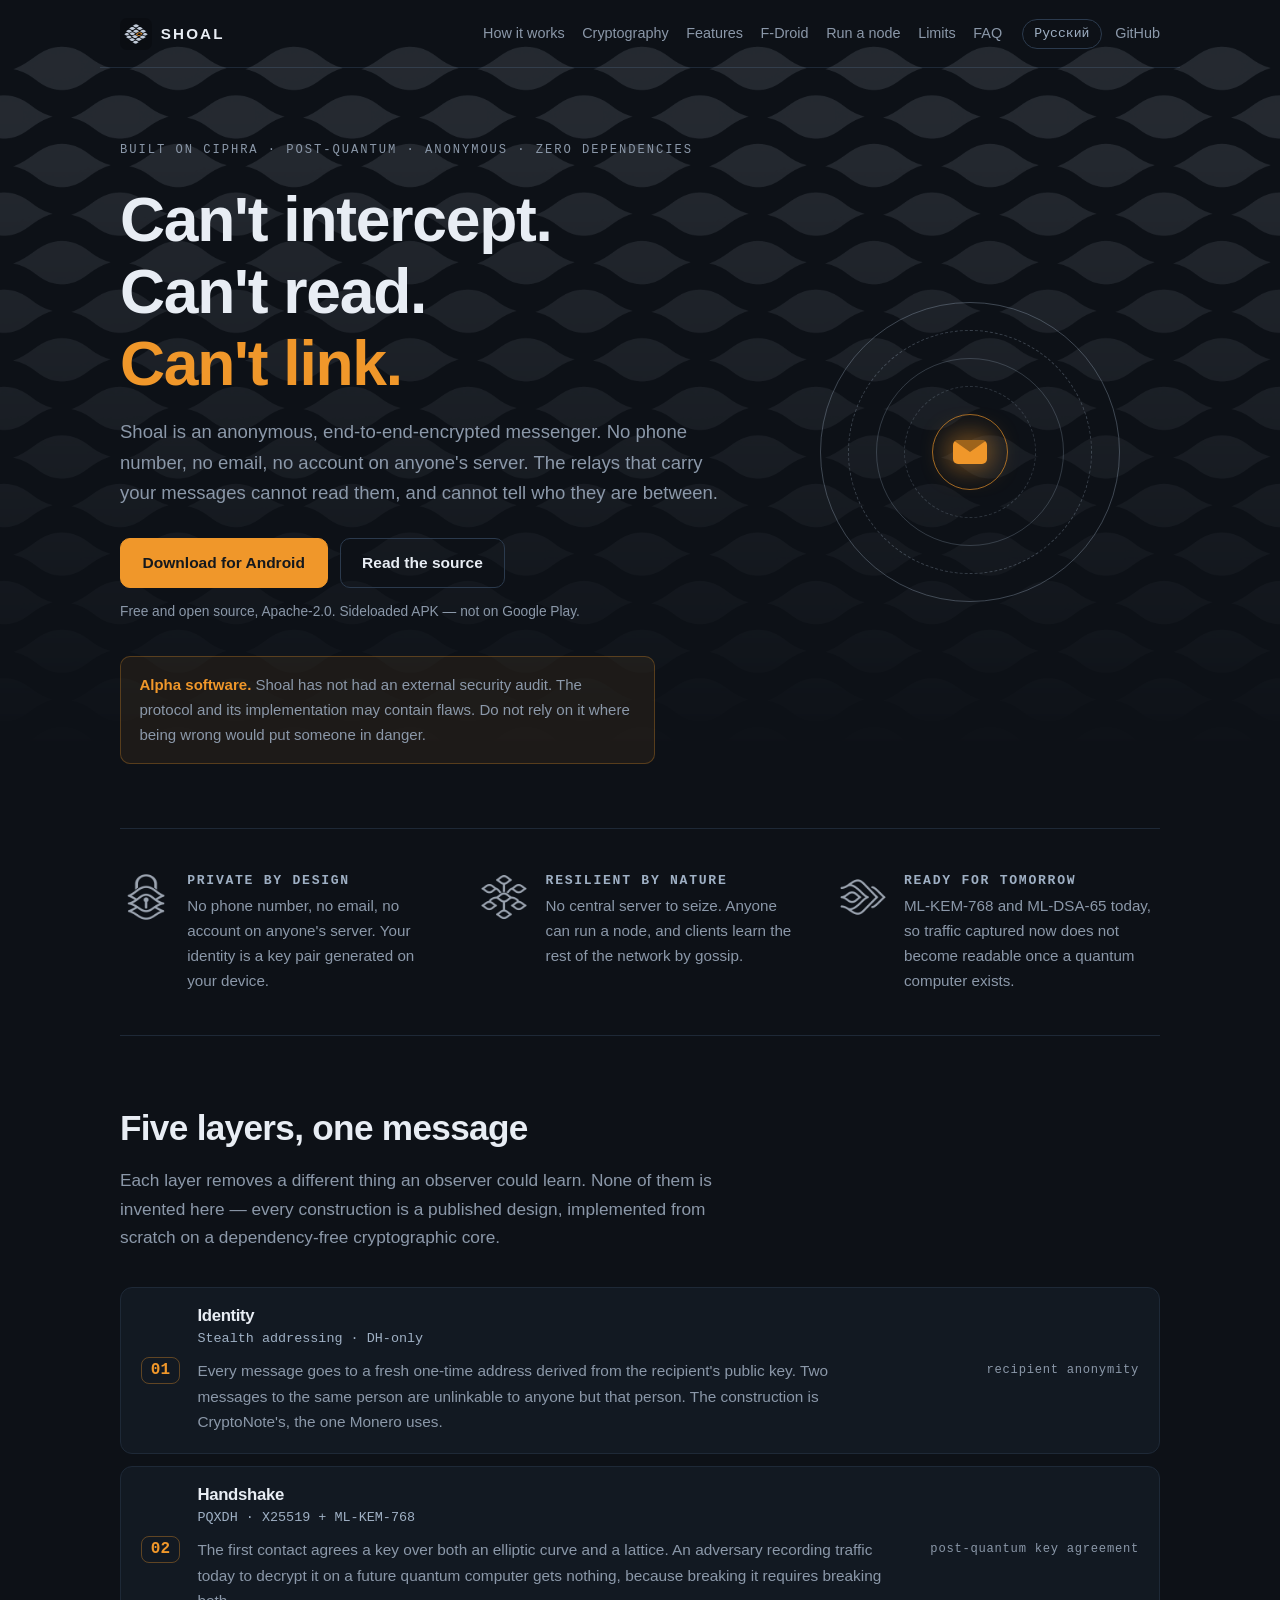
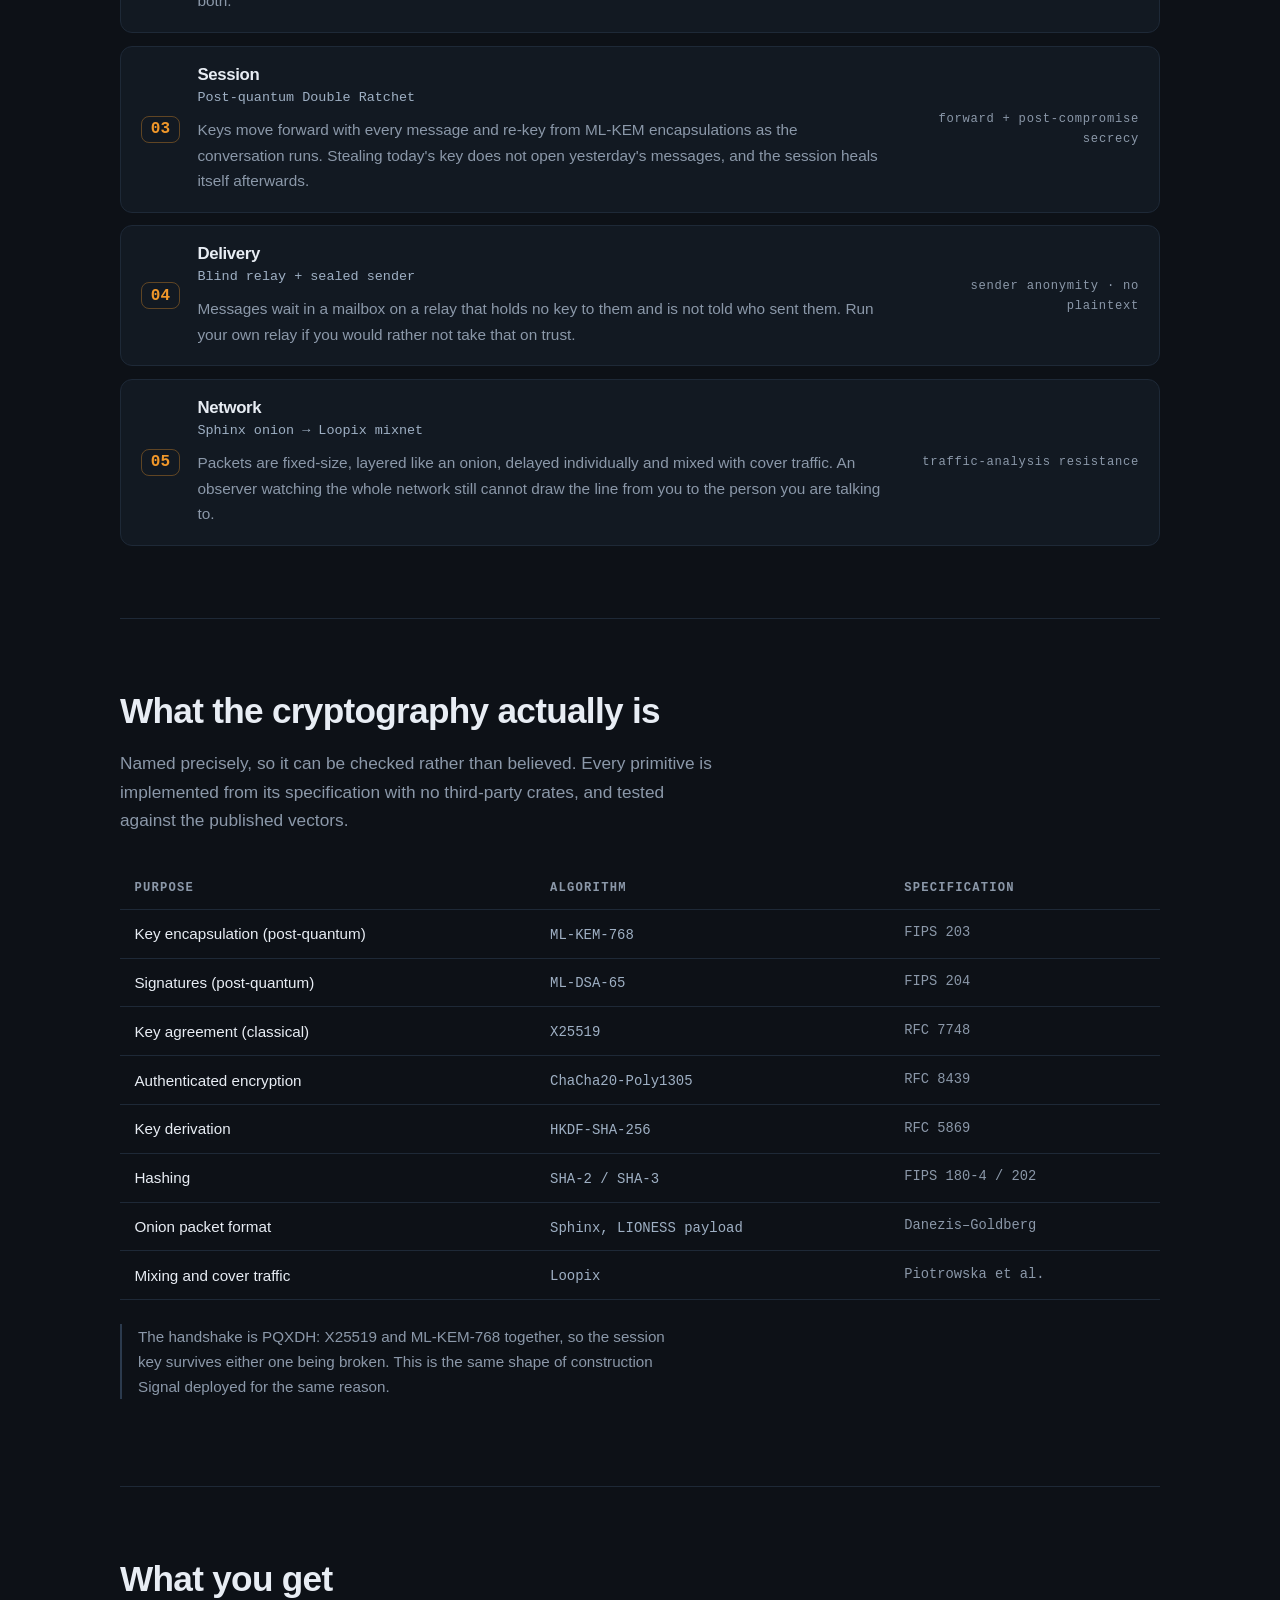
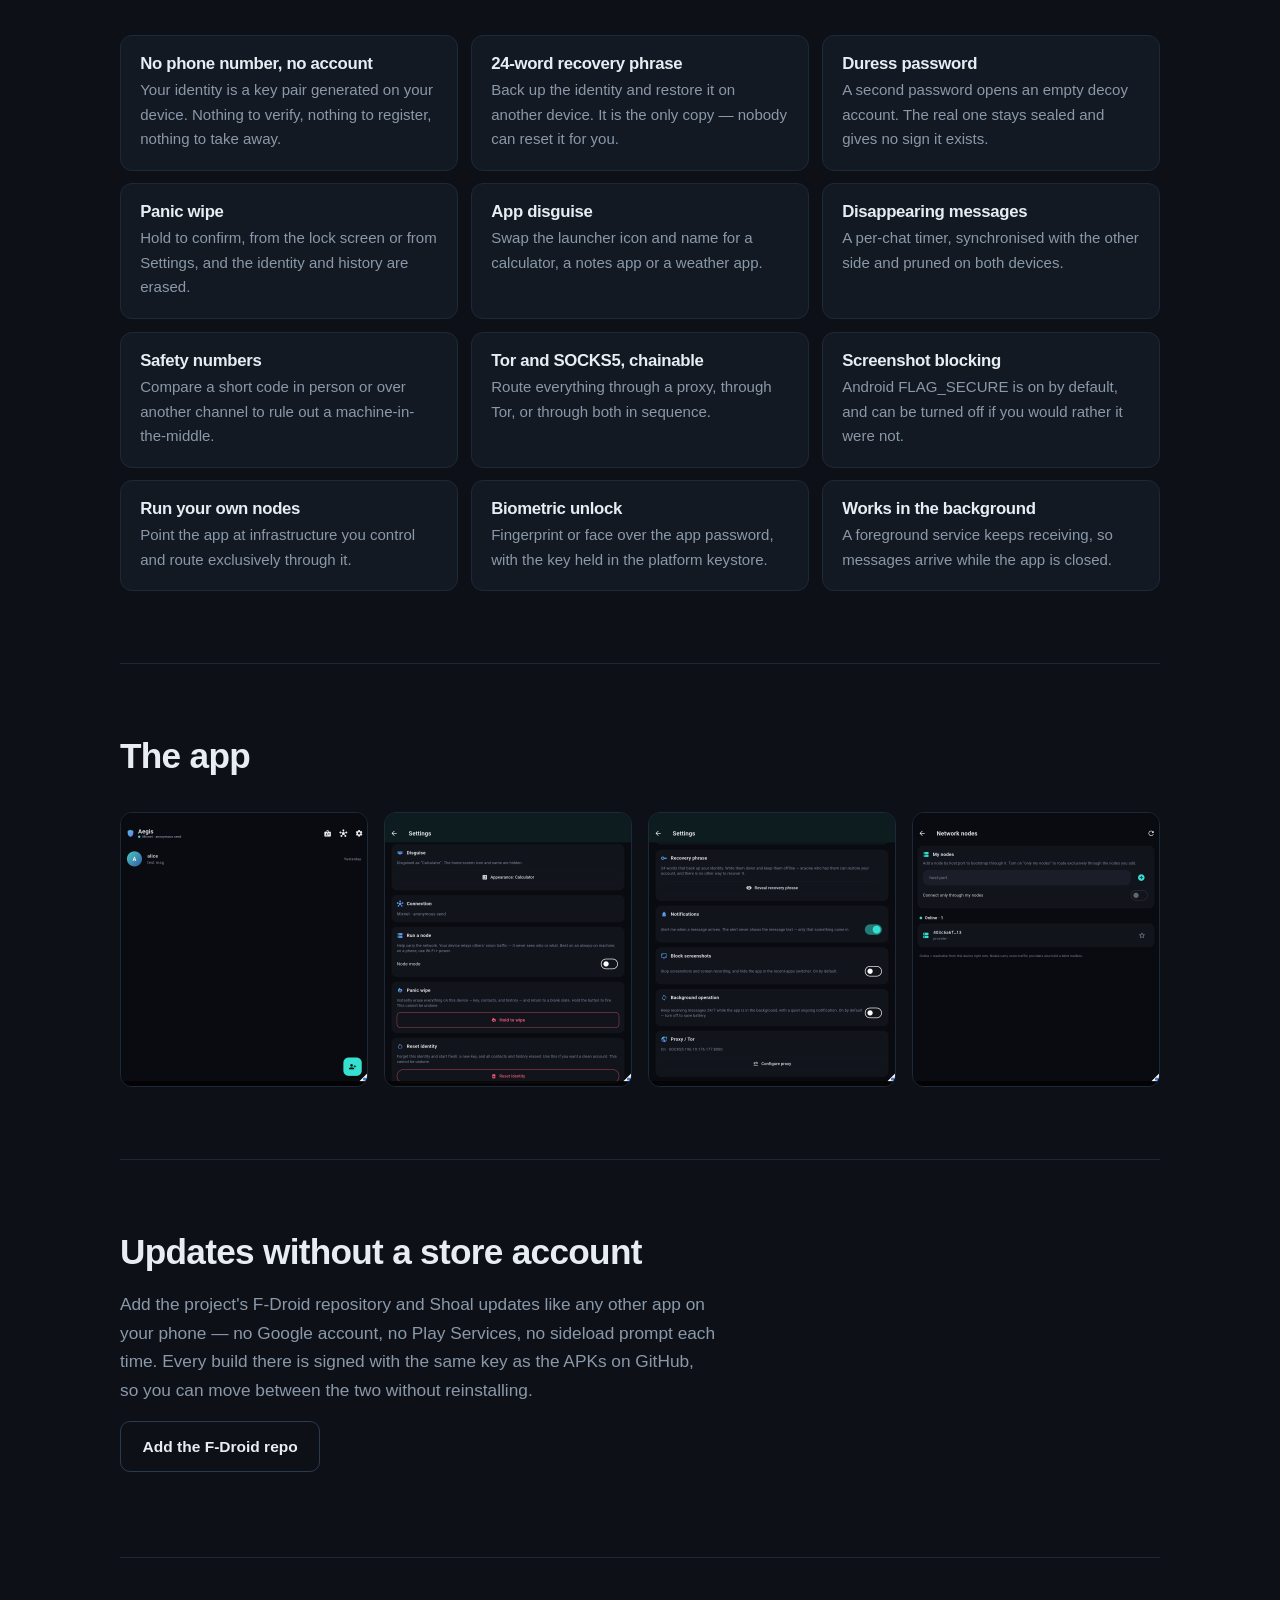
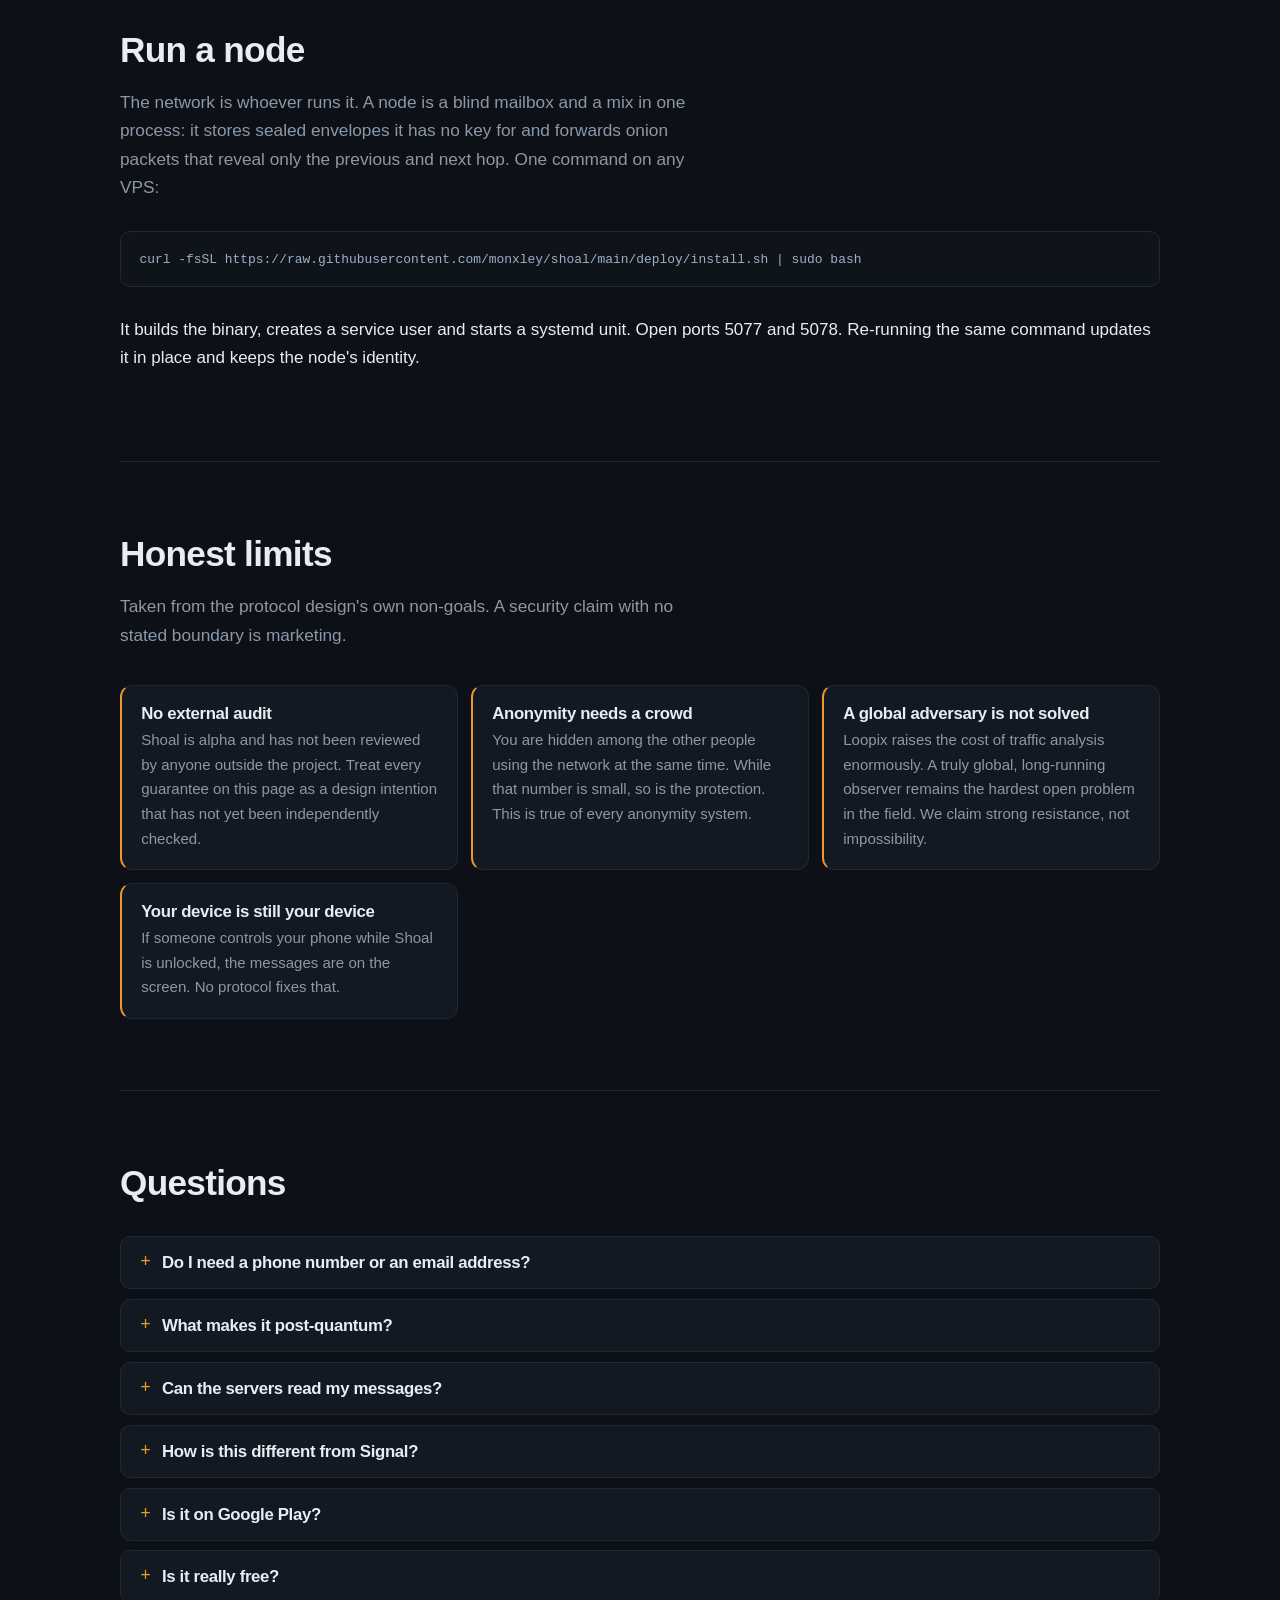
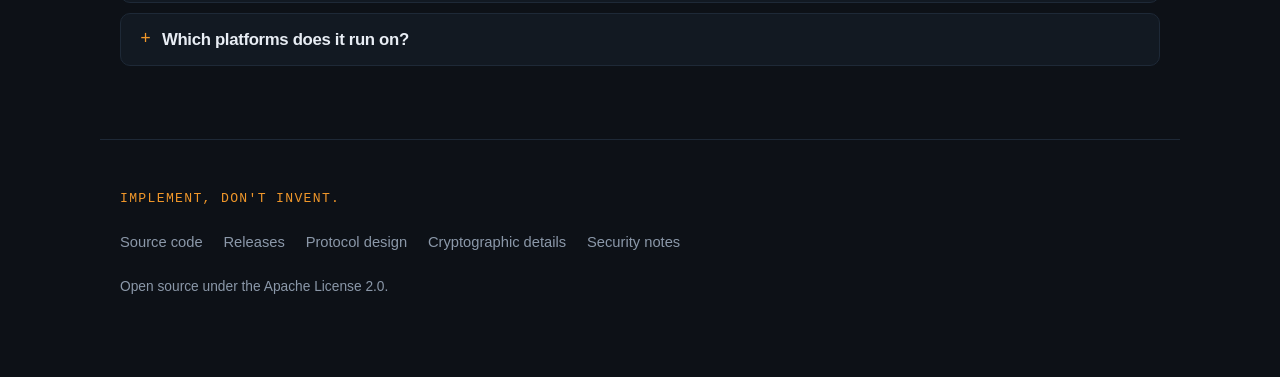
==== commit 92747363: "Light the site's scale field too The same two things the app got: a diagonal band of light sweeping " ====
--- a/docs/index.html
+++ b/docs/index.html
@@ -51,6 +51,7 @@
 <main id="main">
 
 <section class="hero">
+ <div class="flares" aria-hidden="true"><i></i><i></i><i></i><i></i></div>
  <div class="hero-text">
   <p class="kicker">Built on Ciphra · Post-quantum · Anonymous · Zero dependencies</p>
   <h1>Can&#x27;t intercept.<br>Can&#x27;t read.<br>
--- a/docs/assets/site.css
+++ b/docs/assets/site.css
@@ -310,14 +310,112 @@
   position: absolute;
   inset: -1.5rem -50vw 0;
   background: url("scales.png") repeat;
-  background-size: 140px auto;
-  opacity: .05;
+  background-size: 116px auto;
+  /* The layer runs 50vw past each side so the texture reaches the window edge,
+   * but the lattice is anchored to the hero's own left edge -- otherwise every
+   * cell sits at a viewport-dependent offset and the flares below, which are
+   * placed on that lattice, would never line up with a scale. */
+  background-position: 50vw 0;
+  /* 5% was honest texture on a calibrated desktop panel and simply invisible
+   * on a phone in daylight, which is where most of this page is read. The
+   * ground is near-black, so even at 13% the shapes stay behind the type. */
+  opacity: .13;
   z-index: -1;
   pointer-events: none;
-  -webkit-mask-image: linear-gradient(180deg, #000, transparent 88%);
-          mask-image: linear-gradient(180deg, #000, transparent 88%);
+  -webkit-mask-image: linear-gradient(180deg, #000 10%, transparent 92%);
+          mask-image: linear-gradient(180deg, #000 10%, transparent 92%);
 }
 @media (prefers-contrast: more) { .hero::before { display: none; } }
+
+/* The sweep: the same tile, brighter, revealed through a diagonal band that
+ * travels across it. Two masks -- the downward fade the resting layer has, and
+ * the moving band -- combined with mask-composite, so the sweep cannot light up
+ * the part of the field that is supposed to have faded out. */
+.hero::after {
+  content: "";
+  position: absolute;
+  inset: -1.5rem -50vw 0;
+  background: url("scales.png") repeat;
+  background-size: 116px auto;
+  background-position: 50vw 0;
+  opacity: .16;
+  z-index: -1;
+  pointer-events: none;
+  -webkit-mask-image:
+    linear-gradient(180deg, #000 10%, transparent 92%),
+    linear-gradient(115deg, transparent 38%, #000 50%, transparent 62%);
+          mask-image:
+    linear-gradient(180deg, #000 10%, transparent 92%),
+    linear-gradient(115deg, transparent 38%, #000 50%, transparent 62%);
+  -webkit-mask-size: 100% 100%, 300% 300%;
+          mask-size: 100% 100%, 300% 300%;
+  -webkit-mask-repeat: no-repeat;
+          mask-repeat: no-repeat;
+  -webkit-mask-composite: source-in;
+          mask-composite: intersect;
+  animation: scale-sweep 9s linear infinite;
+}
+
+@keyframes scale-sweep {
+  from { -webkit-mask-position: 0 0, 100% 0;    mask-position: 0 0, 100% 0; }
+  to   { -webkit-mask-position: 0 0, -100% 100%; mask-position: 0 0, -100% 100%; }
+}
+
+/* One scale lighting amber, the same "one fish that is not the school" the mark
+ * is built on. Positions are real lattice cells, measured from the hero's left
+ * edge in whole tiles: a 116px tile is 97.15px wide and 43.5px tall at the fish,
+ * centred at (i+0.5, j+0.25) of a tile on one row and (i, j+0.75) on the other.
+ *
+ * Fixed positions and staggered delays rather than anything random, because the
+ * page carries no JavaScript and this is not worth changing that for. */
+.hero .flares {
+  position: absolute;
+  inset: -1.5rem 0 0;          /* same origin as the lattice above */
+  z-index: -1;
+  pointer-events: none;
+  overflow: hidden;
+}
+.hero .flares i {
+  position: absolute;
+  width: 97.15px;
+  height: 43.5px;
+  background: var(--accent);
+  /* The asset is white, so the colour comes from the token, not the PNG. */
+  -webkit-mask: url("scale-cell.png") center / contain no-repeat;
+          mask: url("scale-cell.png") center / contain no-repeat;
+  opacity: 0;
+  /* drop-shadow follows the mask's alpha, so the bloom takes the fish's shape
+   * rather than its bounding box. */
+  filter: drop-shadow(0 0 18px rgba(240, 151, 42, .55));
+  animation: cell-flare 22s ease-in-out infinite;
+}
+/* Row A cells are at left = i*116 + 9.4, top = j*97.15 + 2.5;
+ * row B cells are at left = i*116 - 48.6, top = j*97.15 + 51.1.
+ * The lattice is a half-drop, so a cell's x and y must come from the SAME row
+ * -- mixing them puts the flare exactly between two scales, which is the one
+ * placement that looks like a mistake rather than a highlight. */
+.hero .flares i:nth-child(1) { left: 183.4px; top: 148.3px; animation-delay: 5.5s; }  /* B i2 j1 */
+.hero .flares i:nth-child(2) { left: 705.4px; top: 99.7px;  animation-delay: 0s; }    /* A i6 j1 */
+.hero .flares i:nth-child(3) { left: 67.4px;  top: 342.6px; animation-delay: 11s; }   /* B i1 j3 */
+.hero .flares i:nth-child(4) { left: 937.4px; top: 294.0px; animation-delay: 16.5s; } /* A i8 j3 */
+
+/* Narrow screens: the hero is only a few tiles wide, so the two on the right
+ * would be clipped away and only half the flares would ever be seen. */
+@media (max-width: 820px) {
+  .hero .flares i:nth-child(2) { left: 299.4px; top: 245.5px; }  /* B i3 j2 */
+  .hero .flares i:nth-child(4) { left: 125.4px; top: 196.8px; }  /* A i1 j2 */
+}
+
+@keyframes cell-flare {
+  0%, 100% { opacity: 0; }
+  3%       { opacity: .9; }
+  8%       { opacity: .82; }   /* a short plateau, so it reads as lit, not blinked */
+  15%      { opacity: 0; }
+}
+
+@media (prefers-contrast: more) {
+  .hero::after, .hero .flares { display: none; }
+}
 
 @media (min-width: 980px) {
   .hero {
@@ -454,6 +552,10 @@
 
 @media (prefers-reduced-motion: reduce) {
   .onion, .ring, .core { animation: none !important; }
+  /* The sweep and the flares are decoration with no state behind them, so
+     under reduced motion they simply stop -- the resting field stays. */
+  .hero::after { animation: none; opacity: 0; }
+  .hero .flares { display: none; }
   .onion { transform: rotateX(58deg); }
   .layer, .grid li, details, .btn { transition: none; }
   @supports (animation-timeline: view()) {
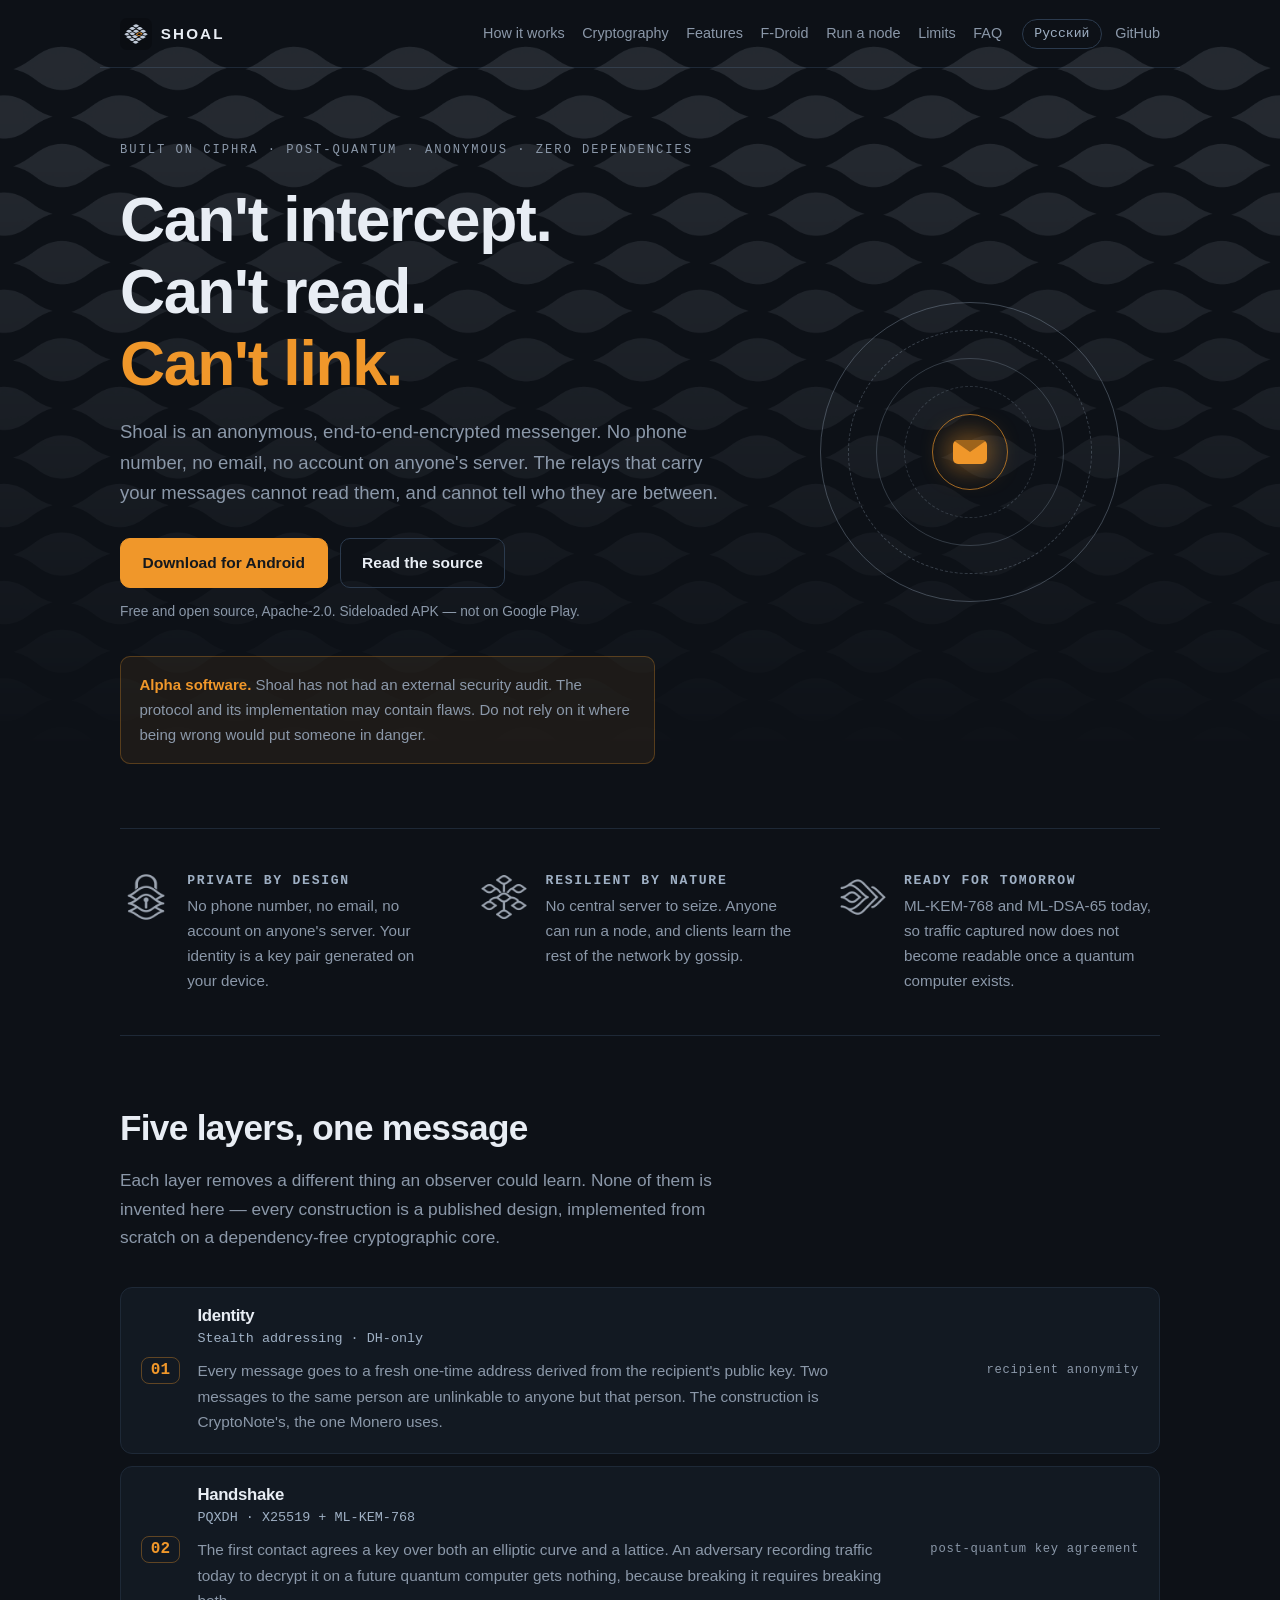
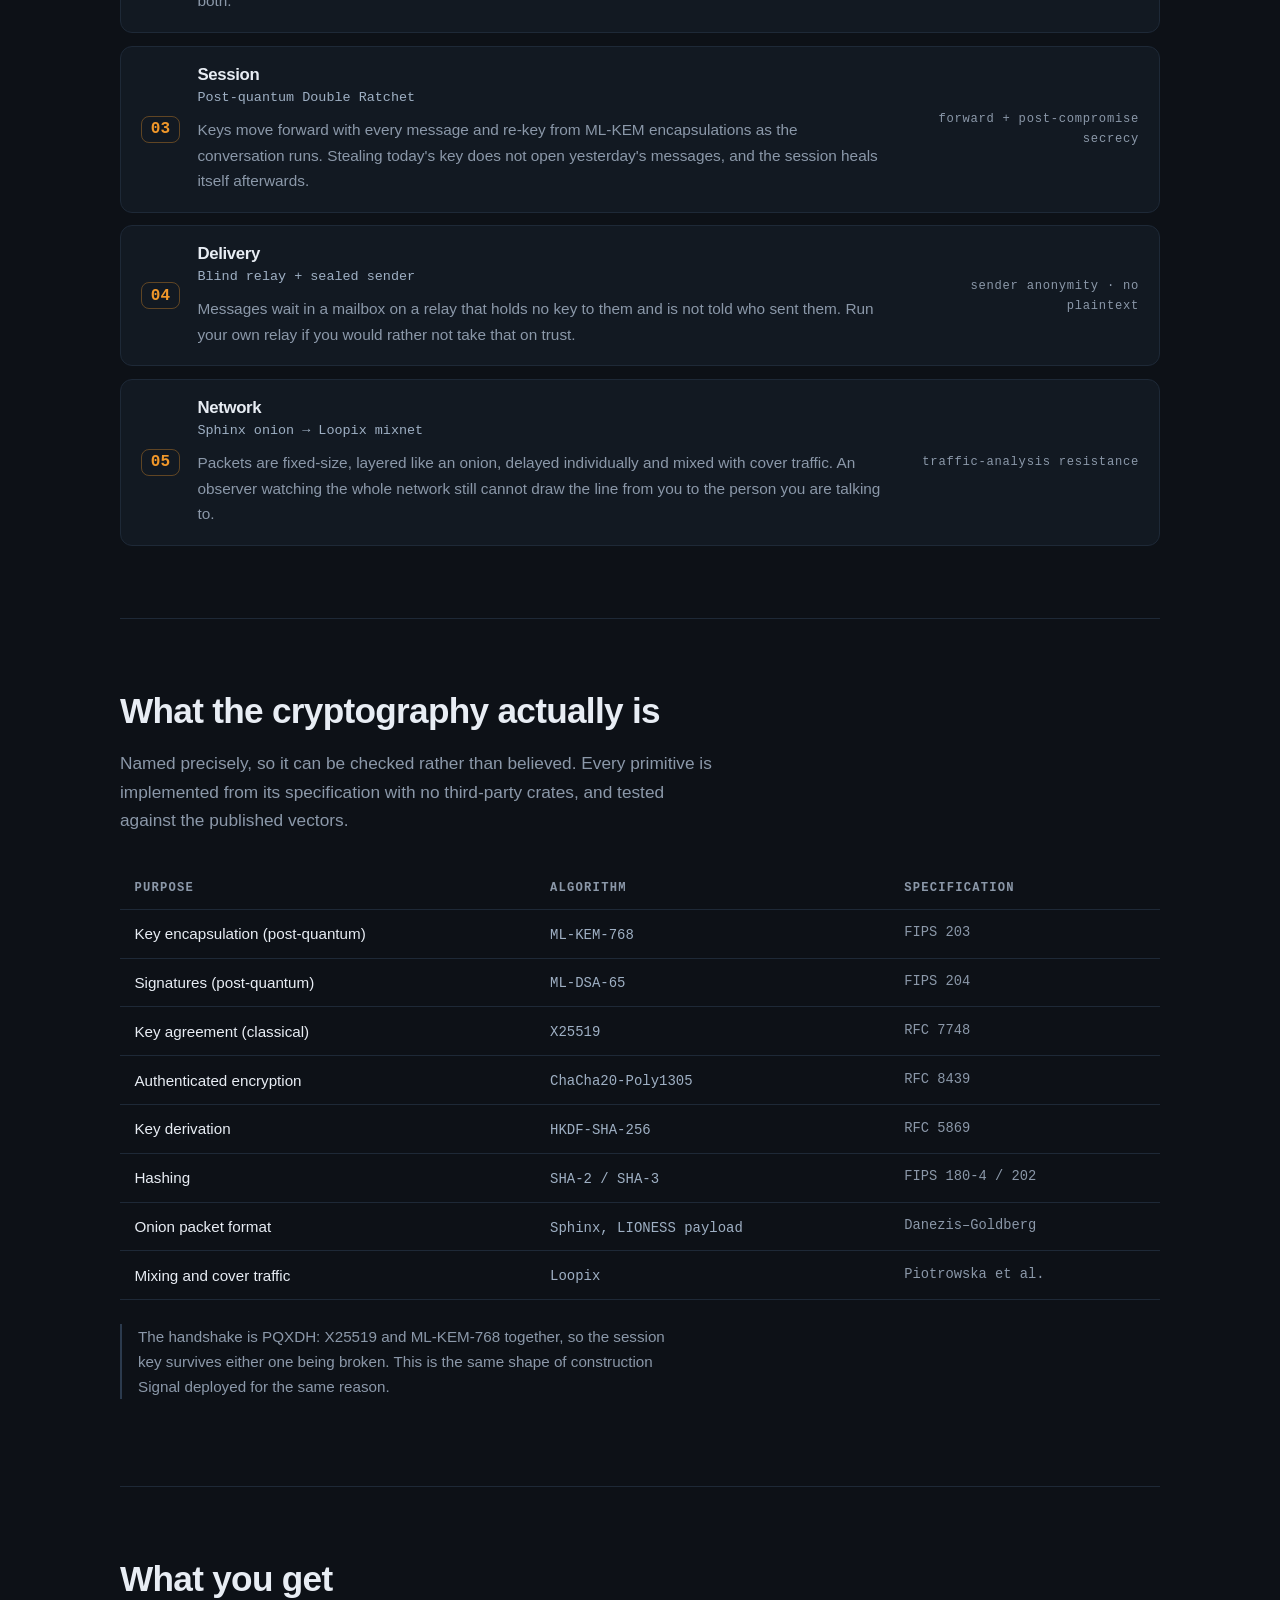
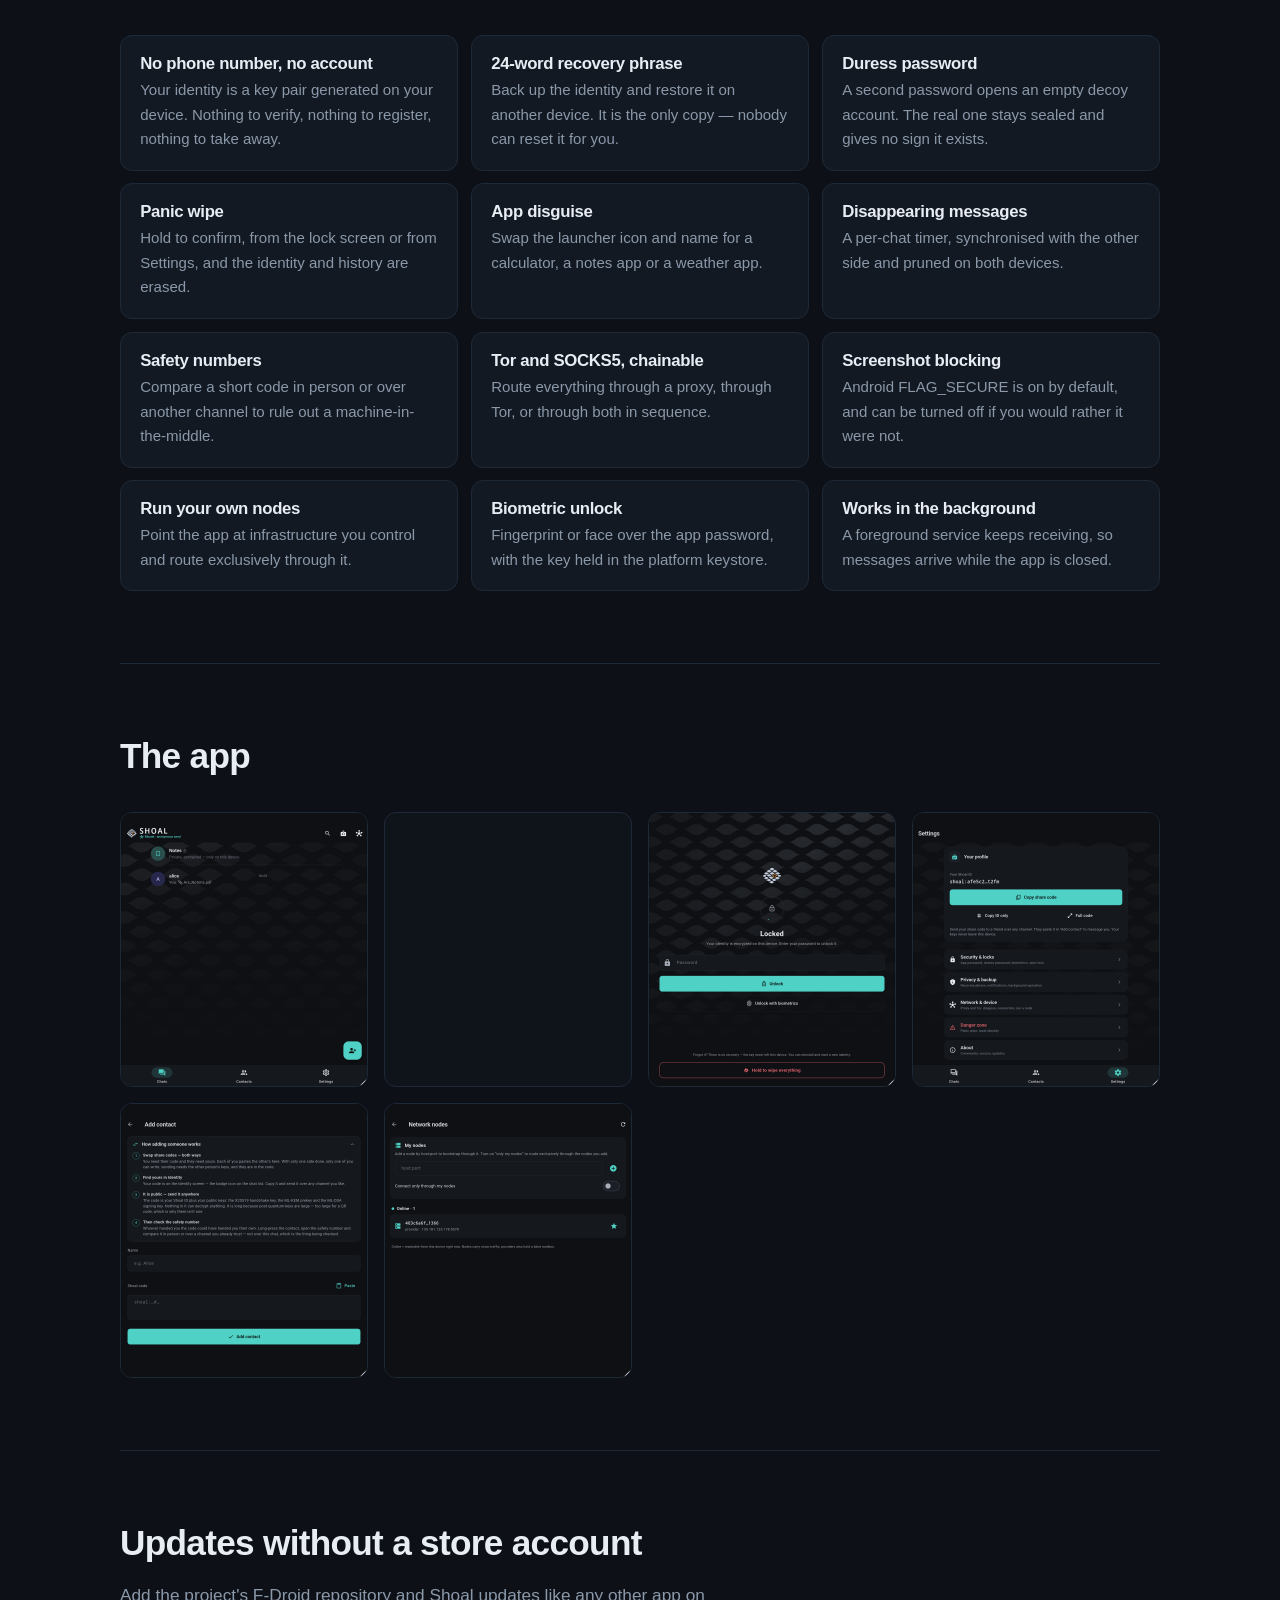
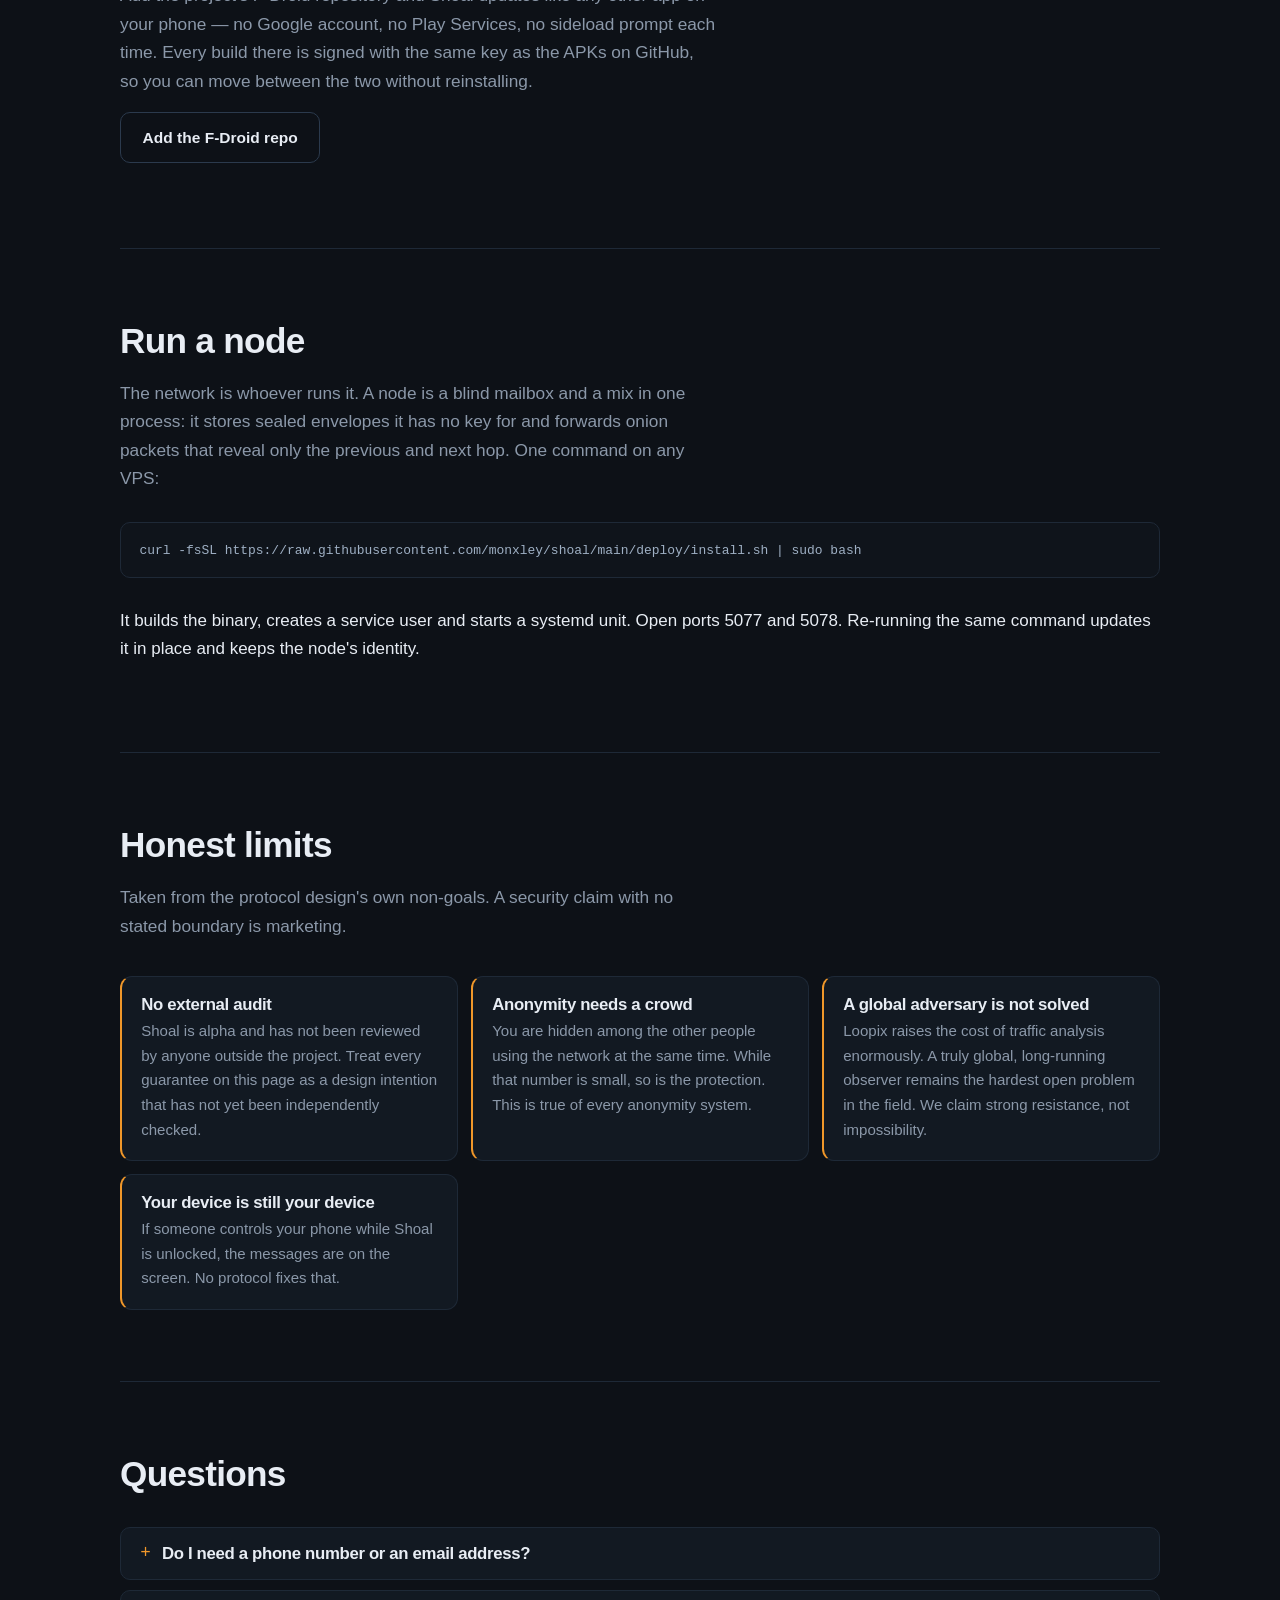
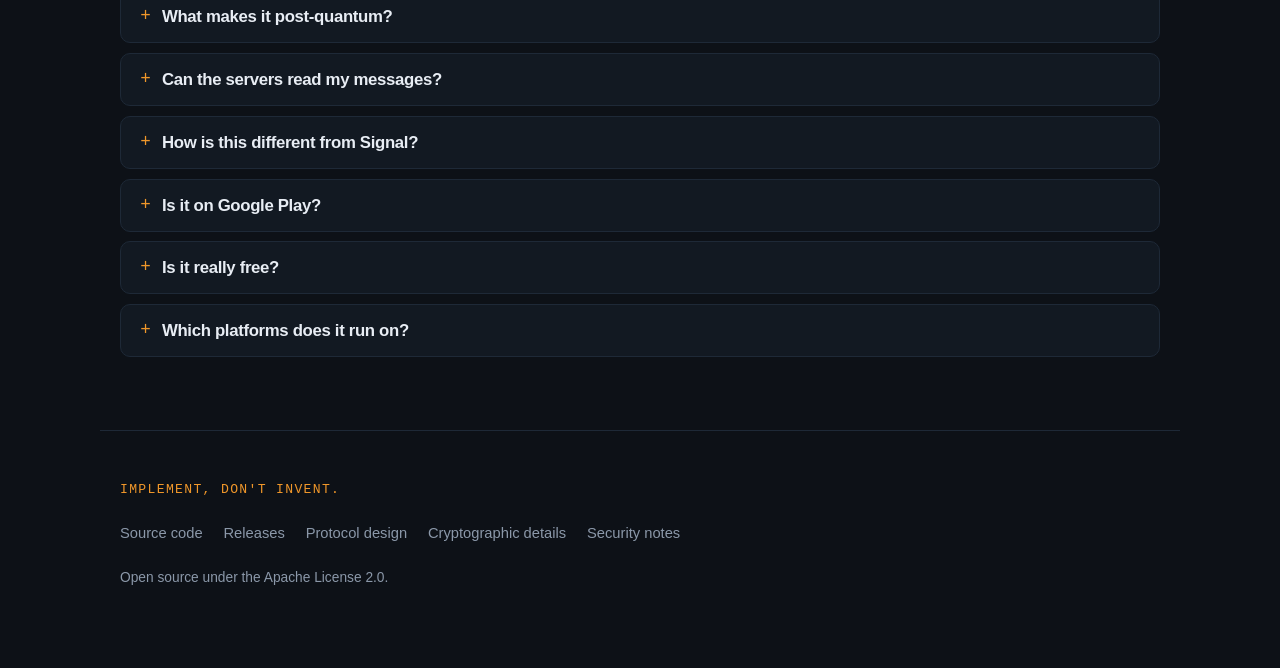
==== commit 93e0078b: "Refresh the screenshots, and fix the flare colour they exposed Six new shots of the app as it actual" ====
--- a/docs/index.html
+++ b/docs/index.html
@@ -106,7 +106,7 @@
 
 <section id="shots">
   <h2>The app</h2>
-  <div class="shots"><figure><img src="screenshots/chats.jpg" alt="The Shoal conversation list on Android" width="1968" height="2184" loading="lazy" decoding="async"></figure><figure><img src="screenshots/settings-security.jpg" alt="Shoal security settings: app lock, duress password, panic wipe" width="1968" height="2184" loading="lazy" decoding="async"></figure><figure><img src="screenshots/settings-privacy.jpg" alt="Shoal privacy settings: Tor and SOCKS5 proxy chain, screenshot blocking" width="1968" height="2184" loading="lazy" decoding="async"></figure><figure><img src="screenshots/nodes.jpg" alt="The Shoal network view, listing discovered mix nodes" width="1968" height="2184" loading="lazy" decoding="async"></figure></div>
+  <div class="shots"><figure><img src="screenshots/chats.jpg" alt="The Shoal conversation list on Android" width="1968" height="2184" loading="lazy" decoding="async"></figure><figure><img src="screenshots/contacts.jpg" alt="The Shoal contact list, each entry showing its Shoal ID" width="1968" height="2184" loading="lazy" decoding="async"></figure><figure><img src="screenshots/lock.jpg" alt="The Shoal lock screen: password, biometrics, hold to wipe" width="1968" height="2184" loading="lazy" decoding="async"></figure><figure><img src="screenshots/settings.jpg" alt="Shoal settings: share code, security, privacy, network" width="1968" height="2184" loading="lazy" decoding="async"></figure><figure><img src="screenshots/add-contact.jpg" alt="Adding a Shoal contact by pasting their share code" width="1968" height="2184" loading="lazy" decoding="async"></figure><figure><img src="screenshots/nodes.jpg" alt="The Shoal network view, listing discovered mix nodes" width="1968" height="2184" loading="lazy" decoding="async"></figure></div>
 </section>
 
 <section id="fdroid">
